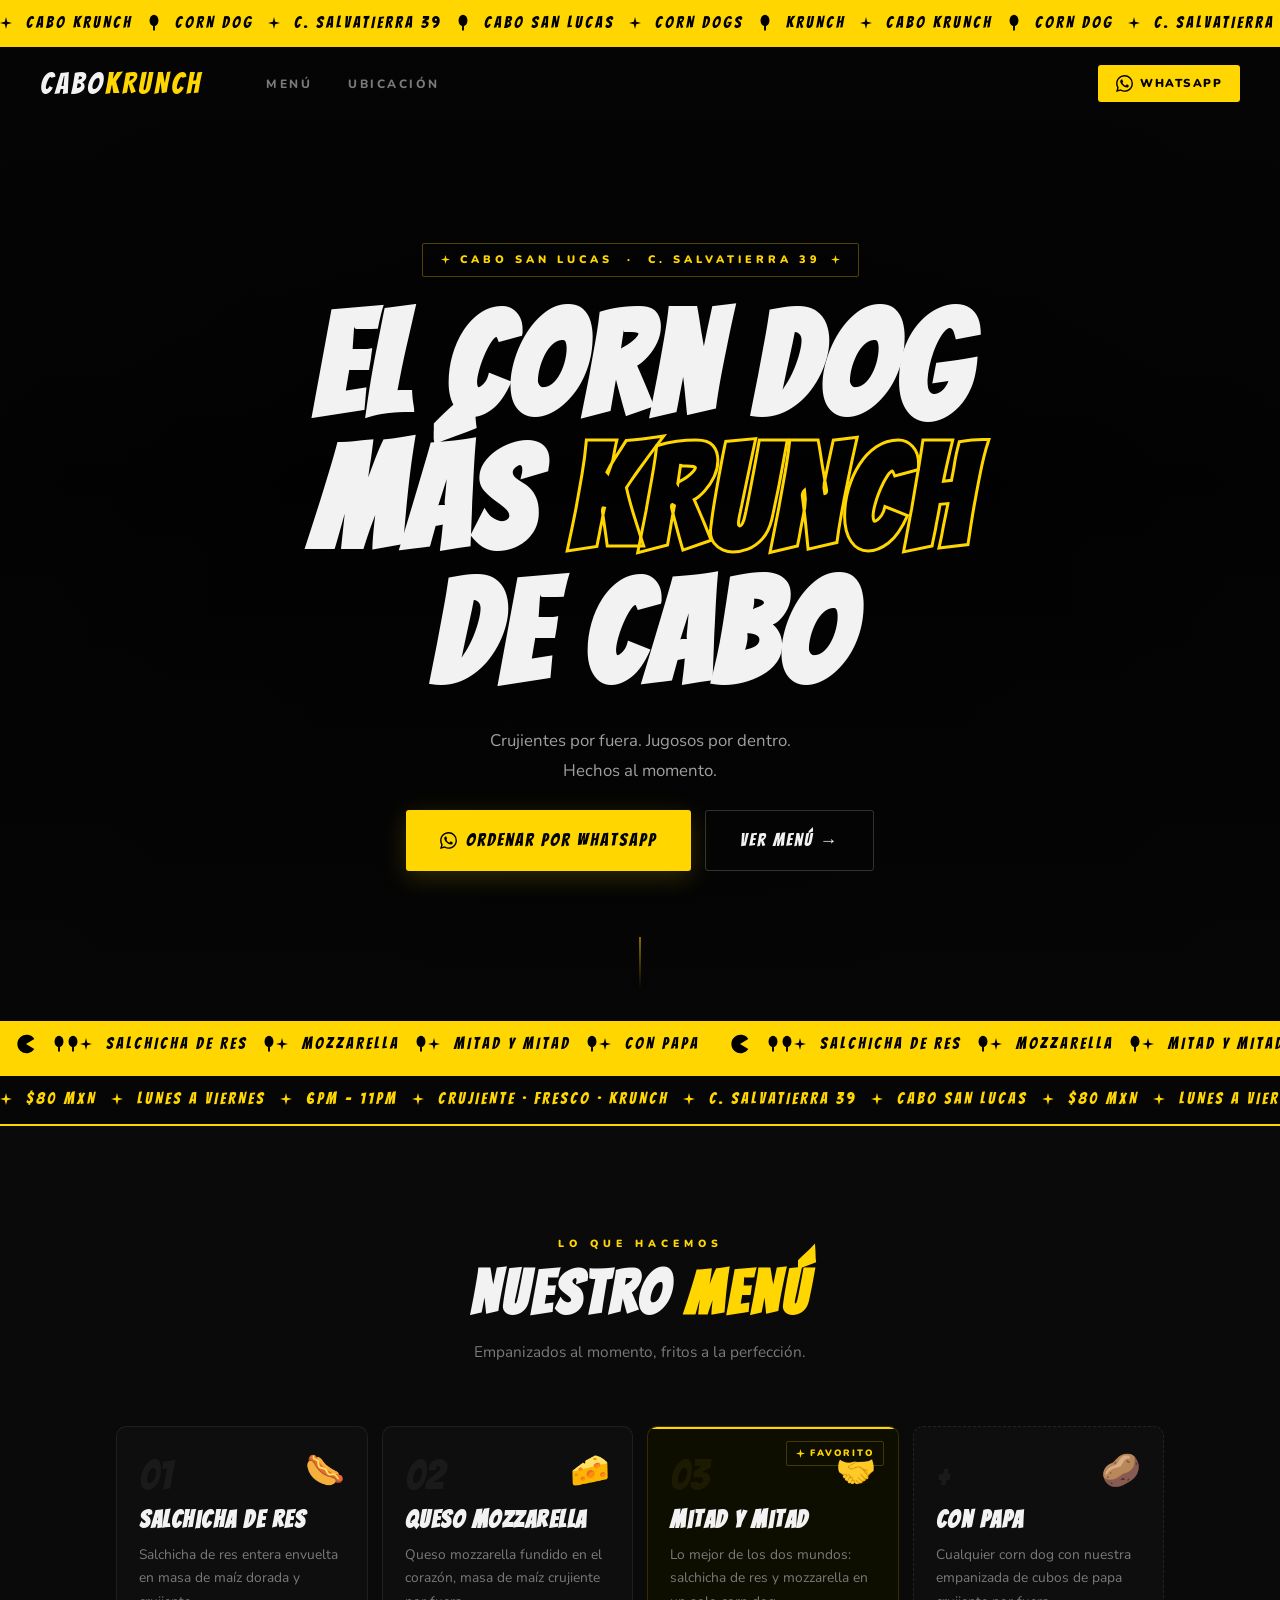
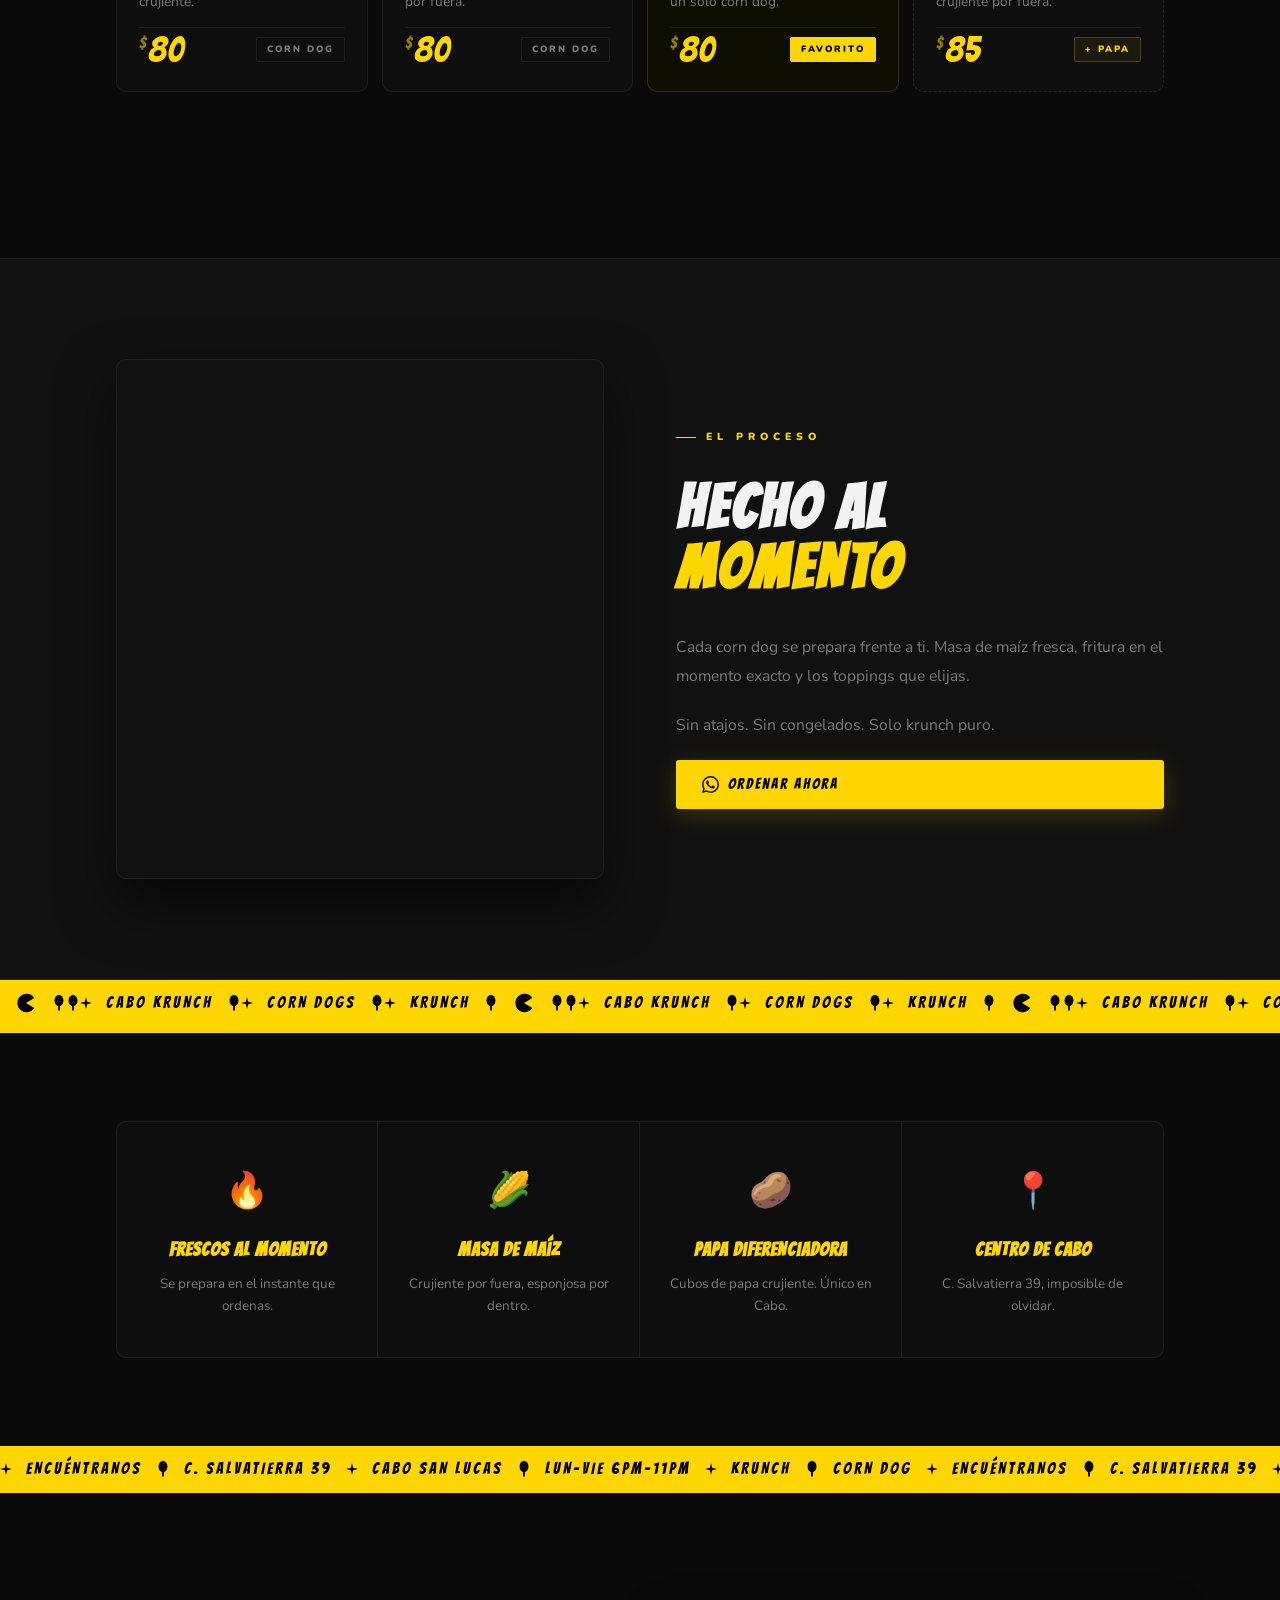
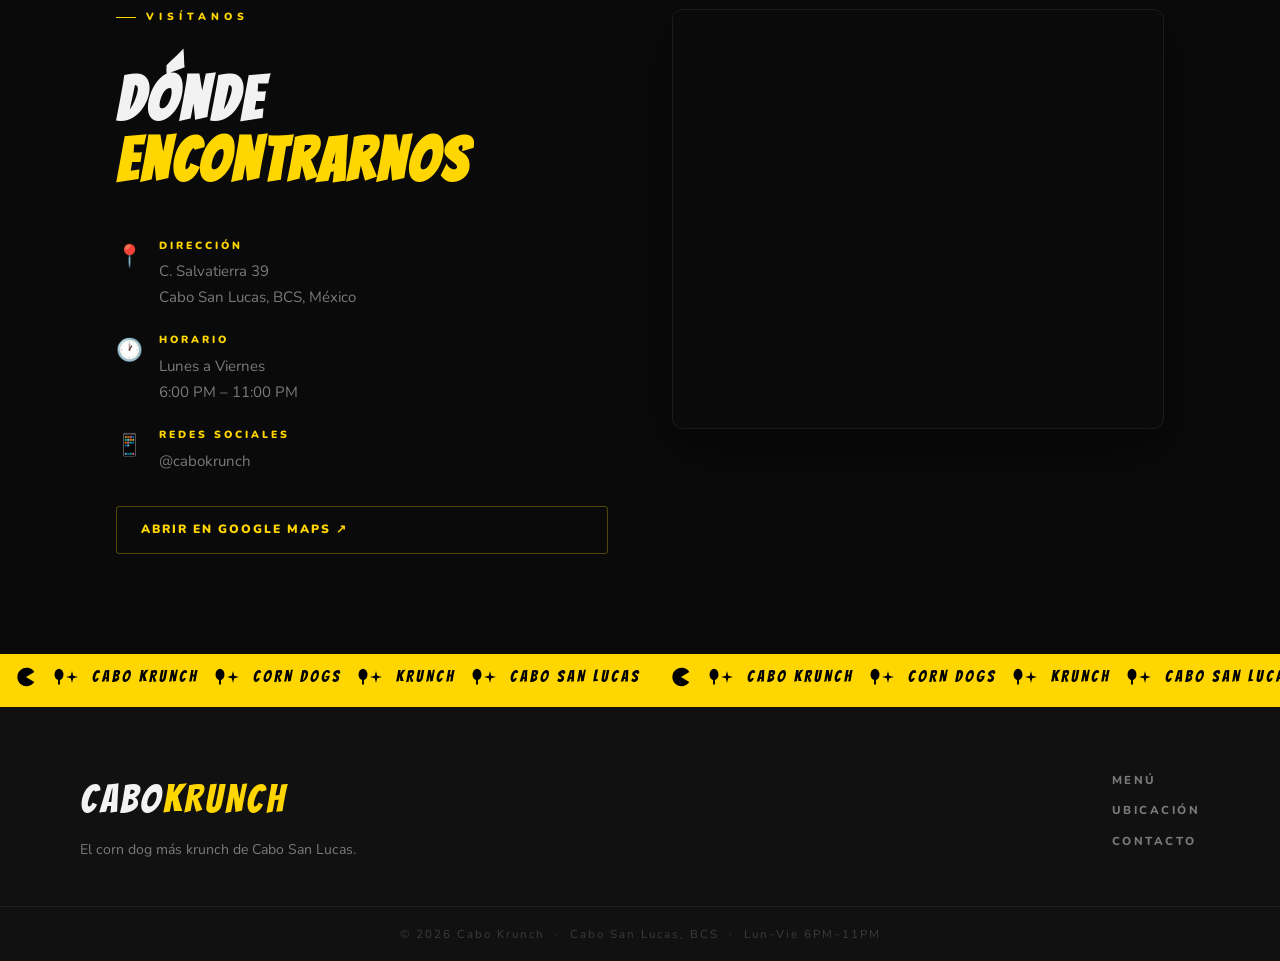
==== index.html @ 37450e1b "Initial commit — Cabo Krunch web presence - index.html: sitio principal con hero video, ribbons anim" ====
<!DOCTYPE html>
<html lang="es">
<head>
  <meta charset="UTF-8" />
  <meta name="viewport" content="width=device-width, initial-scale=1.0" />
  <title>Cabo Krunch — Corn Dogs · Cabo San Lucas</title>
  <meta name="description" content="Los mejores corn dogs de Cabo San Lucas. Salchicha de res, mozzarella, mitad y mitad. C. Salvatierra 39 · Lun–Vie 6–11PM." />
  <link rel="stylesheet" href="styles.css" />
  <link rel="preconnect" href="https://fonts.googleapis.com" />
  <link rel="preconnect" href="https://fonts.gstatic.com" crossorigin />
  <link href="https://fonts.googleapis.com/css2?family=Bangers&family=Nunito:wght@400;700;800;900&display=swap" rel="stylesheet" />
</head>
<body>

  <!-- SVG SYMBOLS -->
  <svg style="display:none" xmlns="http://www.w3.org/2000/svg">
    <defs>
      <symbol id="s-star" viewBox="0 0 16 16">
        <path d="M8 0 9.6 6.4 16 8 9.6 9.6 8 16 6.4 9.6 0 8 6.4 6.4Z"/>
      </symbol>
      <symbol id="s-dog" viewBox="0 0 22 28">
        <ellipse cx="11" cy="10" rx="7" ry="9"/>
        <rect x="9.5" y="18" width="3" height="8" rx="1.5"/>
      </symbol>
      <symbol id="s-wa" viewBox="0 0 24 24">
        <path d="M17.472 14.382c-.297-.149-1.758-.867-2.03-.967-.273-.099-.471-.148-.67.15-.197.297-.767.966-.94 1.164-.173.199-.347.223-.644.075-.297-.15-1.255-.463-2.39-1.475-.883-.788-1.48-1.761-1.653-2.059-.173-.297-.018-.458.13-.606.134-.133.298-.347.446-.52.149-.174.198-.298.298-.497.099-.198.05-.371-.025-.52-.075-.149-.669-1.612-.916-2.207-.242-.579-.487-.5-.669-.51-.173-.008-.371-.01-.57-.01-.198 0-.52.074-.792.372-.272.297-1.04 1.016-1.04 2.479 0 1.462 1.065 2.875 1.213 3.074.149.198 2.096 3.2 5.077 4.487.709.306 1.262.489 1.694.625.712.227 1.36.195 1.871.118.571-.085 1.758-.719 2.006-1.413.248-.694.248-1.289.173-1.413-.074-.124-.272-.198-.57-.347m-5.421 7.403h-.004a9.87 9.87 0 01-5.031-1.378l-.361-.214-3.741.982.998-3.648-.235-.374a9.86 9.86 0 01-1.51-5.26c.001-5.45 4.436-9.884 9.888-9.884 2.64 0 5.122 1.03 6.988 2.898a9.825 9.825 0 012.893 6.994c-.003 5.45-4.437 9.884-9.885 9.884m8.413-18.297A11.815 11.815 0 0012.05 0C5.495 0 .16 5.335.157 11.892c0 2.096.547 4.142 1.588 5.945L.057 24l6.305-1.654a11.882 11.882 0 005.683 1.448h.005c6.554 0 11.89-5.335 11.893-11.893a11.821 11.821 0 00-3.48-8.413Z"/>
      </symbol>
    </defs>
  </svg>

  <!-- RIBBON TOP -->
  <div class="ribbon-wrap yw" aria-hidden="true">
    <div class="ribbon" data-speed="26">
      <svg class="ri star"><use href="#s-star"/></svg><span>CABO KRUNCH</span>
      <svg class="ri dog"><use href="#s-dog"/></svg><span>CORN DOG</span>
      <svg class="ri star"><use href="#s-star"/></svg><span>C. SALVATIERRA 39</span>
      <svg class="ri dog"><use href="#s-dog"/></svg><span>CABO SAN LUCAS</span>
      <svg class="ri star"><use href="#s-star"/></svg><span>CORN DOGS</span>
      <svg class="ri dog"><use href="#s-dog"/></svg><span>KRUNCH</span>
    </div>
  </div>

  <!-- NAVBAR -->
  <nav class="navbar" id="navbar">
    <a href="#" class="logo-link">
      <span class="logo-text">CABO<em>KRUNCH</em></span>
    </a>
    <ul class="nav-links">
      <li><a href="#menu">Menú</a></li>
      <li><a href="#ubicacion">Ubicación</a></li>
    </ul>
    <!-- ⚠️ Reemplaza # con tu número: https://wa.me/52XXXXXXXXXX -->
    <a href="#" class="nav-wa" target="_blank" rel="noopener">
      <svg class="wa-ico"><use href="#s-wa"/></svg>
      WhatsApp
    </a>
  </nav>

  <!-- HERO -->
  <header class="hero">
    <video class="hero-video" autoplay muted loop playsinline>
      <source src="piramideDeBanderillas.mp4" type="video/mp4">
    </video>
    <div class="hero-overlay"></div>

    <div class="hero-content">
      <p class="hero-badge">
        <svg class="ri star sm y"><use href="#s-star"/></svg>
        Cabo San Lucas &nbsp;·&nbsp; C. Salvatierra 39
        <svg class="ri star sm y"><use href="#s-star"/></svg>
      </p>

      <h1 class="hero-title">
        <span>EL CORN DOG</span>
        <span>MÁS <em class="stroke">KRUNCH</em></span>
        <span>DE CABO</span>
      </h1>

      <p class="hero-sub">Crujientes por fuera. Jugosos por dentro.<br/>Hechos al momento.</p>

      <div class="hero-ctas">
        <!-- ⚠️ Actualiza el enlace de WhatsApp -->
        <a href="#" class="btn-primary" target="_blank" rel="noopener">
          <svg class="wa-ico"><use href="#s-wa"/></svg>
          Ordenar por WhatsApp
        </a>
        <a href="#menu" class="btn-secondary">Ver Menú →</a>
      </div>
    </div>

    <div class="hero-indicator" aria-hidden="true"></div>
  </header>

  <!-- RIBBON DOBLE -->
  <div class="ribbon-double" aria-hidden="true">
    <div class="ribbon-wrap yw">
      <div class="ribbon" data-speed="13">
        <span class="pac-wrap">
          <svg class="r-pac" viewBox="0 0 26 26" fill="currentColor">
            <path class="pac-body" d="M13,13 L22,7.5 A10,10,0,1,0,22,18.5 Z"/>
            <circle cx="10" cy="7" r="1.8" fill="#000"/>
          </svg>
        </span>
        <svg class="ri dog chase"><use href="#s-dog"/></svg>
        <svg class="ri dog chase"><use href="#s-dog"/></svg>
        <svg class="ri star"><use href="#s-star"/></svg><span>SALCHICHA DE RES</span>
        <svg class="ri dog chase"><use href="#s-dog"/></svg>
        <svg class="ri star"><use href="#s-star"/></svg><span>MOZZARELLA</span>
        <svg class="ri dog chase"><use href="#s-dog"/></svg>
        <svg class="ri star"><use href="#s-star"/></svg><span>MITAD Y MITAD</span>
        <svg class="ri dog chase"><use href="#s-dog"/></svg>
        <svg class="ri star"><use href="#s-star"/></svg><span>CON PAPA</span>
      </div>
    </div>
    <div class="ribbon-wrap dk">
      <div class="ribbon" data-speed="19">
        <svg class="ri star y"><use href="#s-star"/></svg><span>$80 MXN</span>
        <svg class="ri star y"><use href="#s-star"/></svg><span>LUNES A VIERNES</span>
        <svg class="ri star y"><use href="#s-star"/></svg><span>6PM – 11PM</span>
        <svg class="ri star y"><use href="#s-star"/></svg><span>CRUJIENTE · FRESCO · KRUNCH</span>
        <svg class="ri star y"><use href="#s-star"/></svg><span>C. SALVATIERRA 39</span>
        <svg class="ri star y"><use href="#s-star"/></svg><span>CABO SAN LUCAS</span>
      </div>
    </div>
  </div>

  <!-- MENÚ -->
  <section id="menu" class="section-menu">
    <div class="container">

      <header class="sec-head" data-reveal>
        <p class="sec-label">Lo que hacemos</p>
        <h2 class="sec-title">NUESTRO <span class="acc">MENÚ</span></h2>
        <p class="sec-sub">Empanizados al momento, fritos a la perfección.</p>
      </header>

      <div class="menu-grid">

        <article class="card" data-reveal data-delay="0">
          <div class="card-top">
            <span class="card-num">01</span>
            <span class="card-ico">🌭</span>
          </div>
          <h3 class="card-title">Salchicha de Res</h3>
          <p class="card-desc">Salchicha de res entera envuelta en masa de maíz dorada y crujiente.</p>
          <footer class="card-foot">
            <span class="price"><sup>$</sup>80</span>
            <span class="chip">CORN DOG</span>
          </footer>
        </article>

        <article class="card" data-reveal data-delay="1">
          <div class="card-top">
            <span class="card-num">02</span>
            <span class="card-ico">🧀</span>
          </div>
          <h3 class="card-title">Queso Mozzarella</h3>
          <p class="card-desc">Queso mozzarella fundido en el corazón, masa de maíz crujiente por fuera.</p>
          <footer class="card-foot">
            <span class="price"><sup>$</sup>80</span>
            <span class="chip">CORN DOG</span>
          </footer>
        </article>

        <article class="card card--featured" data-reveal data-delay="2">
          <div class="feat-badge">
            <svg class="ri star sm y"><use href="#s-star"/></svg> FAVORITO
          </div>
          <div class="card-top">
            <span class="card-num">03</span>
            <span class="card-ico">🤝</span>
          </div>
          <h3 class="card-title">Mitad y Mitad</h3>
          <p class="card-desc">Lo mejor de los dos mundos: salchicha de res y mozzarella en un solo corn dog.</p>
          <footer class="card-foot">
            <span class="price"><sup>$</sup>80</span>
            <span class="chip chip--y">FAVORITO</span>
          </footer>
        </article>

        <article class="card card--potato" data-reveal data-delay="3">
          <div class="card-top">
            <span class="card-num">+</span>
            <span class="card-ico">🥔</span>
          </div>
          <h3 class="card-title">Con Papa</h3>
          <p class="card-desc">Cualquier corn dog con nuestra empanizada de cubos de papa crujiente por fuera.</p>
          <footer class="card-foot">
            <span class="price"><sup>$</sup>85</span>
            <span class="chip chip--g">+ PAPA</span>
          </footer>
        </article>

      </div>

      <p class="menu-note" data-reveal>
        <svg class="ri star sm y"><use href="#s-star"/></svg>
        Pregunta por nuestros toppings y salsas disponibles
        <svg class="ri star sm y"><use href="#s-star"/></svg>
      </p>

    </div>
  </section>

  <!-- VIDEO SECCIÓN -->
  <section class="section-video">
    <div class="container">
      <div class="vid-grid">

        <div class="vid-media" data-reveal>
          <video autoplay muted loop playsinline class="prep-vid">
            <source src="preparandoCornDogMustard.mp4" type="video/mp4">
          </video>
        </div>

        <div class="vid-copy" data-reveal data-delay="1">
          <p class="sec-label">El proceso</p>
          <h2 class="sec-title" style="text-align:left">
            HECHO AL<br/><span class="acc">MOMENTO</span>
          </h2>
          <p class="vid-text">Cada corn dog se prepara frente a ti. Masa de maíz fresca, fritura en el momento exacto y los toppings que elijas.</p>
          <p class="vid-text">Sin atajos. Sin congelados. Solo krunch puro.</p>
          <!-- ⚠️ Actualiza el enlace de WhatsApp -->
          <a href="#" class="btn-primary sm" target="_blank" rel="noopener">
            <svg class="wa-ico"><use href="#s-wa"/></svg>
            Ordenar ahora
          </a>
        </div>

      </div>
    </div>
  </section>

  <!-- RIBBON SEPARADOR -->
  <div class="ribbon-wrap yw" aria-hidden="true">
    <div class="ribbon" data-speed="21">
      <span class="pac-wrap">
        <svg class="r-pac" viewBox="0 0 26 26" fill="currentColor">
          <path class="pac-body" d="M13,13 L22,7.5 A10,10,0,1,0,22,18.5 Z"/>
          <circle cx="10" cy="7" r="1.8" fill="#000"/>
        </svg>
      </span>
      <svg class="ri dog chase"><use href="#s-dog"/></svg>
      <svg class="ri dog chase"><use href="#s-dog"/></svg>
      <svg class="ri star"><use href="#s-star"/></svg><span>CABO KRUNCH</span>
      <svg class="ri dog chase"><use href="#s-dog"/></svg>
      <svg class="ri star"><use href="#s-star"/></svg><span>CORN DOGS</span>
      <svg class="ri dog chase"><use href="#s-dog"/></svg>
      <svg class="ri star"><use href="#s-star"/></svg><span>KRUNCH</span>
      <svg class="ri dog chase"><use href="#s-dog"/></svg>
    </div>
  </div>

  <!-- FEATURES -->
  <section class="section-feats">
    <div class="container">
      <div class="feats-grid">
        <div class="feat" data-reveal data-delay="0">
          <div class="feat-ico">🔥</div>
          <h4>Frescos al Momento</h4>
          <p>Se prepara en el instante que ordenas.</p>
        </div>
        <div class="feat" data-reveal data-delay="1">
          <div class="feat-ico">🌽</div>
          <h4>Masa de Maíz</h4>
          <p>Crujiente por fuera, esponjosa por dentro.</p>
        </div>
        <div class="feat" data-reveal data-delay="2">
          <div class="feat-ico">🥔</div>
          <h4>Papa Diferenciadora</h4>
          <p>Cubos de papa crujiente. Único en Cabo.</p>
        </div>
        <div class="feat" data-reveal data-delay="3">
          <div class="feat-ico">📍</div>
          <h4>Centro de Cabo</h4>
          <p>C. Salvatierra 39, imposible de olvidar.</p>
        </div>
      </div>
    </div>
  </section>

  <!-- UBICACIÓN -->
  <section id="ubicacion" class="section-loc">

    <div class="ribbon-wrap yw" aria-hidden="true">
      <div class="ribbon" data-speed="17">
        <svg class="ri star"><use href="#s-star"/></svg><span>ENCUÉNTRANOS</span>
        <svg class="ri dog"><use href="#s-dog"/></svg><span>C. SALVATIERRA 39</span>
        <svg class="ri star"><use href="#s-star"/></svg><span>CABO SAN LUCAS</span>
        <svg class="ri dog"><use href="#s-dog"/></svg><span>LUN–VIE 6PM–11PM</span>
        <svg class="ri star"><use href="#s-star"/></svg><span>KRUNCH</span>
        <svg class="ri dog"><use href="#s-dog"/></svg><span>CORN DOG</span>
      </div>
    </div>

    <div class="container loc-container">
      <div class="loc-grid">

        <div class="loc-info" data-reveal>
          <p class="sec-label">Visítanos</p>
          <h2 class="sec-title" style="text-align:left">
            DÓNDE <span class="acc">ENCONTRARNOS</span>
          </h2>
          <ul class="loc-list">
            <li>
              <span class="loc-ico">📍</span>
              <div>
                <strong>Dirección</strong>
                <p>C. Salvatierra 39<br/>Cabo San Lucas, BCS, México</p>
              </div>
            </li>
            <li>
              <span class="loc-ico">🕐</span>
              <div>
                <strong>Horario</strong>
                <p>Lunes a Viernes<br/>6:00 PM – 11:00 PM</p>
              </div>
            </li>
            <li>
              <span class="loc-ico">📱</span>
              <div>
                <strong>Redes Sociales</strong>
                <p>@cabokrunch</p>
              </div>
            </li>
          </ul>
          <a href="https://maps.google.com/?q=Calle+Salvatierra+39,+Cabo+San+Lucas,+BCS" target="_blank" rel="noopener" class="btn-outline">
            Abrir en Google Maps ↗
          </a>
        </div>

        <div class="map-frame" data-reveal data-delay="1">
          <iframe
            title="Ubicación Cabo Krunch"
            src="https://maps.google.com/maps?q=Calle+Salvatierra+39,+Cabo+San+Lucas,+Baja+California+Sur,+Mexico&output=embed&hl=es&z=16"
            width="100%" height="100%"
            style="border:0;" allowfullscreen loading="lazy"
            referrerpolicy="no-referrer-when-downgrade">
          </iframe>
        </div>

      </div>
    </div>
  </section>

  <!-- FOOTER -->
  <footer id="contacto" class="footer">
    <div class="ribbon-wrap yw" aria-hidden="true">
      <div class="ribbon" data-speed="24">
        <span class="pac-wrap">
          <svg class="r-pac" viewBox="0 0 26 26" fill="currentColor">
            <path class="pac-body" d="M13,13 L22,7.5 A10,10,0,1,0,22,18.5 Z"/>
            <circle cx="10" cy="7" r="1.8" fill="#000"/>
          </svg>
        </span>
        <svg class="ri dog chase"><use href="#s-dog"/></svg>
        <svg class="ri star"><use href="#s-star"/></svg><span>CABO KRUNCH</span>
        <svg class="ri dog chase"><use href="#s-dog"/></svg>
        <svg class="ri star"><use href="#s-star"/></svg><span>CORN DOGS</span>
        <svg class="ri dog chase"><use href="#s-dog"/></svg>
        <svg class="ri star"><use href="#s-star"/></svg><span>KRUNCH</span>
        <svg class="ri dog chase"><use href="#s-dog"/></svg>
        <svg class="ri star"><use href="#s-star"/></svg><span>CABO SAN LUCAS</span>
      </div>
    </div>
    <div class="container foot-inner">
      <div class="foot-brand">
        <span class="logo-text lg">CABO<em>KRUNCH</em></span>
        <p>El corn dog más krunch de Cabo San Lucas.</p>
      </div>
      <nav class="foot-nav">
        <a href="#menu">Menú</a>
        <a href="#ubicacion">Ubicación</a>
        <a href="#contacto">Contacto</a>
      </nav>
    </div>
    <div class="foot-bottom">
      © 2026 Cabo Krunch &nbsp;·&nbsp; Cabo San Lucas, BCS &nbsp;·&nbsp; Lun–Vie 6PM–11PM
    </div>
  </footer>

  <script>
  (function () {

    /* Navbar: fondo sólido al hacer scroll */
    var nav = document.getElementById('navbar');
    window.addEventListener('scroll', function () {
      nav.classList.toggle('scrolled', window.scrollY > 60);
    }, { passive: true });

    /* Scroll reveal */
    var delays = [0, 120, 240, 360];
    var obs = new IntersectionObserver(function (entries) {
      entries.forEach(function (e) {
        if (!e.isIntersecting) return;
        var d = e.target.dataset.delay;
        if (d !== undefined) e.target.style.transitionDelay = delays[+d] + 'ms';
        e.target.classList.add('revealed');
        obs.unobserve(e.target);
      });
    }, { threshold: 0.1, rootMargin: '0px 0px -50px 0px' });

    document.querySelectorAll('[data-reveal]').forEach(function (el) {
      obs.observe(el);
    });

    /* Ribbon auto-fill */
    document.fonts.ready.then(function () {
      document.querySelectorAll('.ribbon').forEach(function (r) {
        var setW = r.scrollWidth;
        var need = Math.max(window.screen.width, window.innerWidth) * 5;
        var html = r.innerHTML;
        while (r.scrollWidth < need) r.insertAdjacentHTML('beforeend', html);
        r.style.setProperty('--sw', setW + 'px');
        r.style.setProperty('--dur', (parseFloat(r.dataset.speed) || 20) + 's');
        r.classList.add('go');
      });
    });

  }());
  </script>

</body>
</html>
---- styles.css ----
/* ============================================================
   CABO KRUNCH — Polish v1
   Street Food Premium · Editorial · Urbano
   ============================================================ */

/* ─── TOKENS ─────────────────────────────────────────────── */
:root {
  --yellow:   #FFD600;
  --black:    #060606;
  --white:    #F2F2F2;
  --card-bg:  #0e0e0e;
  --section:  #0a0a0a;
  --raised:   #111111;
  --border:   rgba(255,255,255,0.07);
  --border-y: rgba(255,214,0,0.28);
  --muted:    #7a7a7a;
  --ease:     cubic-bezier(0.23, 1, 0.32, 1);
}

/* ─── RESET ──────────────────────────────────────────────── */
*, *::before, *::after { box-sizing: border-box; margin: 0; padding: 0; }

html {
  scroll-behavior: smooth;
  -webkit-font-smoothing: antialiased;
}

body {
  background: var(--black);
  color: var(--white);
  font-family: 'Nunito', sans-serif;
  font-size: 16px;
  line-height: 1.6;
  overflow-x: hidden;
}

img, video { display: block; max-width: 100%; }
a { text-decoration: none; color: inherit; }
ul { list-style: none; }

.container {
  max-width: 1120px;
  margin: 0 auto;
  padding: 0 36px;
}

.acc { color: var(--yellow); }

/* ─── ICONS ──────────────────────────────────────────────── */
.ri       { display: inline-block; vertical-align: middle; flex-shrink: 0; fill: currentColor; }
.ri.star  { width: 12px; height: 12px; }
.ri.dog   { width: 14px; height: 18px; }
.ri.sm    { width: 9px;  height: 9px; }
.ri.y     { fill: var(--yellow); }
.wa-ico   { width: 17px; height: 17px; fill: currentColor; flex-shrink: 0; }

/* ─── RIBBONS ────────────────────────────────────────────── */
.ribbon-wrap { overflow: hidden; padding: 10px 0; }
.ribbon-wrap.yw { background: var(--yellow); }
.ribbon-wrap.dk {
  background: var(--black);
  border-top: 2px solid var(--yellow);
  border-bottom: 2px solid var(--yellow);
}
.ribbon-double { display: flex; flex-direction: column; }

.ribbon {
  display: inline-flex;
  align-items: center;
  white-space: nowrap;
  will-change: transform;
}
.ribbon.go { animation: ticker var(--dur, 20s) linear infinite; }

@keyframes ticker {
  to { transform: translateX(calc(-1 * var(--sw, 0px))); }
}

.ribbon-wrap.yw .ribbon span { color: #000; }
.ribbon-wrap.yw .ribbon .ri  { fill: #000; }
.ribbon-wrap.yw .r-pac       { color: #000; }

.ribbon-wrap.dk .ribbon span { color: var(--yellow); }
.ribbon-wrap.dk .ribbon .ri  { fill: var(--yellow); }

.ribbon span {
  font-family: 'Bangers', cursive;
  font-size: 1rem;
  letter-spacing: 3px;
  padding: 0 14px;
  text-transform: uppercase;
}

/* Pacman */
.pac-wrap { display: inline-flex; align-items: center; padding: 0 8px; }
.r-pac    { width: 24px; height: 24px; }

.pac-body { animation: chomp 0.38s ease-in-out infinite alternate; }
@keyframes chomp {
  from { d: path('M13,13 L22,7.5 A10,10,0,1,0,22,18.5 Z'); }
  to   { d: path('M13,13 L23,12.1 A10,10,0,1,0,23,13.9 Z'); }
}

.ri.chase { animation: wobble 0.7s ease-in-out infinite alternate; }
@keyframes wobble {
  to { transform: translateY(-3px); }
}

/* ─── NAVBAR ─────────────────────────────────────────────── */
.navbar {
  position: sticky;
  top: 0;
  z-index: 200;
  display: flex;
  align-items: center;
  justify-content: space-between;
  gap: 24px;
  padding: 18px 40px;
  background: rgba(6,6,6,0.72);
  backdrop-filter: blur(16px);
  -webkit-backdrop-filter: blur(16px);
  border-bottom: 1px solid transparent;
  transition: padding .35s var(--ease),
              background .35s var(--ease),
              border-color .35s var(--ease);
}
.navbar.scrolled {
  padding: 13px 40px;
  background: rgba(6,6,6,0.96);
  border-bottom-color: var(--border);
}

.logo-link { display: inline-block; line-height: 1; }
.logo-text {
  font-family: 'Bangers', cursive;
  font-size: 1.85rem;
  letter-spacing: 3px;
  color: var(--white);
  font-style: normal;
}
.logo-text em  { color: var(--yellow); font-style: normal; }
.logo-text.lg  { font-size: 2.5rem; }

.nav-links {
  display: flex;
  gap: 36px;
  margin-right: auto;
  margin-left: 40px;
}
.nav-links a {
  position: relative;
  font-weight: 800;
  font-size: 0.75rem;
  letter-spacing: 2.5px;
  text-transform: uppercase;
  color: var(--muted);
  transition: color .2s;
  padding-bottom: 3px;
}
.nav-links a::after {
  content: '';
  position: absolute;
  bottom: -1px; left: 0;
  width: 0; height: 1px;
  background: var(--yellow);
  transition: width .3s var(--ease);
}
.nav-links a:hover       { color: var(--white); }
.nav-links a:hover::after { width: 100%; }

.nav-wa {
  display: inline-flex;
  align-items: center;
  gap: 7px;
  background: var(--yellow);
  color: #000;
  font-weight: 900;
  font-size: 0.72rem;
  letter-spacing: 1.5px;
  text-transform: uppercase;
  padding: 9px 18px;
  border-radius: 3px;
  white-space: nowrap;
  transition: opacity .2s, transform .2s var(--ease);
}
.nav-wa:hover {
  opacity: .9;
  transform: translateY(-1px);
}

/* ─── HERO ───────────────────────────────────────────────── */
.hero {
  position: relative;
  min-height: 100svh;
  display: flex;
  align-items: center;
  justify-content: center;
  overflow: hidden;
  background: #000;
}

.hero-video {
  position: absolute;
  inset: 0;
  width: 100%; height: 100%;
  object-fit: cover;
  object-position: center;
  z-index: 0;
}

/* Two-layer overlay: cinematic gradient + subtle vignette */
.hero-overlay {
  position: absolute;
  inset: 0;
  z-index: 1;
  background:
    linear-gradient(to top,
      rgba(6,6,6,.96) 0%,
      rgba(6,6,6,.5)  35%,
      rgba(6,6,6,.25) 60%,
      rgba(6,6,6,.6)  100%
    ),
    radial-gradient(ellipse at center,
      transparent 40%,
      rgba(6,6,6,.55) 100%
    );
}

.hero-content {
  position: relative;
  z-index: 2;
  display: flex;
  flex-direction: column;
  align-items: center;
  text-align: center;
  gap: 24px;
  padding: 72px 24px 100px;
  max-width: 860px;
  width: 100%;
}

/* Staggered entrance — simple fade + rise, no blur */
.hero-badge  { animation: rise .9s var(--ease) both .1s;  }
.hero-title  { animation: rise .9s var(--ease) both .28s; }
.hero-sub    { animation: rise .9s var(--ease) both .48s; }
.hero-ctas   { animation: rise .9s var(--ease) both .64s; }

@keyframes rise {
  from { opacity: 0; transform: translateY(28px); }
  to   { opacity: 1; transform: translateY(0); }
}

.hero-badge {
  display: inline-flex;
  align-items: center;
  gap: 10px;
  font-family: 'Nunito', sans-serif;
  font-weight: 900;
  font-size: 0.68rem;
  letter-spacing: 4px;
  text-transform: uppercase;
  color: var(--yellow);
  border: 1px solid rgba(255,214,0,.3);
  padding: 7px 18px;
  border-radius: 2px;
}

.hero-title {
  font-family: 'Bangers', cursive;
  font-size: clamp(4.5rem, 11.5vw, 9rem);
  line-height: .92;
  letter-spacing: 4px;
  text-transform: uppercase;
  display: flex;
  flex-direction: column;
  gap: 2px;
}

.stroke {
  -webkit-text-stroke: 3px var(--yellow);
  color: transparent;
  font-style: normal;
}

.hero-sub {
  font-size: 1.05rem;
  color: rgba(242,242,242,.65);
  max-width: 380px;
  line-height: 1.8;
}

.hero-ctas {
  display: flex;
  gap: 14px;
  flex-wrap: wrap;
  justify-content: center;
}

/* Scroll pulse line */
.hero-indicator {
  position: absolute;
  bottom: 32px;
  left: 50%;
  transform: translateX(-50%);
  z-index: 2;
  width: 1px;
  height: 52px;
  background: linear-gradient(to bottom, var(--yellow), transparent);
  animation: pulse-line 2s ease-in-out infinite;
  transform-origin: top center;
}
@keyframes pulse-line {
  0%,100% { opacity: .25; transform: translateX(-50%) scaleY(1); }
  50%      { opacity: .9;  transform: translateX(-50%) scaleY(.55); }
}

/* ─── BUTTONS ────────────────────────────────────────────── */
.btn-primary {
  display: inline-flex;
  align-items: center;
  gap: 9px;
  background: var(--yellow);
  color: #000;
  font-family: 'Bangers', cursive;
  font-size: 1.1rem;
  letter-spacing: 2px;
  padding: 15px 34px;
  border-radius: 3px;
  transition: opacity .2s, transform .25s var(--ease), box-shadow .25s var(--ease);
  box-shadow: 0 6px 24px rgba(255,214,0,.18);
}
.btn-primary:hover {
  opacity: .93;
  transform: translateY(-3px);
  box-shadow: 0 14px 36px rgba(255,214,0,.28);
}
.btn-primary:active { transform: translateY(-1px); }

/* Small variant */
.btn-primary.sm {
  font-size: .95rem;
  padding: 12px 26px;
}

.btn-secondary {
  display: inline-flex;
  align-items: center;
  gap: 6px;
  font-family: 'Bangers', cursive;
  font-size: 1.1rem;
  letter-spacing: 2px;
  color: var(--white);
  padding: 15px 34px;
  border-radius: 3px;
  border: 1px solid rgba(255,255,255,.18);
  transition: border-color .25s, color .25s, transform .25s var(--ease);
}
.btn-secondary:hover {
  border-color: var(--yellow);
  color: var(--yellow);
  transform: translateY(-3px);
}

.btn-outline {
  display: inline-flex;
  align-items: center;
  gap: 8px;
  font-weight: 900;
  font-size: 0.75rem;
  letter-spacing: 2px;
  text-transform: uppercase;
  color: var(--yellow);
  padding: 13px 24px;
  border-radius: 3px;
  border: 1px solid rgba(255,214,0,.3);
  transition: background .25s, border-color .25s, transform .25s var(--ease);
}
.btn-outline:hover {
  background: rgba(255,214,0,.06);
  border-color: rgba(255,214,0,.55);
  transform: translateY(-2px);
}

/* ─── SCROLL REVEAL ──────────────────────────────────────── */
[data-reveal] {
  opacity: 0;
  transform: translateY(32px);
  transition: opacity .75s var(--ease), transform .75s var(--ease);
}
[data-reveal].revealed {
  opacity: 1;
  transform: none;
}

/* ─── SECTION HEADERS ────────────────────────────────────── */
.sec-label {
  display: inline-flex;
  align-items: center;
  gap: 10px;
  font-weight: 900;
  font-size: 0.65rem;
  letter-spacing: 5px;
  text-transform: uppercase;
  color: var(--yellow);
  margin-bottom: 12px;
}
/* Editorial line before label */
.sec-label::before {
  content: '';
  display: inline-block;
  width: 20px;
  height: 1px;
  background: var(--yellow);
  flex-shrink: 0;
}

.sec-title {
  font-family: 'Bangers', cursive;
  font-size: clamp(2.6rem, 5vw, 3.8rem);
  letter-spacing: 3px;
  line-height: 1;
  margin-bottom: 14px;
}

.sec-sub {
  color: var(--muted);
  font-size: .96rem;
  line-height: 1.75;
}

.sec-head { text-align: center; margin-bottom: 60px; }
.sec-head .sec-label { justify-content: center; }
.sec-head .sec-label::before { display: none; }

/* ─── MENU SECTION ───────────────────────────────────────── */
.section-menu {
  padding: 104px 0 96px;
  background: var(--section);
}

.menu-grid {
  display: grid;
  grid-template-columns: repeat(4, 1fr);
  gap: 14px;
  margin-bottom: 48px;
}

/* Cards — solid, editorial, zero glassmorphism */
.card {
  position: relative;
  background: var(--card-bg);
  border: 1px solid var(--border);
  border-radius: 10px;
  padding: 28px 22px 24px;
  display: flex;
  flex-direction: column;
  gap: 10px;
  overflow: hidden;
  transition:
    transform     .28s var(--ease),
    border-color  .28s var(--ease),
    box-shadow    .28s var(--ease);
}

/* Yellow top bar — expands from left on hover */
.card::before {
  content: '';
  position: absolute;
  top: 0; left: 0; right: 0;
  height: 2px;
  background: var(--yellow);
  transform: scaleX(0);
  transform-origin: left;
  transition: transform .35s var(--ease);
}

.card:hover {
  transform: translateY(-6px);
  border-color: rgba(255,214,0,.18);
  box-shadow: 0 20px 48px rgba(0,0,0,.5);
}
.card:hover::before   { transform: scaleX(1); }

/* Featured — always has the top bar */
.card--featured {
  border-color: rgba(255,214,0,.16);
  background: #0e0e00;
}
.card--featured::before { transform: scaleX(1); }
.card--featured:hover {
  border-color: rgba(255,214,0,.28);
  box-shadow: 0 24px 56px rgba(0,0,0,.55), 0 0 40px rgba(255,214,0,.06);
}

/* Papa — dashed border */
.card--potato {
  border-style: dashed;
  border-color: rgba(255,255,255,.09);
}
.card--potato:hover {
  border-style: solid;
  border-color: rgba(255,214,0,.22);
}

/* Favorito badge */
.feat-badge {
  position: absolute;
  top: 14px; right: 14px;
  display: inline-flex;
  align-items: center;
  gap: 5px;
  font-weight: 900;
  font-size: 0.58rem;
  letter-spacing: 2px;
  text-transform: uppercase;
  color: var(--yellow);
  border: 1px solid rgba(255,214,0,.22);
  padding: 4px 9px;
  border-radius: 2px;
}

.card-top {
  display: flex;
  justify-content: space-between;
  align-items: flex-start;
}

.card-num {
  font-family: 'Bangers', cursive;
  font-size: 2.6rem;
  line-height: 1;
  color: rgba(255,255,255,.05);
  transition: color .25s;
}
.card--featured .card-num { color: rgba(255,214,0,.06); }

.card-ico {
  font-size: 2rem;
  line-height: 1;
  transition: transform .3s var(--ease);
}
.card:hover .card-ico { transform: scale(1.12); }

.card-title {
  font-family: 'Bangers', cursive;
  font-size: 1.5rem;
  letter-spacing: 1.5px;
  color: var(--white);
  line-height: 1.1;
}

.card-desc {
  font-size: .86rem;
  color: var(--muted);
  line-height: 1.7;
  flex: 1;
}

.card-foot {
  display: flex;
  align-items: center;
  justify-content: space-between;
  padding-top: 4px;
  margin-top: 4px;
  border-top: 1px solid var(--border);
}

.price {
  font-family: 'Bangers', cursive;
  font-size: 2.2rem;
  color: var(--yellow);
  letter-spacing: 1px;
  line-height: 1;
}
.price sup {
  font-size: 1rem;
  vertical-align: super;
  opacity: .55;
  margin-right: 1px;
}

.chip {
  font-weight: 900;
  font-size: .58rem;
  letter-spacing: 2px;
  text-transform: uppercase;
  color: var(--muted);
  border: 1px solid var(--border);
  padding: 4px 10px;
  border-radius: 2px;
}
.chip--y {
  color: #000;
  background: var(--yellow);
  border-color: var(--yellow);
}
.chip--g {
  color: var(--yellow);
  border-color: rgba(255,214,0,.22);
  background: rgba(255,214,0,.06);
}

.menu-note {
  display: flex;
  align-items: center;
  justify-content: center;
  gap: 12px;
  color: var(--muted);
  font-size: .84rem;
  font-weight: 800;
  letter-spacing: 2px;
  text-transform: uppercase;
}

/* ─── VIDEO SECTION ──────────────────────────────────────── */
.section-video {
  padding: 100px 0;
  background: var(--raised);
  border-top: 1px solid var(--border);
  border-bottom: 1px solid var(--border);
}

.vid-grid {
  display: grid;
  grid-template-columns: 1fr 1fr;
  gap: 72px;
  align-items: center;
}

.vid-media { position: relative; }

.prep-vid {
  width: 100%;
  aspect-ratio: 9/16;
  max-height: 520px;
  object-fit: cover;
  border-radius: 10px;
  border: 1px solid var(--border);
  box-shadow: 0 24px 56px rgba(0,0,0,.55);
  display: block;
}

.vid-copy {
  display: flex;
  flex-direction: column;
  gap: 20px;
}

.vid-text {
  color: var(--muted);
  font-size: .98rem;
  line-height: 1.85;
}

/* ─── FEATURES ───────────────────────────────────────────── */
.section-feats {
  padding: 88px 0;
  background: var(--section);
}

.feats-grid {
  display: grid;
  grid-template-columns: repeat(4, 1fr);
}

.feat {
  padding: 40px 28px;
  border: 1px solid var(--border);
  background: var(--card-bg);
  text-align: center;
  transition: background .25s, border-color .25s;
}
/* Connected bar — no gaps */
.feat + .feat { border-left: none; }
.feat:first-child { border-radius: 10px 0 0 10px; }
.feat:last-child  { border-radius: 0 10px 10px 0; }

.feat:hover {
  background: #111;
  border-color: rgba(255,214,0,.14);
}

.feat-ico {
  font-size: 2.2rem;
  display: block;
  margin-bottom: 16px;
  transition: transform .3s var(--ease);
}
.feat:hover .feat-ico { transform: translateY(-4px); }

.feat h4 {
  font-family: 'Bangers', cursive;
  font-size: 1.18rem;
  letter-spacing: 1px;
  color: var(--yellow);
  margin-bottom: 8px;
}
.feat p {
  color: var(--muted);
  font-size: .84rem;
  line-height: 1.65;
}

/* ─── LOCATION ───────────────────────────────────────────── */
.section-loc { background: var(--section); }

.loc-container {
  padding-top: 72px;
  padding-bottom: 100px;
}

.loc-grid {
  display: grid;
  grid-template-columns: 1fr 1fr;
  gap: 64px;
  align-items: start;
  margin-top: 44px;
}

.loc-info { display: flex; flex-direction: column; gap: 32px; }

.loc-list { display: flex; flex-direction: column; gap: 22px; }

.loc-list li {
  display: flex;
  gap: 16px;
  align-items: flex-start;
}

.loc-ico { font-size: 1.35rem; flex-shrink: 0; margin-top: 1px; }

.loc-list strong {
  display: block;
  font-size: .65rem;
  font-weight: 900;
  letter-spacing: 3px;
  text-transform: uppercase;
  color: var(--yellow);
  margin-bottom: 5px;
}
.loc-list p {
  color: var(--muted);
  font-size: .94rem;
  line-height: 1.7;
}

.map-frame {
  height: 420px;
  border-radius: 10px;
  overflow: hidden;
  border: 1px solid var(--border);
  box-shadow: 0 20px 48px rgba(0,0,0,.5);
}
.map-frame iframe {
  width: 100%;
  height: 100%;
  display: block;
  filter: invert(90%) hue-rotate(180deg) saturate(.8);
}

/* ─── FOOTER ─────────────────────────────────────────────── */
.footer { background: var(--raised); }

.foot-inner {
  display: flex;
  justify-content: space-between;
  align-items: flex-start;
  padding: 60px 0 44px;
  gap: 40px;
  flex-wrap: wrap;
}

.foot-brand { display: flex; flex-direction: column; gap: 8px; }
.foot-brand p { color: var(--muted); font-size: .88rem; }

.foot-nav { display: flex; flex-direction: column; gap: 12px; padding-top: 4px; }
.foot-nav a {
  font-weight: 800;
  font-size: .72rem;
  letter-spacing: 2.5px;
  text-transform: uppercase;
  color: var(--muted);
  transition: color .2s;
}
.foot-nav a:hover { color: var(--yellow); }

.foot-bottom {
  border-top: 1px solid var(--border);
  text-align: center;
  padding: 18px 24px;
  font-size: .72rem;
  color: rgba(255,255,255,.18);
  letter-spacing: 2px;
}

/* ─── REDUCED MOTION ─────────────────────────────────────── */
@media (prefers-reduced-motion: reduce) {
  *, *::before, *::after {
    animation-duration: 0.01ms !important;
    transition-duration: 0.01ms !important;
  }
  [data-reveal]                             { opacity: 1; transform: none; }
  .hero-badge, .hero-title, .hero-sub,
  .hero-ctas                                { animation: none; opacity: 1; transform: none; }
}

/* ─── RESPONSIVE ─────────────────────────────────────────── */
@media (max-width: 1024px) {
  .menu-grid   { grid-template-columns: repeat(2,1fr); }
  .feats-grid  { grid-template-columns: repeat(2,1fr); }
  .feat        { border: 1px solid var(--border); }
  .feat:first-child { border-radius: 10px 10px 0 0; }
  .feat:last-child  { border-radius: 0 0 10px 10px; }
  .feats-grid .feat:nth-child(2) { border-radius: 0 10px 0 0; }
  .feats-grid .feat:nth-child(3) { border-radius: 0 0 0 10px; }
}

@media (max-width: 768px) {
  .container { padding: 0 20px; }

  /* Navbar */
  .navbar      { padding: 14px 20px; }
  .navbar.scrolled { padding: 11px 20px; }
  .nav-links   { display: none; }

  /* Hero */
  .hero-title  { font-size: clamp(3.8rem, 14vw, 5.5rem); }
  .stroke      { -webkit-text-stroke: 2px var(--yellow); }
  .hero-ctas   { flex-direction: column; align-items: stretch; width: 100%; max-width: 320px; }
  .btn-primary,
  .btn-secondary { justify-content: center; }
  .hero-content { padding: 60px 20px 90px; gap: 20px; }

  /* Menu */
  .section-menu  { padding: 72px 0 64px; }
  .menu-grid     { grid-template-columns: 1fr; gap: 10px; }
  .sec-head      { margin-bottom: 40px; }

  /* Video */
  .section-video { padding: 72px 0; }
  .vid-grid      { grid-template-columns: 1fr; gap: 40px; }
  .prep-vid      { max-height: 380px; }

  /* Features */
  .section-feats { padding: 64px 0; }
  .feats-grid    { grid-template-columns: 1fr 1fr; }

  /* Location */
  .loc-container { padding-top: 52px; padding-bottom: 72px; }
  .loc-grid      { grid-template-columns: 1fr; gap: 36px; }
  .map-frame     { height: 280px; }

  /* Footer */
  .foot-inner { padding: 48px 0 36px; }
}

@media (max-width: 480px) {
  .hero-title      { font-size: clamp(3.2rem, 16vw, 4rem); }
  .feats-grid      { grid-template-columns: 1fr; }
  .feat            { border-radius: 0 !important; }
  .feat:first-child { border-radius: 10px 10px 0 0 !important; }
  .feat:last-child  { border-radius: 0 0 10px 10px !important; }
  .menu-grid       { gap: 8px; }
  .card            { padding: 22px 18px 20px; }
}
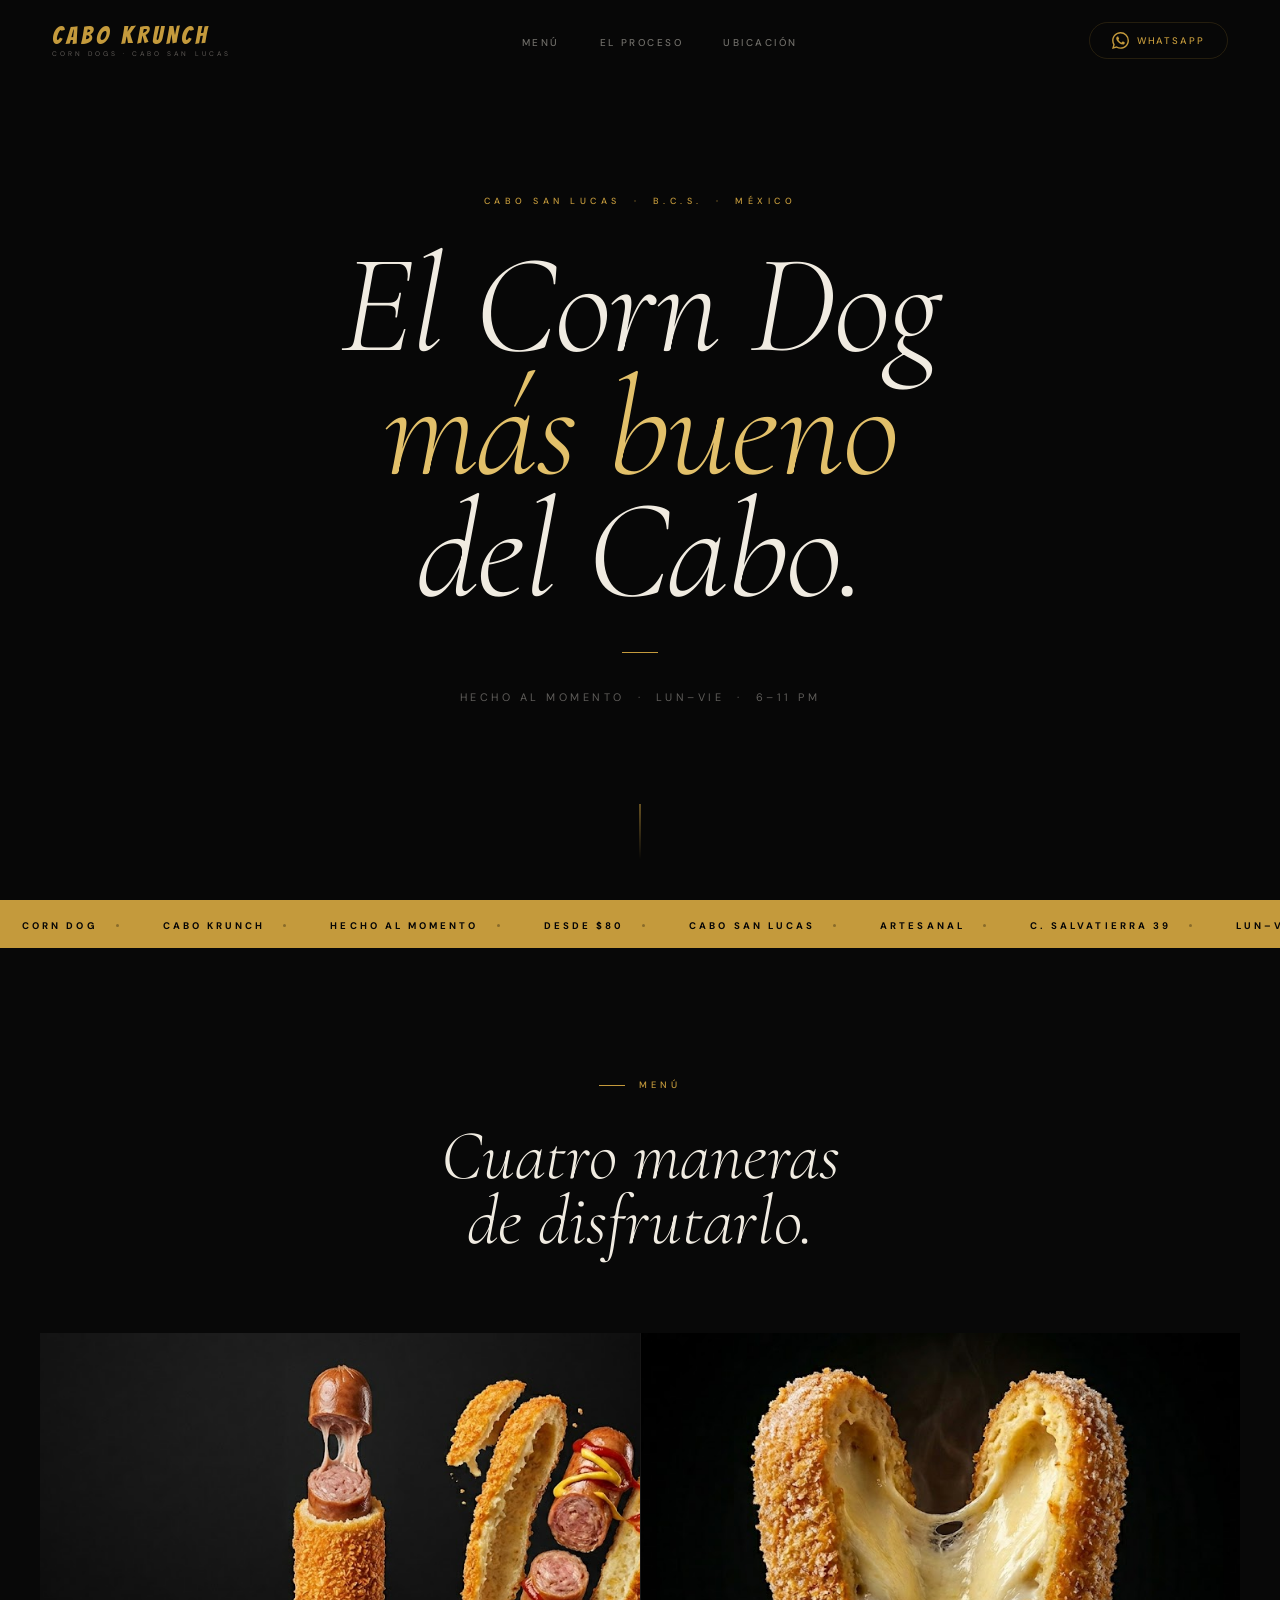
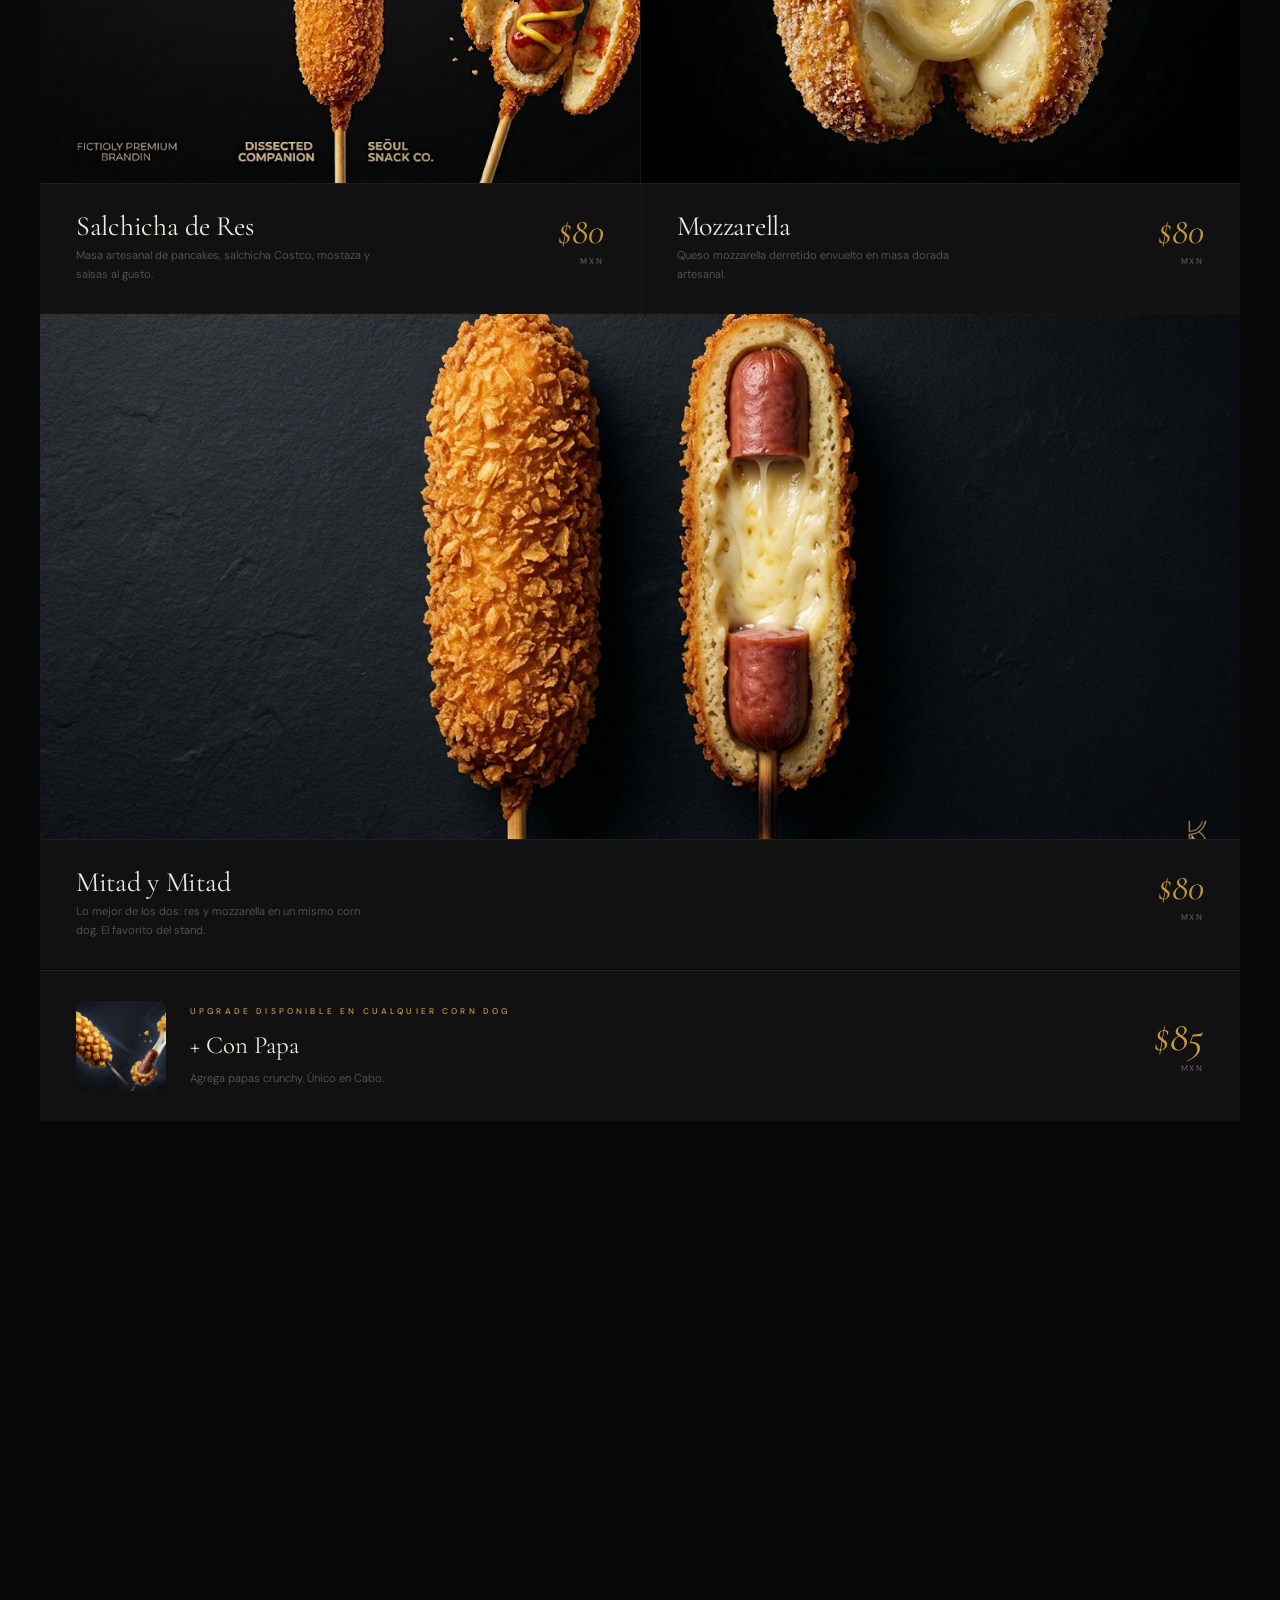
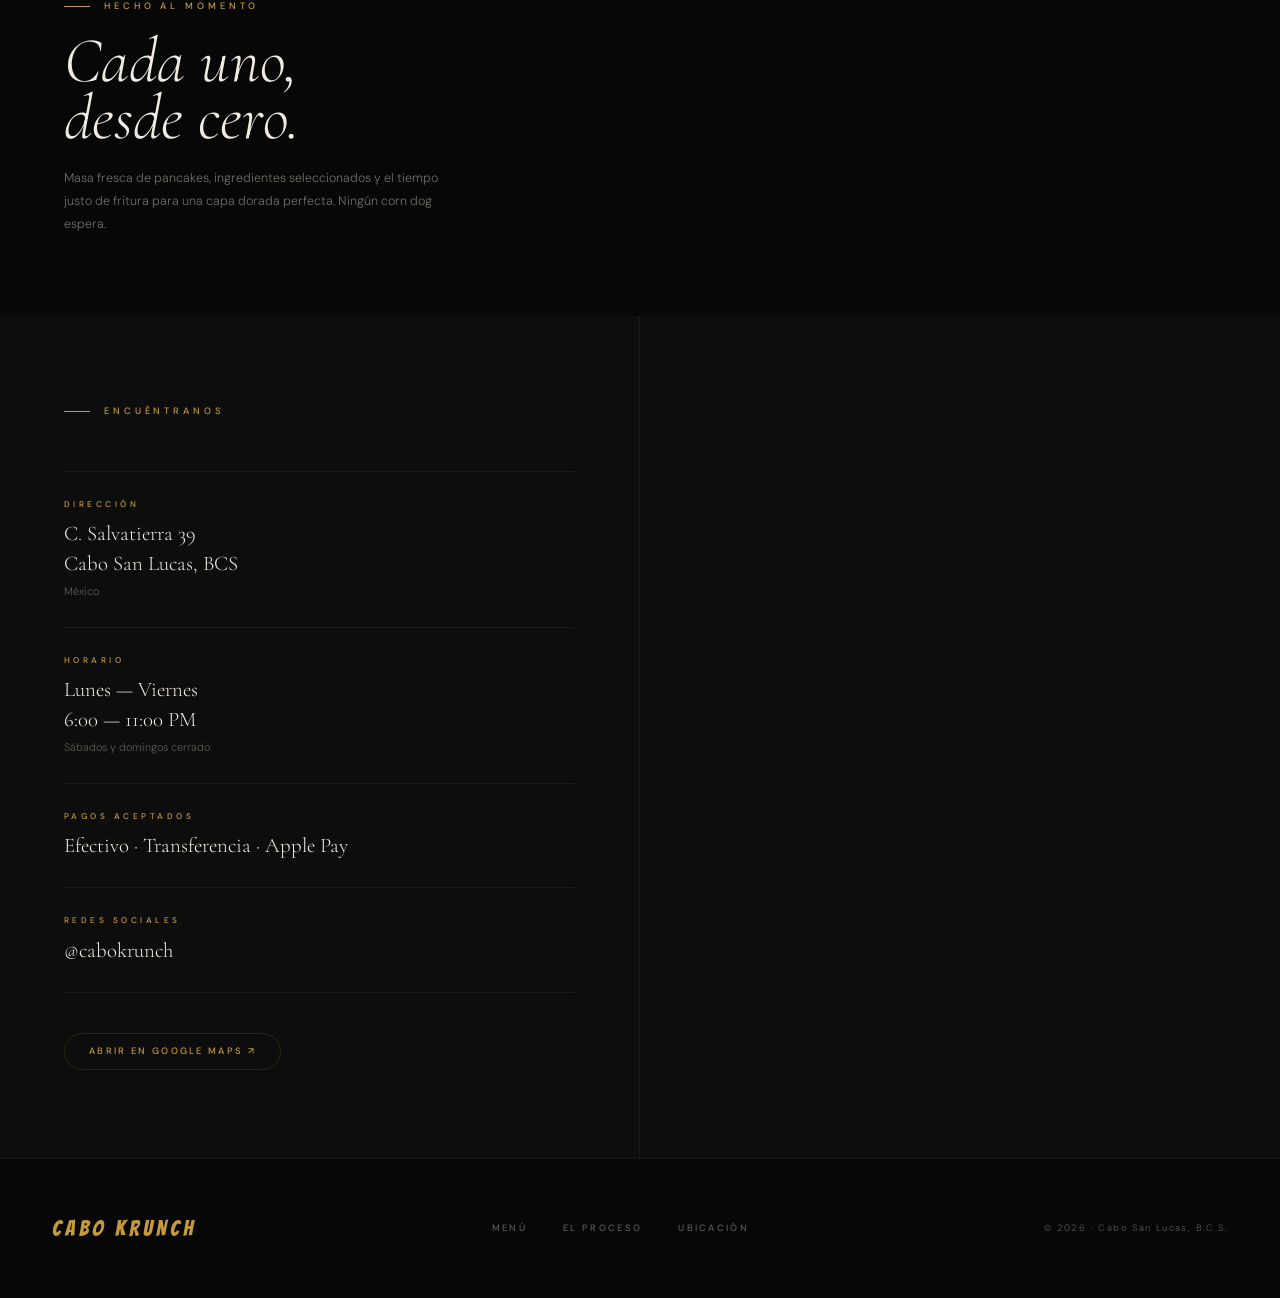
==== commit a6717bab: "Luxury redesign + POS cleanup + mobile polish - Full visual redesign: Cormorant Garamond + DM Sans +" ====
--- a/index.html
+++ b/index.html
@@ -1,424 +1,280 @@
 <!DOCTYPE html>
 <html lang="es">
 <head>
-  <meta charset="UTF-8" />
-  <meta name="viewport" content="width=device-width, initial-scale=1.0" />
+  <meta charset="UTF-8">
+  <meta name="viewport" content="width=device-width, initial-scale=1.0">
+  <meta name="theme-color" content="#070707">
+  <meta name="description" content="Corn dogs artesanales en Cabo San Lucas. Hechos al momento desde $80 MXN. C. Salvatierra 39, Lun–Vie 6–11PM.">
   <title>Cabo Krunch — Corn Dogs · Cabo San Lucas</title>
-  <meta name="description" content="Los mejores corn dogs de Cabo San Lucas. Salchicha de res, mozzarella, mitad y mitad. C. Salvatierra 39 · Lun–Vie 6–11PM." />
-  <link rel="stylesheet" href="styles.css" />
-  <link rel="preconnect" href="https://fonts.googleapis.com" />
-  <link rel="preconnect" href="https://fonts.gstatic.com" crossorigin />
-  <link href="https://fonts.googleapis.com/css2?family=Bangers&family=Nunito:wght@400;700;800;900&display=swap" rel="stylesheet" />
+  <link rel="preconnect" href="https://fonts.googleapis.com">
+  <link rel="preconnect" href="https://fonts.gstatic.com" crossorigin>
+  <link href="https://fonts.googleapis.com/css2?family=Cormorant+Garamond:ital,wght@0,300;0,400;1,300;1,400&family=DM+Sans:wght@300;400;500;700&family=Bangers&display=swap" rel="stylesheet">
+  <link rel="stylesheet" href="styles.css">
 </head>
 <body>
 
-  <!-- SVG SYMBOLS -->
-  <svg style="display:none" xmlns="http://www.w3.org/2000/svg">
-    <defs>
-      <symbol id="s-star" viewBox="0 0 16 16">
-        <path d="M8 0 9.6 6.4 16 8 9.6 9.6 8 16 6.4 9.6 0 8 6.4 6.4Z"/>
-      </symbol>
-      <symbol id="s-dog" viewBox="0 0 22 28">
-        <ellipse cx="11" cy="10" rx="7" ry="9"/>
-        <rect x="9.5" y="18" width="3" height="8" rx="1.5"/>
-      </symbol>
-      <symbol id="s-wa" viewBox="0 0 24 24">
-        <path d="M17.472 14.382c-.297-.149-1.758-.867-2.03-.967-.273-.099-.471-.148-.67.15-.197.297-.767.966-.94 1.164-.173.199-.347.223-.644.075-.297-.15-1.255-.463-2.39-1.475-.883-.788-1.48-1.761-1.653-2.059-.173-.297-.018-.458.13-.606.134-.133.298-.347.446-.52.149-.174.198-.298.298-.497.099-.198.05-.371-.025-.52-.075-.149-.669-1.612-.916-2.207-.242-.579-.487-.5-.669-.51-.173-.008-.371-.01-.57-.01-.198 0-.52.074-.792.372-.272.297-1.04 1.016-1.04 2.479 0 1.462 1.065 2.875 1.213 3.074.149.198 2.096 3.2 5.077 4.487.709.306 1.262.489 1.694.625.712.227 1.36.195 1.871.118.571-.085 1.758-.719 2.006-1.413.248-.694.248-1.289.173-1.413-.074-.124-.272-.198-.57-.347m-5.421 7.403h-.004a9.87 9.87 0 01-5.031-1.378l-.361-.214-3.741.982.998-3.648-.235-.374a9.86 9.86 0 01-1.51-5.26c.001-5.45 4.436-9.884 9.888-9.884 2.64 0 5.122 1.03 6.988 2.898a9.825 9.825 0 012.893 6.994c-.003 5.45-4.437 9.884-9.885 9.884m8.413-18.297A11.815 11.815 0 0012.05 0C5.495 0 .16 5.335.157 11.892c0 2.096.547 4.142 1.588 5.945L.057 24l6.305-1.654a11.882 11.882 0 005.683 1.448h.005c6.554 0 11.89-5.335 11.893-11.893a11.821 11.821 0 00-3.48-8.413Z"/>
-      </symbol>
-    </defs>
-  </svg>
-
-  <!-- RIBBON TOP -->
-  <div class="ribbon-wrap yw" aria-hidden="true">
-    <div class="ribbon" data-speed="26">
-      <svg class="ri star"><use href="#s-star"/></svg><span>CABO KRUNCH</span>
-      <svg class="ri dog"><use href="#s-dog"/></svg><span>CORN DOG</span>
-      <svg class="ri star"><use href="#s-star"/></svg><span>C. SALVATIERRA 39</span>
-      <svg class="ri dog"><use href="#s-dog"/></svg><span>CABO SAN LUCAS</span>
-      <svg class="ri star"><use href="#s-star"/></svg><span>CORN DOGS</span>
-      <svg class="ri dog"><use href="#s-dog"/></svg><span>KRUNCH</span>
-    </div>
-  </div>
-
-  <!-- NAVBAR -->
-  <nav class="navbar" id="navbar">
-    <a href="#" class="logo-link">
-      <span class="logo-text">CABO<em>KRUNCH</em></span>
-    </a>
-    <ul class="nav-links">
-      <li><a href="#menu">Menú</a></li>
-      <li><a href="#ubicacion">Ubicación</a></li>
-    </ul>
-    <!-- ⚠️ Reemplaza # con tu número: https://wa.me/52XXXXXXXXXX -->
-    <a href="#" class="nav-wa" target="_blank" rel="noopener">
-      <svg class="wa-ico"><use href="#s-wa"/></svg>
-      WhatsApp
-    </a>
+<!-- SVG DEFS -->
+<svg style="display:none" xmlns="http://www.w3.org/2000/svg">
+  <defs>
+    <symbol id="s-wa" viewBox="0 0 24 24">
+      <path d="M17.472 14.382c-.297-.149-1.758-.867-2.03-.967-.273-.099-.471-.148-.67.15-.197.297-.767.966-.94 1.164-.173.199-.347.223-.644.075-.297-.15-1.255-.463-2.39-1.475-.883-.788-1.48-1.761-1.653-2.059-.173-.297-.018-.458.13-.606.134-.133.298-.347.446-.52.149-.174.198-.298.298-.497.099-.198.05-.371-.025-.52-.075-.149-.669-1.612-.916-2.207-.242-.579-.487-.5-.669-.51-.173-.008-.371-.01-.57-.01-.198 0-.52.074-.792.372-.272.297-1.04 1.016-1.04 2.479 0 1.462 1.065 2.875 1.213 3.074.149.198 2.096 3.2 5.077 4.487.709.306 1.262.489 1.694.625.712.227 1.36.195 1.871.118.571-.085 1.758-.719 2.006-1.413.248-.694.248-1.289.173-1.413-.074-.124-.272-.198-.57-.347m-5.421 7.403h-.004a9.87 9.87 0 01-5.031-1.378l-.361-.214-3.741.982.998-3.648-.235-.374a9.86 9.86 0 01-1.51-5.26c.001-5.45 4.436-9.884 9.888-9.884 2.64 0 5.122 1.03 6.988 2.898a9.825 9.825 0 012.893 6.994c-.003 5.45-4.437 9.884-9.885 9.884m8.413-18.297A11.815 11.815 0 0012.05 0C5.495 0 .16 5.335.157 11.892c0 2.096.547 4.142 1.588 5.945L.057 24l6.305-1.654a11.882 11.882 0 005.683 1.448h.005c6.554 0 11.89-5.335 11.893-11.893a11.821 11.821 0 00-3.48-8.413Z"/>
+    </symbol>
+  </defs>
+</svg>
+
+<!-- NAVBAR -->
+<nav id="navbar">
+  <a href="#" class="nav-logo">
+    CABO KRUNCH
+    <span>Corn Dogs · Cabo San Lucas</span>
+  </a>
+  <ul class="nav-center">
+    <li><a href="#menu">Menú</a></li>
+    <li><a href="#craft">El Proceso</a></li>
+    <li><a href="#ubicacion">Ubicación</a></li>
+  </ul>
+  <a href="https://wa.me/5216242409228" class="nav-wa" target="_blank" rel="noopener">
+    <svg class="ico-wa"><use href="#s-wa"/></svg>
+    WhatsApp
+  </a>
+</nav>
+
+
+<!-- HERO -->
+<section class="hero">
+  <video class="hero-video" autoplay muted loop playsinline>
+    <source src="piramideDeBanderillas.mp4" type="video/mp4">
+  </video>
+  <div class="hero-overlay"></div>
+  <div class="hero-content">
+    <span class="hero-over">Cabo San Lucas &nbsp;·&nbsp; B.C.S. &nbsp;·&nbsp; México</span>
+    <h1 class="hero-title">
+      El Corn Dog
+      <em>más bueno</em>
+      del Cabo.
+    </h1>
+    <div class="hero-rule"></div>
+    <p class="hero-sub">Hecho al momento &nbsp;·&nbsp; Lun–Vie &nbsp;·&nbsp; 6–11 PM</p>
+  </div>
+  <div class="hero-scroll">
+    <div class="hero-scroll-line"></div>
+  </div>
+</section>
+
+
+<!-- RIBBON -->
+<div class="ribbon-wrap" aria-hidden="true">
+  <div class="ribbon" data-speed="32">
+    <span class="r-item">Corn Dog<span class="r-dot"></span></span>
+    <span class="r-item">Cabo Krunch<span class="r-dot"></span></span>
+    <span class="r-item">Hecho al Momento<span class="r-dot"></span></span>
+    <span class="r-item">Desde $80<span class="r-dot"></span></span>
+    <span class="r-item">Cabo San Lucas<span class="r-dot"></span></span>
+    <span class="r-item">Artesanal<span class="r-dot"></span></span>
+    <span class="r-item">C. Salvatierra 39<span class="r-dot"></span></span>
+    <span class="r-item">Lun–Vie &nbsp;6–11 PM<span class="r-dot"></span></span>
+  </div>
+</div>
+
+
+<!-- MENÚ -->
+<section class="section section-menu" id="menu">
+
+  <div class="container">
+    <div class="section-header" data-reveal>
+      <span class="eyebrow">Menú</span>
+      <h2 class="section-title">Cuatro maneras<br>de disfrutarlo.</h2>
+    </div>
+  </div>
+
+  <div class="menu-grid">
+
+    <div class="menu-card" data-reveal>
+      <div class="menu-card-photo">
+        <div class="photo-fallback"></div>
+        <img src="img/banderillaSalchicha.jpg" alt="Salchicha de Res" loading="lazy" onerror="this.style.display='none'">
+      </div>
+      <div class="menu-card-body">
+        <div>
+          <div class="menu-card-name">Salchicha de Res</div>
+          <div class="menu-card-desc">Masa artesanal de pancakes, salchicha Costco, mostaza y salsas al gusto.</div>
+        </div>
+        <div class="menu-card-price">
+          <div class="price-val">$80</div>
+          <span class="price-cur">MXN</span>
+        </div>
+      </div>
+    </div>
+
+    <div class="menu-card" data-reveal data-delay="1">
+      <div class="menu-card-photo">
+        <div class="photo-fallback"></div>
+        <img src="img/banderillaQueso.jpg" alt="Mozzarella" loading="lazy" onerror="this.style.display='none'">
+      </div>
+      <div class="menu-card-body">
+        <div>
+          <div class="menu-card-name">Mozzarella</div>
+          <div class="menu-card-desc">Queso mozzarella derretido envuelto en masa dorada artesanal.</div>
+        </div>
+        <div class="menu-card-price">
+          <div class="price-val">$80</div>
+          <span class="price-cur">MXN</span>
+        </div>
+      </div>
+    </div>
+
+    <div class="menu-card span-2" data-reveal data-delay="2">
+      <div class="menu-card-photo">
+        <div class="photo-fallback"></div>
+        <img src="img/banderillaMitad.png" alt="Mitad y Mitad" loading="lazy" onerror="this.style.display='none'">
+      </div>
+      <div class="menu-card-body">
+        <div>
+          <div class="menu-card-name">Mitad y Mitad</div>
+          <div class="menu-card-desc">Lo mejor de los dos: res y mozzarella en un mismo corn dog. El favorito del stand.</div>
+        </div>
+        <div class="menu-card-price">
+          <div class="price-val">$80</div>
+          <span class="price-cur">MXN</span>
+        </div>
+      </div>
+    </div>
+
+  </div>
+
+  <div class="papa-strip" data-reveal data-delay="3">
+    <div style="display:flex;align-items:center;gap:24px;flex:1;min-width:0;">
+      <img src="img/conPapa.png" alt="Con Papa" style="width:90px;height:90px;object-fit:cover;border-radius:8px;flex-shrink:0;">
+      <div>
+        <div class="papa-tag">Upgrade disponible en cualquier corn dog</div>
+        <div class="papa-name">+ Con Papa</div>
+        <div class="papa-desc">Agrega papas crunchy. Único en Cabo.</div>
+      </div>
+    </div>
+    <div>
+      <div class="papa-price-val">$85</div>
+      <span class="papa-price-cur">MXN</span>
+    </div>
+  </div>
+
+</section>
+
+
+<!-- CRAFT -->
+<section class="section-craft" id="craft">
+  <div class="craft-media">
+    <video class="craft-video" autoplay muted loop playsinline>
+      <source src="preparandoCornDogMustard.mp4" type="video/mp4">
+    </video>
+    <div class="craft-veil"></div>
+  </div>
+  <div class="craft-content">
+    <div data-reveal>
+      <span class="eyebrow craft-eyebrow">Hecho al Momento</span>
+      <h2 class="craft-title">Cada uno,<br>desde cero.</h2>
+      <p class="craft-body">Masa fresca de pancakes, ingredientes seleccionados y el tiempo justo de fritura para una capa dorada perfecta. Ningún corn dog espera.</p>
+    </div>
+  </div>
+</section>
+
+
+<!-- UBICACIÓN -->
+<section class="section-loc" id="ubicacion">
+  <div class="loc-grid">
+
+    <div class="loc-info">
+      <span class="eyebrow">Encuéntranos</span>
+
+      <div class="loc-detail" data-reveal>
+        <div class="loc-detail-label">Dirección</div>
+        <div class="loc-detail-value">C. Salvatierra 39<br>Cabo San Lucas, BCS</div>
+        <div class="loc-detail-sub">México</div>
+      </div>
+
+      <div class="loc-detail" data-reveal data-delay="1">
+        <div class="loc-detail-label">Horario</div>
+        <div class="loc-detail-value">Lunes — Viernes<br>6:00 — 11:00 PM</div>
+        <div class="loc-detail-sub">Sábados y domingos cerrado</div>
+      </div>
+
+      <div class="loc-detail" data-reveal data-delay="2">
+        <div class="loc-detail-label">Pagos Aceptados</div>
+        <div class="loc-detail-value">Efectivo · Transferencia · Apple Pay</div>
+      </div>
+
+      <div class="loc-detail" data-reveal data-delay="3">
+        <div class="loc-detail-label">Redes Sociales</div>
+        <div class="loc-detail-value">@cabokrunch</div>
+      </div>
+
+      <a href="https://maps.google.com/?q=Calle+Salvatierra+39,+Cabo+San+Lucas,+BCS"
+         target="_blank" rel="noopener" class="loc-map-link" data-reveal data-delay="3">
+        Abrir en Google Maps ↗
+      </a>
+    </div>
+
+    <div class="loc-map">
+      <iframe
+        title="Ubicación Cabo Krunch"
+        src="https://maps.google.com/maps?q=Calle+Salvatierra+39,+Cabo+San+Lucas,+Baja+California+Sur,+Mexico&output=embed&hl=es&z=16"
+        allowfullscreen loading="lazy"
+        referrerpolicy="no-referrer-when-downgrade">
+      </iframe>
+    </div>
+
+  </div>
+</section>
+
+
+<!-- FOOTER -->
+<footer class="footer">
+  <div class="footer-logo">CABO KRUNCH</div>
+  <nav class="footer-nav">
+    <a href="#menu">Menú</a>
+    <a href="#craft">El Proceso</a>
+    <a href="#ubicacion">Ubicación</a>
   </nav>
-
-  <!-- HERO -->
-  <header class="hero">
-    <video class="hero-video" autoplay muted loop playsinline>
-      <source src="piramideDeBanderillas.mp4" type="video/mp4">
-    </video>
-    <div class="hero-overlay"></div>
-
-    <div class="hero-content">
-      <p class="hero-badge">
-        <svg class="ri star sm y"><use href="#s-star"/></svg>
-        Cabo San Lucas &nbsp;·&nbsp; C. Salvatierra 39
-        <svg class="ri star sm y"><use href="#s-star"/></svg>
-      </p>
-
-      <h1 class="hero-title">
-        <span>EL CORN DOG</span>
-        <span>MÁS <em class="stroke">KRUNCH</em></span>
-        <span>DE CABO</span>
-      </h1>
-
-      <p class="hero-sub">Crujientes por fuera. Jugosos por dentro.<br/>Hechos al momento.</p>
-
-      <div class="hero-ctas">
-        <!-- ⚠️ Actualiza el enlace de WhatsApp -->
-        <a href="#" class="btn-primary" target="_blank" rel="noopener">
-          <svg class="wa-ico"><use href="#s-wa"/></svg>
-          Ordenar por WhatsApp
-        </a>
-        <a href="#menu" class="btn-secondary">Ver Menú →</a>
-      </div>
-    </div>
-
-    <div class="hero-indicator" aria-hidden="true"></div>
-  </header>
-
-  <!-- RIBBON DOBLE -->
-  <div class="ribbon-double" aria-hidden="true">
-    <div class="ribbon-wrap yw">
-      <div class="ribbon" data-speed="13">
-        <span class="pac-wrap">
-          <svg class="r-pac" viewBox="0 0 26 26" fill="currentColor">
-            <path class="pac-body" d="M13,13 L22,7.5 A10,10,0,1,0,22,18.5 Z"/>
-            <circle cx="10" cy="7" r="1.8" fill="#000"/>
-          </svg>
-        </span>
-        <svg class="ri dog chase"><use href="#s-dog"/></svg>
-        <svg class="ri dog chase"><use href="#s-dog"/></svg>
-        <svg class="ri star"><use href="#s-star"/></svg><span>SALCHICHA DE RES</span>
-        <svg class="ri dog chase"><use href="#s-dog"/></svg>
-        <svg class="ri star"><use href="#s-star"/></svg><span>MOZZARELLA</span>
-        <svg class="ri dog chase"><use href="#s-dog"/></svg>
-        <svg class="ri star"><use href="#s-star"/></svg><span>MITAD Y MITAD</span>
-        <svg class="ri dog chase"><use href="#s-dog"/></svg>
-        <svg class="ri star"><use href="#s-star"/></svg><span>CON PAPA</span>
-      </div>
-    </div>
-    <div class="ribbon-wrap dk">
-      <div class="ribbon" data-speed="19">
-        <svg class="ri star y"><use href="#s-star"/></svg><span>$80 MXN</span>
-        <svg class="ri star y"><use href="#s-star"/></svg><span>LUNES A VIERNES</span>
-        <svg class="ri star y"><use href="#s-star"/></svg><span>6PM – 11PM</span>
-        <svg class="ri star y"><use href="#s-star"/></svg><span>CRUJIENTE · FRESCO · KRUNCH</span>
-        <svg class="ri star y"><use href="#s-star"/></svg><span>C. SALVATIERRA 39</span>
-        <svg class="ri star y"><use href="#s-star"/></svg><span>CABO SAN LUCAS</span>
-      </div>
-    </div>
-  </div>
-
-  <!-- MENÚ -->
-  <section id="menu" class="section-menu">
-    <div class="container">
-
-      <header class="sec-head" data-reveal>
-        <p class="sec-label">Lo que hacemos</p>
-        <h2 class="sec-title">NUESTRO <span class="acc">MENÚ</span></h2>
-        <p class="sec-sub">Empanizados al momento, fritos a la perfección.</p>
-      </header>
-
-      <div class="menu-grid">
-
-        <article class="card" data-reveal data-delay="0">
-          <div class="card-top">
-            <span class="card-num">01</span>
-            <span class="card-ico">🌭</span>
-          </div>
-          <h3 class="card-title">Salchicha de Res</h3>
-          <p class="card-desc">Salchicha de res entera envuelta en masa de maíz dorada y crujiente.</p>
-          <footer class="card-foot">
-            <span class="price"><sup>$</sup>80</span>
-            <span class="chip">CORN DOG</span>
-          </footer>
-        </article>
-
-        <article class="card" data-reveal data-delay="1">
-          <div class="card-top">
-            <span class="card-num">02</span>
-            <span class="card-ico">🧀</span>
-          </div>
-          <h3 class="card-title">Queso Mozzarella</h3>
-          <p class="card-desc">Queso mozzarella fundido en el corazón, masa de maíz crujiente por fuera.</p>
-          <footer class="card-foot">
-            <span class="price"><sup>$</sup>80</span>
-            <span class="chip">CORN DOG</span>
-          </footer>
-        </article>
-
-        <article class="card card--featured" data-reveal data-delay="2">
-          <div class="feat-badge">
-            <svg class="ri star sm y"><use href="#s-star"/></svg> FAVORITO
-          </div>
-          <div class="card-top">
-            <span class="card-num">03</span>
-            <span class="card-ico">🤝</span>
-          </div>
-          <h3 class="card-title">Mitad y Mitad</h3>
-          <p class="card-desc">Lo mejor de los dos mundos: salchicha de res y mozzarella en un solo corn dog.</p>
-          <footer class="card-foot">
-            <span class="price"><sup>$</sup>80</span>
-            <span class="chip chip--y">FAVORITO</span>
-          </footer>
-        </article>
-
-        <article class="card card--potato" data-reveal data-delay="3">
-          <div class="card-top">
-            <span class="card-num">+</span>
-            <span class="card-ico">🥔</span>
-          </div>
-          <h3 class="card-title">Con Papa</h3>
-          <p class="card-desc">Cualquier corn dog con nuestra empanizada de cubos de papa crujiente por fuera.</p>
-          <footer class="card-foot">
-            <span class="price"><sup>$</sup>85</span>
-            <span class="chip chip--g">+ PAPA</span>
-          </footer>
-        </article>
-
-      </div>
-
-      <p class="menu-note" data-reveal>
-        <svg class="ri star sm y"><use href="#s-star"/></svg>
-        Pregunta por nuestros toppings y salsas disponibles
-        <svg class="ri star sm y"><use href="#s-star"/></svg>
-      </p>
-
-    </div>
-  </section>
-
-  <!-- VIDEO SECCIÓN -->
-  <section class="section-video">
-    <div class="container">
-      <div class="vid-grid">
-
-        <div class="vid-media" data-reveal>
-          <video autoplay muted loop playsinline class="prep-vid">
-            <source src="preparandoCornDogMustard.mp4" type="video/mp4">
-          </video>
-        </div>
-
-        <div class="vid-copy" data-reveal data-delay="1">
-          <p class="sec-label">El proceso</p>
-          <h2 class="sec-title" style="text-align:left">
-            HECHO AL<br/><span class="acc">MOMENTO</span>
-          </h2>
-          <p class="vid-text">Cada corn dog se prepara frente a ti. Masa de maíz fresca, fritura en el momento exacto y los toppings que elijas.</p>
-          <p class="vid-text">Sin atajos. Sin congelados. Solo krunch puro.</p>
-          <!-- ⚠️ Actualiza el enlace de WhatsApp -->
-          <a href="#" class="btn-primary sm" target="_blank" rel="noopener">
-            <svg class="wa-ico"><use href="#s-wa"/></svg>
-            Ordenar ahora
-          </a>
-        </div>
-
-      </div>
-    </div>
-  </section>
-
-  <!-- RIBBON SEPARADOR -->
-  <div class="ribbon-wrap yw" aria-hidden="true">
-    <div class="ribbon" data-speed="21">
-      <span class="pac-wrap">
-        <svg class="r-pac" viewBox="0 0 26 26" fill="currentColor">
-          <path class="pac-body" d="M13,13 L22,7.5 A10,10,0,1,0,22,18.5 Z"/>
-          <circle cx="10" cy="7" r="1.8" fill="#000"/>
-        </svg>
-      </span>
-      <svg class="ri dog chase"><use href="#s-dog"/></svg>
-      <svg class="ri dog chase"><use href="#s-dog"/></svg>
-      <svg class="ri star"><use href="#s-star"/></svg><span>CABO KRUNCH</span>
-      <svg class="ri dog chase"><use href="#s-dog"/></svg>
-      <svg class="ri star"><use href="#s-star"/></svg><span>CORN DOGS</span>
-      <svg class="ri dog chase"><use href="#s-dog"/></svg>
-      <svg class="ri star"><use href="#s-star"/></svg><span>KRUNCH</span>
-      <svg class="ri dog chase"><use href="#s-dog"/></svg>
-    </div>
-  </div>
-
-  <!-- FEATURES -->
-  <section class="section-feats">
-    <div class="container">
-      <div class="feats-grid">
-        <div class="feat" data-reveal data-delay="0">
-          <div class="feat-ico">🔥</div>
-          <h4>Frescos al Momento</h4>
-          <p>Se prepara en el instante que ordenas.</p>
-        </div>
-        <div class="feat" data-reveal data-delay="1">
-          <div class="feat-ico">🌽</div>
-          <h4>Masa de Maíz</h4>
-          <p>Crujiente por fuera, esponjosa por dentro.</p>
-        </div>
-        <div class="feat" data-reveal data-delay="2">
-          <div class="feat-ico">🥔</div>
-          <h4>Papa Diferenciadora</h4>
-          <p>Cubos de papa crujiente. Único en Cabo.</p>
-        </div>
-        <div class="feat" data-reveal data-delay="3">
-          <div class="feat-ico">📍</div>
-          <h4>Centro de Cabo</h4>
-          <p>C. Salvatierra 39, imposible de olvidar.</p>
-        </div>
-      </div>
-    </div>
-  </section>
-
-  <!-- UBICACIÓN -->
-  <section id="ubicacion" class="section-loc">
-
-    <div class="ribbon-wrap yw" aria-hidden="true">
-      <div class="ribbon" data-speed="17">
-        <svg class="ri star"><use href="#s-star"/></svg><span>ENCUÉNTRANOS</span>
-        <svg class="ri dog"><use href="#s-dog"/></svg><span>C. SALVATIERRA 39</span>
-        <svg class="ri star"><use href="#s-star"/></svg><span>CABO SAN LUCAS</span>
-        <svg class="ri dog"><use href="#s-dog"/></svg><span>LUN–VIE 6PM–11PM</span>
-        <svg class="ri star"><use href="#s-star"/></svg><span>KRUNCH</span>
-        <svg class="ri dog"><use href="#s-dog"/></svg><span>CORN DOG</span>
-      </div>
-    </div>
-
-    <div class="container loc-container">
-      <div class="loc-grid">
-
-        <div class="loc-info" data-reveal>
-          <p class="sec-label">Visítanos</p>
-          <h2 class="sec-title" style="text-align:left">
-            DÓNDE <span class="acc">ENCONTRARNOS</span>
-          </h2>
-          <ul class="loc-list">
-            <li>
-              <span class="loc-ico">📍</span>
-              <div>
-                <strong>Dirección</strong>
-                <p>C. Salvatierra 39<br/>Cabo San Lucas, BCS, México</p>
-              </div>
-            </li>
-            <li>
-              <span class="loc-ico">🕐</span>
-              <div>
-                <strong>Horario</strong>
-                <p>Lunes a Viernes<br/>6:00 PM – 11:00 PM</p>
-              </div>
-            </li>
-            <li>
-              <span class="loc-ico">📱</span>
-              <div>
-                <strong>Redes Sociales</strong>
-                <p>@cabokrunch</p>
-              </div>
-            </li>
-          </ul>
-          <a href="https://maps.google.com/?q=Calle+Salvatierra+39,+Cabo+San+Lucas,+BCS" target="_blank" rel="noopener" class="btn-outline">
-            Abrir en Google Maps ↗
-          </a>
-        </div>
-
-        <div class="map-frame" data-reveal data-delay="1">
-          <iframe
-            title="Ubicación Cabo Krunch"
-            src="https://maps.google.com/maps?q=Calle+Salvatierra+39,+Cabo+San+Lucas,+Baja+California+Sur,+Mexico&output=embed&hl=es&z=16"
-            width="100%" height="100%"
-            style="border:0;" allowfullscreen loading="lazy"
-            referrerpolicy="no-referrer-when-downgrade">
-          </iframe>
-        </div>
-
-      </div>
-    </div>
-  </section>
-
-  <!-- FOOTER -->
-  <footer id="contacto" class="footer">
-    <div class="ribbon-wrap yw" aria-hidden="true">
-      <div class="ribbon" data-speed="24">
-        <span class="pac-wrap">
-          <svg class="r-pac" viewBox="0 0 26 26" fill="currentColor">
-            <path class="pac-body" d="M13,13 L22,7.5 A10,10,0,1,0,22,18.5 Z"/>
-            <circle cx="10" cy="7" r="1.8" fill="#000"/>
-          </svg>
-        </span>
-        <svg class="ri dog chase"><use href="#s-dog"/></svg>
-        <svg class="ri star"><use href="#s-star"/></svg><span>CABO KRUNCH</span>
-        <svg class="ri dog chase"><use href="#s-dog"/></svg>
-        <svg class="ri star"><use href="#s-star"/></svg><span>CORN DOGS</span>
-        <svg class="ri dog chase"><use href="#s-dog"/></svg>
-        <svg class="ri star"><use href="#s-star"/></svg><span>KRUNCH</span>
-        <svg class="ri dog chase"><use href="#s-dog"/></svg>
-        <svg class="ri star"><use href="#s-star"/></svg><span>CABO SAN LUCAS</span>
-      </div>
-    </div>
-    <div class="container foot-inner">
-      <div class="foot-brand">
-        <span class="logo-text lg">CABO<em>KRUNCH</em></span>
-        <p>El corn dog más krunch de Cabo San Lucas.</p>
-      </div>
-      <nav class="foot-nav">
-        <a href="#menu">Menú</a>
-        <a href="#ubicacion">Ubicación</a>
-        <a href="#contacto">Contacto</a>
-      </nav>
-    </div>
-    <div class="foot-bottom">
-      © 2026 Cabo Krunch &nbsp;·&nbsp; Cabo San Lucas, BCS &nbsp;·&nbsp; Lun–Vie 6PM–11PM
-    </div>
-  </footer>
-
-  <script>
-  (function () {
-
-    /* Navbar: fondo sólido al hacer scroll */
-    var nav = document.getElementById('navbar');
-    window.addEventListener('scroll', function () {
-      nav.classList.toggle('scrolled', window.scrollY > 60);
-    }, { passive: true });
-
-    /* Scroll reveal */
-    var delays = [0, 120, 240, 360];
-    var obs = new IntersectionObserver(function (entries) {
-      entries.forEach(function (e) {
-        if (!e.isIntersecting) return;
-        var d = e.target.dataset.delay;
-        if (d !== undefined) e.target.style.transitionDelay = delays[+d] + 'ms';
-        e.target.classList.add('revealed');
-        obs.unobserve(e.target);
-      });
-    }, { threshold: 0.1, rootMargin: '0px 0px -50px 0px' });
-
-    document.querySelectorAll('[data-reveal]').forEach(function (el) {
-      obs.observe(el);
+  <div class="footer-copy">© 2026 · Cabo San Lucas, B.C.S.</div>
+</footer>
+
+
+<script>
+(function () {
+
+  /* 1. Navbar */
+  var nav = document.getElementById('navbar');
+  window.addEventListener('scroll', function () {
+    nav.classList.toggle('scrolled', window.scrollY > 80);
+  }, { passive: true });
+
+  /* 2. Scroll reveal */
+  var delays = [0, 160, 320, 480];
+  var obs = new IntersectionObserver(function (entries) {
+    entries.forEach(function (e) {
+      if (!e.isIntersecting) return;
+      var d = e.target.dataset.delay;
+      if (d !== undefined) e.target.style.transitionDelay = (delays[+d] || 0) + 'ms';
+      e.target.classList.add('revealed');
+      obs.unobserve(e.target);
     });
-
-    /* Ribbon auto-fill */
-    document.fonts.ready.then(function () {
-      document.querySelectorAll('.ribbon').forEach(function (r) {
-        var setW = r.scrollWidth;
-        var need = Math.max(window.screen.width, window.innerWidth) * 5;
-        var html = r.innerHTML;
-        while (r.scrollWidth < need) r.insertAdjacentHTML('beforeend', html);
-        r.style.setProperty('--sw', setW + 'px');
-        r.style.setProperty('--dur', (parseFloat(r.dataset.speed) || 20) + 's');
-        r.classList.add('go');
-      });
+  }, { threshold: 0.08, rootMargin: '0px 0px -40px 0px' });
+  document.querySelectorAll('[data-reveal]').forEach(function (el) { obs.observe(el); });
+
+  /* 3. Ribbon */
+  document.fonts.ready.then(function () {
+    document.querySelectorAll('.ribbon').forEach(function (r) {
+      var setW = r.scrollWidth;
+      var need = Math.max(window.screen.width, window.innerWidth) * 5;
+      var html  = r.innerHTML;
+      while (r.scrollWidth < need) r.insertAdjacentHTML('beforeend', html);
+      r.style.setProperty('--sw',  setW + 'px');
+      r.style.setProperty('--dur', (parseFloat(r.dataset.speed) || 30) + 's');
+      r.classList.add('go');
     });
-
-  }());
-  </script>
+  });
+
+}());
+</script>
 
 </body>
 </html>
--- a/styles.css
+++ b/styles.css
@@ -1,37 +1,37 @@
-/* ============================================================
-   CABO KRUNCH — Polish v1
-   Street Food Premium · Editorial · Urbano
-   ============================================================ */
-
-/* ─── TOKENS ─────────────────────────────────────────────── */
+/* ════════════════════════════════════════════════════
+   CABO KRUNCH — Design System v2 "LUJO"
+   Cormorant Garamond (display) · DM Sans (body) · Bangers (logo)
+════════════════════════════════════════════════════ */
+
+*, *::before, *::after { box-sizing: border-box; margin: 0; padding: 0; }
+
 :root {
-  --yellow:   #FFD600;
-  --black:    #060606;
-  --white:    #F2F2F2;
-  --card-bg:  #0e0e0e;
-  --section:  #0a0a0a;
-  --raised:   #111111;
-  --border:   rgba(255,255,255,0.07);
-  --border-y: rgba(255,214,0,0.28);
-  --muted:    #7a7a7a;
+  --gold:     #C49A3C;
+  --gold-lt:  #E2C06A;
+  --gold-dim: rgba(196,154,60,0.13);
+  --black:    #070707;
+  --bg:       #080808;
+  --surface:  #0D0D0D;
+  --card:     #111111;
+  --raised:   #141414;
+  --cream:    #F0EBE1;
+  --muted:    #5E5A56;
+  --border-g: rgba(196,154,60,0.16);
+  --border-w: rgba(240,235,225,0.06);
   --ease:     cubic-bezier(0.23, 1, 0.32, 1);
 }
 
-/* ─── RESET ──────────────────────────────────────────────── */
-*, *::before, *::after { box-sizing: border-box; margin: 0; padding: 0; }
-
-html {
-  scroll-behavior: smooth;
-  -webkit-font-smoothing: antialiased;
-}
+html { scroll-behavior: smooth; font-size: 16px; }
 
 body {
   background: var(--black);
-  color: var(--white);
-  font-family: 'Nunito', sans-serif;
-  font-size: 16px;
+  color: var(--cream);
+  font-family: 'DM Sans', sans-serif;
+  font-weight: 300;
   line-height: 1.6;
   overflow-x: hidden;
+  -webkit-font-smoothing: antialiased;
+  -moz-osx-font-smoothing: grayscale;
 }
 
 img, video { display: block; max-width: 100%; }
@@ -39,164 +39,128 @@
 ul { list-style: none; }
 
 .container {
-  max-width: 1120px;
+  max-width: 1200px;
   margin: 0 auto;
-  padding: 0 36px;
-}
-
-.acc { color: var(--yellow); }
-
-/* ─── ICONS ──────────────────────────────────────────────── */
-.ri       { display: inline-block; vertical-align: middle; flex-shrink: 0; fill: currentColor; }
-.ri.star  { width: 12px; height: 12px; }
-.ri.dog   { width: 14px; height: 18px; }
-.ri.sm    { width: 9px;  height: 9px; }
-.ri.y     { fill: var(--yellow); }
-.wa-ico   { width: 17px; height: 17px; fill: currentColor; flex-shrink: 0; }
-
-/* ─── RIBBONS ────────────────────────────────────────────── */
-.ribbon-wrap { overflow: hidden; padding: 10px 0; }
-.ribbon-wrap.yw { background: var(--yellow); }
-.ribbon-wrap.dk {
-  background: var(--black);
-  border-top: 2px solid var(--yellow);
-  border-bottom: 2px solid var(--yellow);
-}
-.ribbon-double { display: flex; flex-direction: column; }
-
-.ribbon {
+  padding: 0 52px;
+}
+
+/* ── EYEBROW ───────────────────────────────────── */
+.eyebrow {
   display: inline-flex;
   align-items: center;
-  white-space: nowrap;
-  will-change: transform;
-}
-.ribbon.go { animation: ticker var(--dur, 20s) linear infinite; }
-
-@keyframes ticker {
-  to { transform: translateX(calc(-1 * var(--sw, 0px))); }
-}
-
-.ribbon-wrap.yw .ribbon span { color: #000; }
-.ribbon-wrap.yw .ribbon .ri  { fill: #000; }
-.ribbon-wrap.yw .r-pac       { color: #000; }
-
-.ribbon-wrap.dk .ribbon span { color: var(--yellow); }
-.ribbon-wrap.dk .ribbon .ri  { fill: var(--yellow); }
-
-.ribbon span {
-  font-family: 'Bangers', cursive;
-  font-size: 1rem;
-  letter-spacing: 3px;
-  padding: 0 14px;
-  text-transform: uppercase;
-}
-
-/* Pacman */
-.pac-wrap { display: inline-flex; align-items: center; padding: 0 8px; }
-.r-pac    { width: 24px; height: 24px; }
-
-.pac-body { animation: chomp 0.38s ease-in-out infinite alternate; }
-@keyframes chomp {
-  from { d: path('M13,13 L22,7.5 A10,10,0,1,0,22,18.5 Z'); }
-  to   { d: path('M13,13 L23,12.1 A10,10,0,1,0,23,13.9 Z'); }
-}
-
-.ri.chase { animation: wobble 0.7s ease-in-out infinite alternate; }
-@keyframes wobble {
-  to { transform: translateY(-3px); }
-}
-
-/* ─── NAVBAR ─────────────────────────────────────────────── */
-.navbar {
-  position: sticky;
-  top: 0;
+  gap: 14px;
+  font-family: 'DM Sans', sans-serif;
+  font-size: 0.58rem;
+  font-weight: 500;
+  letter-spacing: 0.42em;
+  text-transform: uppercase;
+  color: var(--gold);
+}
+.eyebrow::before {
+  content: '';
+  width: 26px;
+  height: 1px;
+  background: var(--gold);
+  flex-shrink: 0;
+}
+
+/* ── SVG ───────────────────────────────────────── */
+.ico-wa { width: 17px; height: 17px; fill: currentColor; flex-shrink: 0; }
+
+/* ── SCROLL REVEAL ─────────────────────────────── */
+[data-reveal] {
+  opacity: 0;
+  transform: translateY(24px);
+  transition: opacity .9s var(--ease), transform .9s var(--ease);
+}
+[data-reveal].revealed { opacity: 1; transform: none; }
+
+
+/* ══════════════════════════════════════════════════
+   NAVBAR
+══════════════════════════════════════════════════ */
+#navbar {
+  position: fixed;
+  inset: 0 0 auto 0;
   z-index: 200;
+  padding: 22px 52px;
   display: flex;
   align-items: center;
   justify-content: space-between;
   gap: 24px;
-  padding: 18px 40px;
-  background: rgba(6,6,6,0.72);
-  backdrop-filter: blur(16px);
-  -webkit-backdrop-filter: blur(16px);
+  transition: background .4s var(--ease), border-color .4s var(--ease), padding .4s var(--ease);
   border-bottom: 1px solid transparent;
-  transition: padding .35s var(--ease),
-              background .35s var(--ease),
-              border-color .35s var(--ease);
-}
-.navbar.scrolled {
-  padding: 13px 40px;
-  background: rgba(6,6,6,0.96);
-  border-bottom-color: var(--border);
-}
-
-.logo-link { display: inline-block; line-height: 1; }
-.logo-text {
+}
+#navbar.scrolled {
+  background: rgba(7,7,7,0.88);
+  backdrop-filter: blur(24px);
+  -webkit-backdrop-filter: blur(24px);
+  border-bottom-color: var(--border-g);
+  padding-top: 16px;
+  padding-bottom: 16px;
+}
+
+.nav-logo {
   font-family: 'Bangers', cursive;
-  font-size: 1.85rem;
-  letter-spacing: 3px;
-  color: var(--white);
-  font-style: normal;
-}
-.logo-text em  { color: var(--yellow); font-style: normal; }
-.logo-text.lg  { font-size: 2.5rem; }
-
-.nav-links {
-  display: flex;
-  gap: 36px;
-  margin-right: auto;
-  margin-left: 40px;
-}
-.nav-links a {
-  position: relative;
-  font-weight: 800;
-  font-size: 0.75rem;
-  letter-spacing: 2.5px;
+  font-size: 1.55rem;
+  letter-spacing: 4px;
+  color: var(--gold);
+  line-height: 1;
+}
+.nav-logo span {
+  display: block;
+  font-family: 'DM Sans', sans-serif;
+  font-weight: 400;
+  font-size: 0.42rem;
+  letter-spacing: 0.45em;
   text-transform: uppercase;
   color: var(--muted);
+  margin-top: 3px;
+}
+
+.nav-center {
+  display: flex;
+  gap: 40px;
+}
+.nav-center a {
+  font-size: 0.62rem;
+  font-weight: 500;
+  letter-spacing: 0.25em;
+  text-transform: uppercase;
+  color: rgba(240,235,225,0.45);
   transition: color .2s;
-  padding-bottom: 3px;
-}
-.nav-links a::after {
-  content: '';
-  position: absolute;
-  bottom: -1px; left: 0;
-  width: 0; height: 1px;
-  background: var(--yellow);
-  transition: width .3s var(--ease);
-}
-.nav-links a:hover       { color: var(--white); }
-.nav-links a:hover::after { width: 100%; }
+}
+.nav-center a:hover { color: var(--cream); }
 
 .nav-wa {
   display: inline-flex;
   align-items: center;
-  gap: 7px;
-  background: var(--yellow);
-  color: #000;
-  font-weight: 900;
-  font-size: 0.72rem;
-  letter-spacing: 1.5px;
-  text-transform: uppercase;
-  padding: 9px 18px;
-  border-radius: 3px;
+  gap: 8px;
+  font-size: 0.6rem;
+  font-weight: 500;
+  letter-spacing: 0.2em;
+  text-transform: uppercase;
+  color: var(--gold);
+  border: 1px solid var(--border-g);
+  padding: 9px 22px;
+  border-radius: 100px;
   white-space: nowrap;
-  transition: opacity .2s, transform .2s var(--ease);
-}
-.nav-wa:hover {
-  opacity: .9;
-  transform: translateY(-1px);
-}
-
-/* ─── HERO ───────────────────────────────────────────────── */
+  transition: background .2s, border-color .2s;
+}
+.nav-wa:hover { background: var(--gold-dim); border-color: var(--gold); }
+
+
+/* ══════════════════════════════════════════════════
+   HERO
+══════════════════════════════════════════════════ */
 .hero {
   position: relative;
-  min-height: 100svh;
+  height: 100svh;
+  min-height: 640px;
+  overflow: hidden;
   display: flex;
   align-items: center;
   justify-content: center;
-  overflow: hidden;
-  background: #000;
 }
 
 .hero-video {
@@ -204,662 +168,539 @@
   inset: 0;
   width: 100%; height: 100%;
   object-fit: cover;
-  object-position: center;
-  z-index: 0;
-}
-
-/* Two-layer overlay: cinematic gradient + subtle vignette */
+  opacity: 0.48;
+}
+
 .hero-overlay {
   position: absolute;
   inset: 0;
-  z-index: 1;
   background:
     linear-gradient(to top,
-      rgba(6,6,6,.96) 0%,
-      rgba(6,6,6,.5)  35%,
-      rgba(6,6,6,.25) 60%,
-      rgba(6,6,6,.6)  100%
+      rgba(7,7,7,.98) 0%,
+      rgba(7,7,7,.42) 38%,
+      rgba(7,7,7,.18) 62%,
+      rgba(7,7,7,.55) 100%
     ),
-    radial-gradient(ellipse at center,
-      transparent 40%,
-      rgba(6,6,6,.55) 100%
-    );
+    radial-gradient(ellipse at center, transparent 35%, rgba(7,7,7,.5) 100%);
 }
 
 .hero-content {
   position: relative;
   z-index: 2;
-  display: flex;
-  flex-direction: column;
-  align-items: center;
   text-align: center;
-  gap: 24px;
-  padding: 72px 24px 100px;
-  max-width: 860px;
-  width: 100%;
-}
-
-/* Staggered entrance — simple fade + rise, no blur */
-.hero-badge  { animation: rise .9s var(--ease) both .1s;  }
-.hero-title  { animation: rise .9s var(--ease) both .28s; }
-.hero-sub    { animation: rise .9s var(--ease) both .48s; }
-.hero-ctas   { animation: rise .9s var(--ease) both .64s; }
-
-@keyframes rise {
-  from { opacity: 0; transform: translateY(28px); }
+  padding: 0 24px;
+  max-width: 920px;
+}
+
+.hero-over {
+  display: block;
+  font-size: 0.56rem;
+  font-weight: 500;
+  letter-spacing: 0.5em;
+  text-transform: uppercase;
+  color: var(--gold);
+  margin-bottom: 36px;
+  animation: fadeUp .85s var(--ease) both .1s;
+}
+
+.hero-title {
+  font-family: 'Cormorant Garamond', serif;
+  font-weight: 300;
+  font-style: italic;
+  font-size: clamp(4.5rem, 11vw, 10rem);
+  line-height: 0.87;
+  letter-spacing: -0.01em;
+  color: var(--cream);
+  animation: fadeUp .95s var(--ease) both .25s;
+  margin-bottom: 40px;
+}
+.hero-title em {
+  color: var(--gold-lt);
+  display: block;
+  font-style: italic;
+}
+
+.hero-rule {
+  width: 36px;
+  height: 1px;
+  background: var(--gold);
+  margin: 0 auto 36px;
+  animation: scaleIn .65s var(--ease) both .52s;
+  transform-origin: center;
+}
+@keyframes scaleIn {
+  from { transform: scaleX(0); opacity: 0; }
+  to   { transform: scaleX(1); opacity: 1; }
+}
+
+.hero-sub {
+  font-size: 0.68rem;
+  font-weight: 400;
+  letter-spacing: 0.32em;
+  text-transform: uppercase;
+  color: rgba(240,235,225,0.38);
+  animation: fadeUp .85s var(--ease) both .58s;
+}
+
+@keyframes fadeUp {
+  from { opacity: 0; transform: translateY(22px); }
   to   { opacity: 1; transform: translateY(0); }
 }
 
-.hero-badge {
-  display: inline-flex;
-  align-items: center;
-  gap: 10px;
-  font-family: 'Nunito', sans-serif;
-  font-weight: 900;
-  font-size: 0.68rem;
-  letter-spacing: 4px;
-  text-transform: uppercase;
-  color: var(--yellow);
-  border: 1px solid rgba(255,214,0,.3);
-  padding: 7px 18px;
-  border-radius: 2px;
-}
-
-.hero-title {
-  font-family: 'Bangers', cursive;
-  font-size: clamp(4.5rem, 11.5vw, 9rem);
-  line-height: .92;
-  letter-spacing: 4px;
-  text-transform: uppercase;
-  display: flex;
-  flex-direction: column;
-  gap: 2px;
-}
-
-.stroke {
-  -webkit-text-stroke: 3px var(--yellow);
-  color: transparent;
-  font-style: normal;
-}
-
-.hero-sub {
-  font-size: 1.05rem;
-  color: rgba(242,242,242,.65);
-  max-width: 380px;
-  line-height: 1.8;
-}
-
-.hero-ctas {
-  display: flex;
-  gap: 14px;
-  flex-wrap: wrap;
-  justify-content: center;
-}
-
-/* Scroll pulse line */
-.hero-indicator {
+.hero-scroll {
   position: absolute;
-  bottom: 32px;
+  bottom: 40px;
   left: 50%;
   transform: translateX(-50%);
   z-index: 2;
+}
+.hero-scroll-line {
   width: 1px;
-  height: 52px;
-  background: linear-gradient(to bottom, var(--yellow), transparent);
-  animation: pulse-line 2s ease-in-out infinite;
-  transform-origin: top center;
-}
-@keyframes pulse-line {
-  0%,100% { opacity: .25; transform: translateX(-50%) scaleY(1); }
-  50%      { opacity: .9;  transform: translateX(-50%) scaleY(.55); }
-}
-
-/* ─── BUTTONS ────────────────────────────────────────────── */
-.btn-primary {
+  height: 56px;
+  background: linear-gradient(to bottom, var(--gold), transparent);
+  animation: scrollPulse 2.4s ease-in-out infinite;
+}
+@keyframes scrollPulse {
+  0%, 100% { opacity: 0.7; transform: scaleY(1); transform-origin: top; }
+  50%       { opacity: 0.2; transform: scaleY(0.45); transform-origin: top; }
+}
+
+
+/* ══════════════════════════════════════════════════
+   RIBBON
+══════════════════════════════════════════════════ */
+.ribbon-wrap {
+  background: var(--gold);
+  overflow: hidden;
+  padding: 11px 0;
+}
+.ribbon {
   display: inline-flex;
   align-items: center;
-  gap: 9px;
-  background: var(--yellow);
-  color: #000;
-  font-family: 'Bangers', cursive;
-  font-size: 1.1rem;
-  letter-spacing: 2px;
-  padding: 15px 34px;
-  border-radius: 3px;
-  transition: opacity .2s, transform .25s var(--ease), box-shadow .25s var(--ease);
-  box-shadow: 0 6px 24px rgba(255,214,0,.18);
-}
-.btn-primary:hover {
-  opacity: .93;
-  transform: translateY(-3px);
-  box-shadow: 0 14px 36px rgba(255,214,0,.28);
-}
-.btn-primary:active { transform: translateY(-1px); }
-
-/* Small variant */
-.btn-primary.sm {
-  font-size: .95rem;
-  padding: 12px 26px;
-}
-
-.btn-secondary {
+  white-space: nowrap;
+  will-change: transform;
+}
+.ribbon.go { animation: ticker var(--dur, 30s) linear infinite; }
+@keyframes ticker { to { transform: translateX(calc(-1 * var(--sw, 0px))); } }
+
+.r-item {
   display: inline-flex;
   align-items: center;
-  gap: 6px;
-  font-family: 'Bangers', cursive;
-  font-size: 1.1rem;
-  letter-spacing: 2px;
-  color: var(--white);
-  padding: 15px 34px;
-  border-radius: 3px;
-  border: 1px solid rgba(255,255,255,.18);
-  transition: border-color .25s, color .25s, transform .25s var(--ease);
-}
-.btn-secondary:hover {
-  border-color: var(--yellow);
-  color: var(--yellow);
-  transform: translateY(-3px);
-}
-
-.btn-outline {
-  display: inline-flex;
-  align-items: center;
-  gap: 8px;
-  font-weight: 900;
-  font-size: 0.75rem;
-  letter-spacing: 2px;
-  text-transform: uppercase;
-  color: var(--yellow);
-  padding: 13px 24px;
-  border-radius: 3px;
-  border: 1px solid rgba(255,214,0,.3);
-  transition: background .25s, border-color .25s, transform .25s var(--ease);
-}
-.btn-outline:hover {
-  background: rgba(255,214,0,.06);
-  border-color: rgba(255,214,0,.55);
-  transform: translateY(-2px);
-}
-
-/* ─── SCROLL REVEAL ──────────────────────────────────────── */
-[data-reveal] {
-  opacity: 0;
-  transform: translateY(32px);
-  transition: opacity .75s var(--ease), transform .75s var(--ease);
-}
-[data-reveal].revealed {
-  opacity: 1;
-  transform: none;
-}
-
-/* ─── SECTION HEADERS ────────────────────────────────────── */
-.sec-label {
-  display: inline-flex;
-  align-items: center;
-  gap: 10px;
-  font-weight: 900;
-  font-size: 0.65rem;
-  letter-spacing: 5px;
-  text-transform: uppercase;
-  color: var(--yellow);
-  margin-bottom: 12px;
-}
-/* Editorial line before label */
-.sec-label::before {
-  content: '';
-  display: inline-block;
-  width: 20px;
-  height: 1px;
-  background: var(--yellow);
+  gap: 18px;
+  padding: 0 22px;
+  font-family: 'DM Sans', sans-serif;
+  font-size: 0.6rem;
+  font-weight: 700;
+  letter-spacing: 0.32em;
+  text-transform: uppercase;
+  color: #060606;
+}
+.r-dot {
+  width: 3px;
+  height: 3px;
+  border-radius: 50%;
+  background: rgba(0,0,0,0.3);
   flex-shrink: 0;
 }
 
-.sec-title {
-  font-family: 'Bangers', cursive;
-  font-size: clamp(2.6rem, 5vw, 3.8rem);
-  letter-spacing: 3px;
+
+/* ══════════════════════════════════════════════════
+   SECTION BASE
+══════════════════════════════════════════════════ */
+.section { padding: 120px 0; }
+
+.section-header {
+  text-align: center;
+  margin-bottom: 80px;
+}
+.section-header .eyebrow { margin-bottom: 16px; }
+
+.section-title {
+  font-family: 'Cormorant Garamond', serif;
+  font-weight: 300;
+  font-style: italic;
+  font-size: clamp(2.8rem, 5.5vw, 5rem);
+  line-height: 0.93;
+  color: var(--cream);
+  margin-top: 14px;
+}
+
+
+/* ══════════════════════════════════════════════════
+   MENU SECTION
+══════════════════════════════════════════════════ */
+.section-menu { background: var(--bg); }
+
+.menu-grid {
+  max-width: 1200px;
+  margin: 0 auto;
+  display: grid;
+  grid-template-columns: repeat(2, 1fr);
+  gap: 1px;
+  background: var(--border-w);
+  margin-bottom: 1px;
+}
+
+.menu-card {
+  background: var(--card);
+  overflow: hidden;
+  position: relative;
+  transition: background .3s;
+}
+.menu-card.span-2 { grid-column: 1 / -1; }
+.menu-card:hover  { background: #131313; }
+
+/* Photo */
+.menu-card-photo {
+  position: relative;
+  aspect-ratio: 4 / 3;
+  background: linear-gradient(145deg, #1a1208 0%, #0e0e0e 100%);
+  overflow: hidden;
+}
+.menu-card.span-2 .menu-card-photo { aspect-ratio: 16 / 7; }
+
+.photo-fallback {
+  position: absolute;
+  inset: 0;
+  background: linear-gradient(135deg, #0e0b07 0%, #111 100%);
+  pointer-events: none;
+}
+.menu-card-photo img {
+  position: relative;
+  z-index: 1;
+  width: 100%; height: 100%;
+  object-fit: cover;
+  transition: transform .75s var(--ease);
+}
+.menu-card:hover .menu-card-photo img { transform: scale(1.04); }
+
+/* Card body */
+.menu-card-body {
+  padding: 28px 36px 30px;
+  display: flex;
+  align-items: flex-start;
+  justify-content: space-between;
+  gap: 20px;
+  border-top: 1px solid var(--border-w);
+}
+.menu-card-name {
+  font-family: 'Cormorant Garamond', serif;
+  font-weight: 400;
+  font-size: 1.75rem;
   line-height: 1;
-  margin-bottom: 14px;
-}
-
-.sec-sub {
+  color: var(--cream);
+  margin-bottom: 6px;
+  letter-spacing: -0.01em;
+}
+.menu-card-desc {
+  font-size: 0.7rem;
+  font-weight: 300;
   color: var(--muted);
-  font-size: .96rem;
-  line-height: 1.75;
-}
-
-.sec-head { text-align: center; margin-bottom: 60px; }
-.sec-head .sec-label { justify-content: center; }
-.sec-head .sec-label::before { display: none; }
-
-/* ─── MENU SECTION ───────────────────────────────────────── */
-.section-menu {
-  padding: 104px 0 96px;
-  background: var(--section);
-}
-
-.menu-grid {
-  display: grid;
-  grid-template-columns: repeat(4, 1fr);
-  gap: 14px;
-  margin-bottom: 48px;
-}
-
-/* Cards — solid, editorial, zero glassmorphism */
-.card {
+  line-height: 1.65;
+  max-width: 300px;
+}
+.menu-card-price { text-align: right; flex-shrink: 0; padding-top: 2px; }
+.price-val {
+  font-family: 'Cormorant Garamond', serif;
+  font-weight: 400;
+  font-style: italic;
+  font-size: 2.3rem;
+  color: var(--gold);
+  line-height: 1;
+}
+.price-cur {
+  font-family: 'DM Sans', sans-serif;
+  font-size: 0.52rem;
+  font-weight: 500;
+  letter-spacing: 0.22em;
+  color: var(--muted);
+  text-transform: uppercase;
+  display: block;
+  margin-top: 4px;
+  text-align: right;
+}
+
+/* Papa strip */
+.papa-strip {
+  max-width: 1200px;
+  margin: 0 auto;
+  background: var(--card);
+  border-top: 1px solid var(--border-g);
+  padding: 30px 36px;
+  display: flex;
+  align-items: center;
+  justify-content: space-between;
+  gap: 24px;
+}
+.papa-tag {
+  font-size: 0.52rem;
+  font-weight: 500;
+  letter-spacing: 0.38em;
+  text-transform: uppercase;
+  color: var(--gold);
+  margin-bottom: 8px;
+}
+.papa-name {
+  font-family: 'Cormorant Garamond', serif;
+  font-weight: 400;
+  font-size: 1.55rem;
+  color: var(--cream);
+  margin-bottom: 4px;
+}
+.papa-desc {
+  font-size: 0.7rem;
+  font-weight: 300;
+  color: var(--muted);
+}
+.papa-price-val {
+  font-family: 'Cormorant Garamond', serif;
+  font-weight: 400;
+  font-style: italic;
+  font-size: 2.6rem;
+  color: var(--gold);
+  line-height: 1;
+  white-space: nowrap;
+  text-align: right;
+}
+.papa-price-cur {
+  font-family: 'DM Sans', sans-serif;
+  font-size: 0.52rem;
+  font-weight: 500;
+  letter-spacing: 0.22em;
+  color: var(--muted);
+  text-transform: uppercase;
+  display: block;
+  margin-top: 4px;
+  text-align: right;
+}
+
+
+/* ══════════════════════════════════════════════════
+   CRAFT / VIDEO SECTION
+══════════════════════════════════════════════════ */
+.section-craft {
   position: relative;
-  background: var(--card-bg);
-  border: 1px solid var(--border);
-  border-radius: 10px;
-  padding: 28px 22px 24px;
-  display: flex;
-  flex-direction: column;
-  gap: 10px;
+  height: 75vh;
+  min-height: 520px;
   overflow: hidden;
-  transition:
-    transform     .28s var(--ease),
-    border-color  .28s var(--ease),
-    box-shadow    .28s var(--ease);
-}
-
-/* Yellow top bar — expands from left on hover */
-.card::before {
-  content: '';
+}
+.craft-media {
   position: absolute;
-  top: 0; left: 0; right: 0;
-  height: 2px;
-  background: var(--yellow);
-  transform: scaleX(0);
-  transform-origin: left;
-  transition: transform .35s var(--ease);
-}
-
-.card:hover {
-  transform: translateY(-6px);
-  border-color: rgba(255,214,0,.18);
-  box-shadow: 0 20px 48px rgba(0,0,0,.5);
-}
-.card:hover::before   { transform: scaleX(1); }
-
-/* Featured — always has the top bar */
-.card--featured {
-  border-color: rgba(255,214,0,.16);
-  background: #0e0e00;
-}
-.card--featured::before { transform: scaleX(1); }
-.card--featured:hover {
-  border-color: rgba(255,214,0,.28);
-  box-shadow: 0 24px 56px rgba(0,0,0,.55), 0 0 40px rgba(255,214,0,.06);
-}
-
-/* Papa — dashed border */
-.card--potato {
-  border-style: dashed;
-  border-color: rgba(255,255,255,.09);
-}
-.card--potato:hover {
-  border-style: solid;
-  border-color: rgba(255,214,0,.22);
-}
-
-/* Favorito badge */
-.feat-badge {
+  inset: 0;
+}
+.craft-video {
+  width: 100%; height: 100%;
+  object-fit: cover;
+}
+.craft-veil {
   position: absolute;
-  top: 14px; right: 14px;
-  display: inline-flex;
-  align-items: center;
-  gap: 5px;
-  font-weight: 900;
-  font-size: 0.58rem;
-  letter-spacing: 2px;
-  text-transform: uppercase;
-  color: var(--yellow);
-  border: 1px solid rgba(255,214,0,.22);
-  padding: 4px 9px;
-  border-radius: 2px;
-}
-
-.card-top {
-  display: flex;
-  justify-content: space-between;
-  align-items: flex-start;
-}
-
-.card-num {
-  font-family: 'Bangers', cursive;
-  font-size: 2.6rem;
-  line-height: 1;
-  color: rgba(255,255,255,.05);
-  transition: color .25s;
-}
-.card--featured .card-num { color: rgba(255,214,0,.06); }
-
-.card-ico {
-  font-size: 2rem;
-  line-height: 1;
-  transition: transform .3s var(--ease);
-}
-.card:hover .card-ico { transform: scale(1.12); }
-
-.card-title {
-  font-family: 'Bangers', cursive;
-  font-size: 1.5rem;
-  letter-spacing: 1.5px;
-  color: var(--white);
-  line-height: 1.1;
-}
-
-.card-desc {
-  font-size: .86rem;
-  color: var(--muted);
-  line-height: 1.7;
-  flex: 1;
-}
-
-.card-foot {
-  display: flex;
-  align-items: center;
-  justify-content: space-between;
-  padding-top: 4px;
-  margin-top: 4px;
-  border-top: 1px solid var(--border);
-}
-
-.price {
-  font-family: 'Bangers', cursive;
-  font-size: 2.2rem;
-  color: var(--yellow);
-  letter-spacing: 1px;
-  line-height: 1;
-}
-.price sup {
-  font-size: 1rem;
-  vertical-align: super;
-  opacity: .55;
-  margin-right: 1px;
-}
-
-.chip {
-  font-weight: 900;
-  font-size: .58rem;
-  letter-spacing: 2px;
-  text-transform: uppercase;
-  color: var(--muted);
-  border: 1px solid var(--border);
-  padding: 4px 10px;
-  border-radius: 2px;
-}
-.chip--y {
-  color: #000;
-  background: var(--yellow);
-  border-color: var(--yellow);
-}
-.chip--g {
-  color: var(--yellow);
-  border-color: rgba(255,214,0,.22);
-  background: rgba(255,214,0,.06);
-}
-
-.menu-note {
-  display: flex;
-  align-items: center;
-  justify-content: center;
-  gap: 12px;
-  color: var(--muted);
-  font-size: .84rem;
-  font-weight: 800;
-  letter-spacing: 2px;
-  text-transform: uppercase;
-}
-
-/* ─── VIDEO SECTION ──────────────────────────────────────── */
-.section-video {
-  padding: 100px 0;
-  background: var(--raised);
-  border-top: 1px solid var(--border);
-  border-bottom: 1px solid var(--border);
-}
-
-.vid-grid {
-  display: grid;
-  grid-template-columns: 1fr 1fr;
-  gap: 72px;
-  align-items: center;
-}
-
-.vid-media { position: relative; }
-
-.prep-vid {
-  width: 100%;
-  aspect-ratio: 9/16;
-  max-height: 520px;
-  object-fit: cover;
-  border-radius: 10px;
-  border: 1px solid var(--border);
-  box-shadow: 0 24px 56px rgba(0,0,0,.55);
-  display: block;
-}
-
-.vid-copy {
-  display: flex;
-  flex-direction: column;
-  gap: 20px;
-}
-
-.vid-text {
-  color: var(--muted);
-  font-size: .98rem;
+  inset: 0;
+  background: linear-gradient(
+    108deg,
+    rgba(7,7,7,0.94) 0%,
+    rgba(7,7,7,0.52) 45%,
+    rgba(7,7,7,0.08) 100%
+  );
+}
+.craft-content {
+  position: relative;
+  z-index: 2;
+  height: 100%;
+  display: flex;
+  align-items: flex-end;
+  padding: 0 64px 80px;
+  max-width: 640px;
+}
+.craft-eyebrow { margin-bottom: 18px; }
+.craft-title {
+  font-family: 'Cormorant Garamond', serif;
+  font-weight: 300;
+  font-style: italic;
+  font-size: clamp(2.8rem, 5vw, 4.8rem);
+  line-height: 0.9;
+  color: var(--cream);
+  margin-bottom: 20px;
+}
+.craft-body {
+  font-size: 0.78rem;
+  font-weight: 300;
+  color: rgba(240,235,225,0.45);
   line-height: 1.85;
-}
-
-/* ─── FEATURES ───────────────────────────────────────────── */
-.section-feats {
-  padding: 88px 0;
-  background: var(--section);
-}
-
-.feats-grid {
-  display: grid;
-  grid-template-columns: repeat(4, 1fr);
-}
-
-.feat {
-  padding: 40px 28px;
-  border: 1px solid var(--border);
-  background: var(--card-bg);
-  text-align: center;
-  transition: background .25s, border-color .25s;
-}
-/* Connected bar — no gaps */
-.feat + .feat { border-left: none; }
-.feat:first-child { border-radius: 10px 0 0 10px; }
-.feat:last-child  { border-radius: 0 10px 10px 0; }
-
-.feat:hover {
-  background: #111;
-  border-color: rgba(255,214,0,.14);
-}
-
-.feat-ico {
-  font-size: 2.2rem;
-  display: block;
-  margin-bottom: 16px;
-  transition: transform .3s var(--ease);
-}
-.feat:hover .feat-ico { transform: translateY(-4px); }
-
-.feat h4 {
-  font-family: 'Bangers', cursive;
-  font-size: 1.18rem;
-  letter-spacing: 1px;
-  color: var(--yellow);
-  margin-bottom: 8px;
-}
-.feat p {
-  color: var(--muted);
-  font-size: .84rem;
-  line-height: 1.65;
-}
-
-/* ─── LOCATION ───────────────────────────────────────────── */
-.section-loc { background: var(--section); }
-
-.loc-container {
-  padding-top: 72px;
-  padding-bottom: 100px;
-}
-
+  max-width: 380px;
+}
+
+
+/* ══════════════════════════════════════════════════
+   LOCATION SECTION
+══════════════════════════════════════════════════ */
+.section-loc {
+  background: var(--surface);
+  padding: 0;
+}
 .loc-grid {
   display: grid;
   grid-template-columns: 1fr 1fr;
-  gap: 64px;
-  align-items: start;
-  margin-top: 44px;
-}
-
-.loc-info { display: flex; flex-direction: column; gap: 32px; }
-
-.loc-list { display: flex; flex-direction: column; gap: 22px; }
-
-.loc-list li {
-  display: flex;
-  gap: 16px;
-  align-items: flex-start;
-}
-
-.loc-ico { font-size: 1.35rem; flex-shrink: 0; margin-top: 1px; }
-
-.loc-list strong {
+  min-height: 580px;
+}
+.loc-info {
+  padding: 88px 64px;
+  border-right: 1px solid var(--border-w);
+  display: flex;
+  flex-direction: column;
+}
+.loc-info .eyebrow { margin-bottom: 52px; }
+
+.loc-detail {
+  padding: 26px 0;
+  border-bottom: 1px solid var(--border-w);
+}
+.loc-detail:first-of-type { border-top: 1px solid var(--border-w); }
+.loc-detail-label {
+  font-size: 0.52rem;
+  font-weight: 500;
+  letter-spacing: 0.42em;
+  text-transform: uppercase;
+  color: var(--gold);
+  margin-bottom: 8px;
+}
+.loc-detail-value {
+  font-family: 'Cormorant Garamond', serif;
+  font-weight: 300;
+  font-size: 1.3rem;
+  line-height: 1.45;
+  color: var(--cream);
+}
+.loc-detail-sub {
+  font-size: 0.68rem;
+  color: var(--muted);
+  margin-top: 4px;
+}
+.loc-map-link {
+  display: inline-flex;
+  align-items: center;
+  gap: 8px;
+  font-size: 0.58rem;
+  font-weight: 500;
+  letter-spacing: 0.25em;
+  text-transform: uppercase;
+  color: var(--gold);
+  border: 1px solid var(--border-g);
+  padding: 10px 24px;
+  border-radius: 100px;
+  margin-top: 40px;
+  align-self: flex-start;
+  transition: background .2s, border-color .2s;
+}
+.loc-map-link:hover { background: var(--gold-dim); border-color: var(--gold); }
+
+.loc-map { overflow: hidden; }
+.loc-map iframe {
+  width: 100%; height: 100%;
+  min-height: 440px;
+  border: none;
   display: block;
-  font-size: .65rem;
-  font-weight: 900;
-  letter-spacing: 3px;
-  text-transform: uppercase;
-  color: var(--yellow);
-  margin-bottom: 5px;
-}
-.loc-list p {
-  color: var(--muted);
-  font-size: .94rem;
-  line-height: 1.7;
-}
-
-.map-frame {
-  height: 420px;
-  border-radius: 10px;
-  overflow: hidden;
-  border: 1px solid var(--border);
-  box-shadow: 0 20px 48px rgba(0,0,0,.5);
-}
-.map-frame iframe {
-  width: 100%;
-  height: 100%;
-  display: block;
-  filter: invert(90%) hue-rotate(180deg) saturate(.8);
-}
-
-/* ─── FOOTER ─────────────────────────────────────────────── */
-.footer { background: var(--raised); }
-
-.foot-inner {
-  display: flex;
+  filter: invert(88%) hue-rotate(180deg) saturate(0.5) brightness(0.88);
+}
+
+
+/* ══════════════════════════════════════════════════
+   FOOTER
+══════════════════════════════════════════════════ */
+.footer {
+  border-top: 1px solid var(--border-w);
+  padding: 52px;
+  display: flex;
+  align-items: center;
   justify-content: space-between;
-  align-items: flex-start;
-  padding: 60px 0 44px;
-  gap: 40px;
-  flex-wrap: wrap;
-}
-
-.foot-brand { display: flex; flex-direction: column; gap: 8px; }
-.foot-brand p { color: var(--muted); font-size: .88rem; }
-
-.foot-nav { display: flex; flex-direction: column; gap: 12px; padding-top: 4px; }
-.foot-nav a {
-  font-weight: 800;
-  font-size: .72rem;
-  letter-spacing: 2.5px;
+  gap: 20px;
+}
+.footer-logo {
+  font-family: 'Bangers', cursive;
+  font-size: 1.4rem;
+  letter-spacing: 4px;
+  color: var(--gold);
+}
+.footer-nav {
+  display: flex;
+  gap: 36px;
+}
+.footer-nav a {
+  font-size: 0.58rem;
+  font-weight: 500;
+  letter-spacing: 0.25em;
   text-transform: uppercase;
   color: var(--muted);
   transition: color .2s;
 }
-.foot-nav a:hover { color: var(--yellow); }
-
-.foot-bottom {
-  border-top: 1px solid var(--border);
-  text-align: center;
-  padding: 18px 24px;
-  font-size: .72rem;
-  color: rgba(255,255,255,.18);
-  letter-spacing: 2px;
-}
-
-/* ─── REDUCED MOTION ─────────────────────────────────────── */
-@media (prefers-reduced-motion: reduce) {
-  *, *::before, *::after {
-    animation-duration: 0.01ms !important;
-    transition-duration: 0.01ms !important;
-  }
-  [data-reveal]                             { opacity: 1; transform: none; }
-  .hero-badge, .hero-title, .hero-sub,
-  .hero-ctas                                { animation: none; opacity: 1; transform: none; }
-}
-
-/* ─── RESPONSIVE ─────────────────────────────────────────── */
+.footer-nav a:hover { color: var(--cream); }
+.footer-copy {
+  font-size: 0.58rem;
+  color: var(--muted);
+  letter-spacing: 0.15em;
+}
+
+
+/* ══════════════════════════════════════════════════
+   RESPONSIVE
+══════════════════════════════════════════════════ */
 @media (max-width: 1024px) {
-  .menu-grid   { grid-template-columns: repeat(2,1fr); }
-  .feats-grid  { grid-template-columns: repeat(2,1fr); }
-  .feat        { border: 1px solid var(--border); }
-  .feat:first-child { border-radius: 10px 10px 0 0; }
-  .feat:last-child  { border-radius: 0 0 10px 10px; }
-  .feats-grid .feat:nth-child(2) { border-radius: 0 10px 0 0; }
-  .feats-grid .feat:nth-child(3) { border-radius: 0 0 0 10px; }
+  .container { padding: 0 32px; }
+  #navbar { padding: 18px 32px; }
+  #navbar.scrolled { padding: 14px 32px; }
+  .craft-content { padding: 0 36px 56px; }
+  .loc-info { padding: 68px 40px; }
+  .footer { padding: 40px 32px; }
 }
 
 @media (max-width: 768px) {
   .container { padding: 0 20px; }
-
-  /* Navbar */
-  .navbar      { padding: 14px 20px; }
-  .navbar.scrolled { padding: 11px 20px; }
-  .nav-links   { display: none; }
-
-  /* Hero */
-  .hero-title  { font-size: clamp(3.8rem, 14vw, 5.5rem); }
-  .stroke      { -webkit-text-stroke: 2px var(--yellow); }
-  .hero-ctas   { flex-direction: column; align-items: stretch; width: 100%; max-width: 320px; }
-  .btn-primary,
-  .btn-secondary { justify-content: center; }
-  .hero-content { padding: 60px 20px 90px; gap: 20px; }
+  .section { padding: 80px 0; }
+
+  #navbar { padding: 16px 20px; }
+  #navbar.scrolled { padding: 12px 20px; }
+  .nav-center { display: none; }
+
+  .hero-title { font-size: clamp(3.5rem, 13vw, 5.5rem); }
+  .hero-over  { letter-spacing: 0.28em; }
+  .hero-sub   { letter-spacing: 0.16em; font-size: 0.62rem; }
 
   /* Menu */
-  .section-menu  { padding: 72px 0 64px; }
-  .menu-grid     { grid-template-columns: 1fr; gap: 10px; }
-  .sec-head      { margin-bottom: 40px; }
-
-  /* Video */
-  .section-video { padding: 72px 0; }
-  .vid-grid      { grid-template-columns: 1fr; gap: 40px; }
-  .prep-vid      { max-height: 380px; }
-
-  /* Features */
-  .section-feats { padding: 64px 0; }
-  .feats-grid    { grid-template-columns: 1fr 1fr; }
+  .menu-grid { grid-template-columns: 1fr; }
+  .menu-card.span-2 .menu-card-photo { aspect-ratio: 4/3; }
+  .menu-card-body { padding: 20px 22px 24px; }
+  .menu-card-name { font-size: 1.45rem; }
+  .papa-strip { flex-direction: column; align-items: flex-start; padding: 24px 22px; }
+
+  /* Craft */
+  .section-craft { height: auto; min-height: 0; overflow: visible; }
+  .craft-media   { position: relative; height: min(72vw, 380px); overflow: hidden; }
+  .craft-video   { position: absolute; inset: 0; width: 100%; height: 100%; object-fit: cover; object-position: center top; }
+  .craft-veil    { background: linear-gradient(to top, rgba(7,7,7,.96) 0%, rgba(7,7,7,.2) 65%, transparent 100%); }
+  .craft-content { position: relative; height: auto; padding: 36px 20px 52px; max-width: 100%; }
 
   /* Location */
-  .loc-container { padding-top: 52px; padding-bottom: 72px; }
-  .loc-grid      { grid-template-columns: 1fr; gap: 36px; }
-  .map-frame     { height: 280px; }
+  .loc-grid { grid-template-columns: 1fr; }
+  .loc-info { padding: 52px 20px; border-right: none; border-bottom: 1px solid var(--border-w); }
+  .loc-map iframe { min-height: 300px; }
 
   /* Footer */
-  .foot-inner { padding: 48px 0 36px; }
+  .footer { flex-direction: column; gap: 24px; align-items: flex-start; padding: 36px 20px; }
+  .footer-nav { flex-wrap: wrap; gap: 20px; }
+
+  .section-header { margin-bottom: 52px; }
+  .section-title { font-size: clamp(2.5rem, 9vw, 3.5rem); }
 }
 
 @media (max-width: 480px) {
-  .hero-title      { font-size: clamp(3.2rem, 16vw, 4rem); }
-  .feats-grid      { grid-template-columns: 1fr; }
-  .feat            { border-radius: 0 !important; }
-  .feat:first-child { border-radius: 10px 10px 0 0 !important; }
-  .feat:last-child  { border-radius: 0 0 10px 10px !important; }
-  .menu-grid       { gap: 8px; }
-  .card            { padding: 22px 18px 20px; }
-}
+  .hero-title { font-size: clamp(3rem, 16vw, 4.5rem); }
+  .hero-over  { letter-spacing: 0.2em; }
+  .hero-sub   { letter-spacing: 0.1em; font-size: 0.6rem; }
+  .menu-card-body { padding: 18px 18px 22px; }
+}
+
+/* ── REDUCED MOTION ────────────────────────────── */
+@media (prefers-reduced-motion: reduce) {
+  *, *::before, *::after { animation-duration: 0.01ms !important; transition-duration: 0.01ms !important; }
+  [data-reveal] { opacity: 1; transform: none; }
+  .hero-over, .hero-title, .hero-rule, .hero-sub { animation: none; opacity: 1; transform: none; }
+}
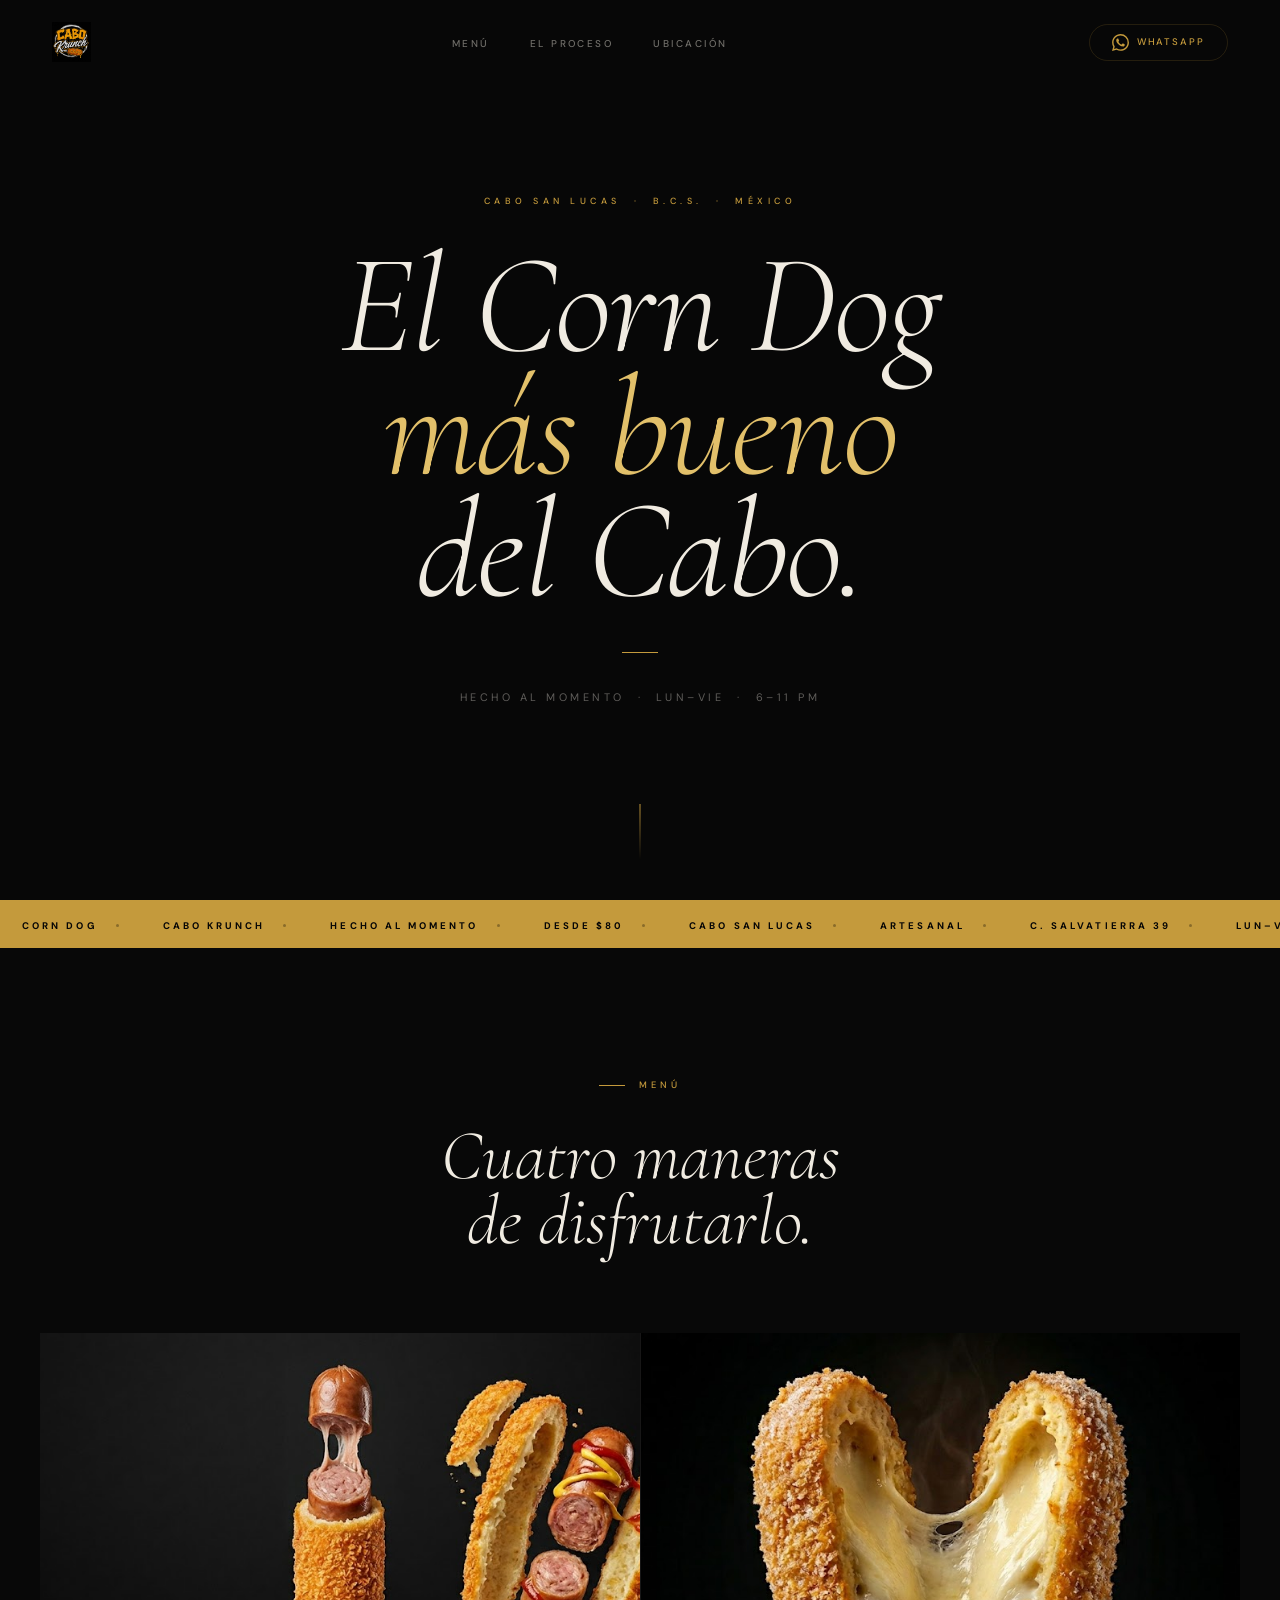
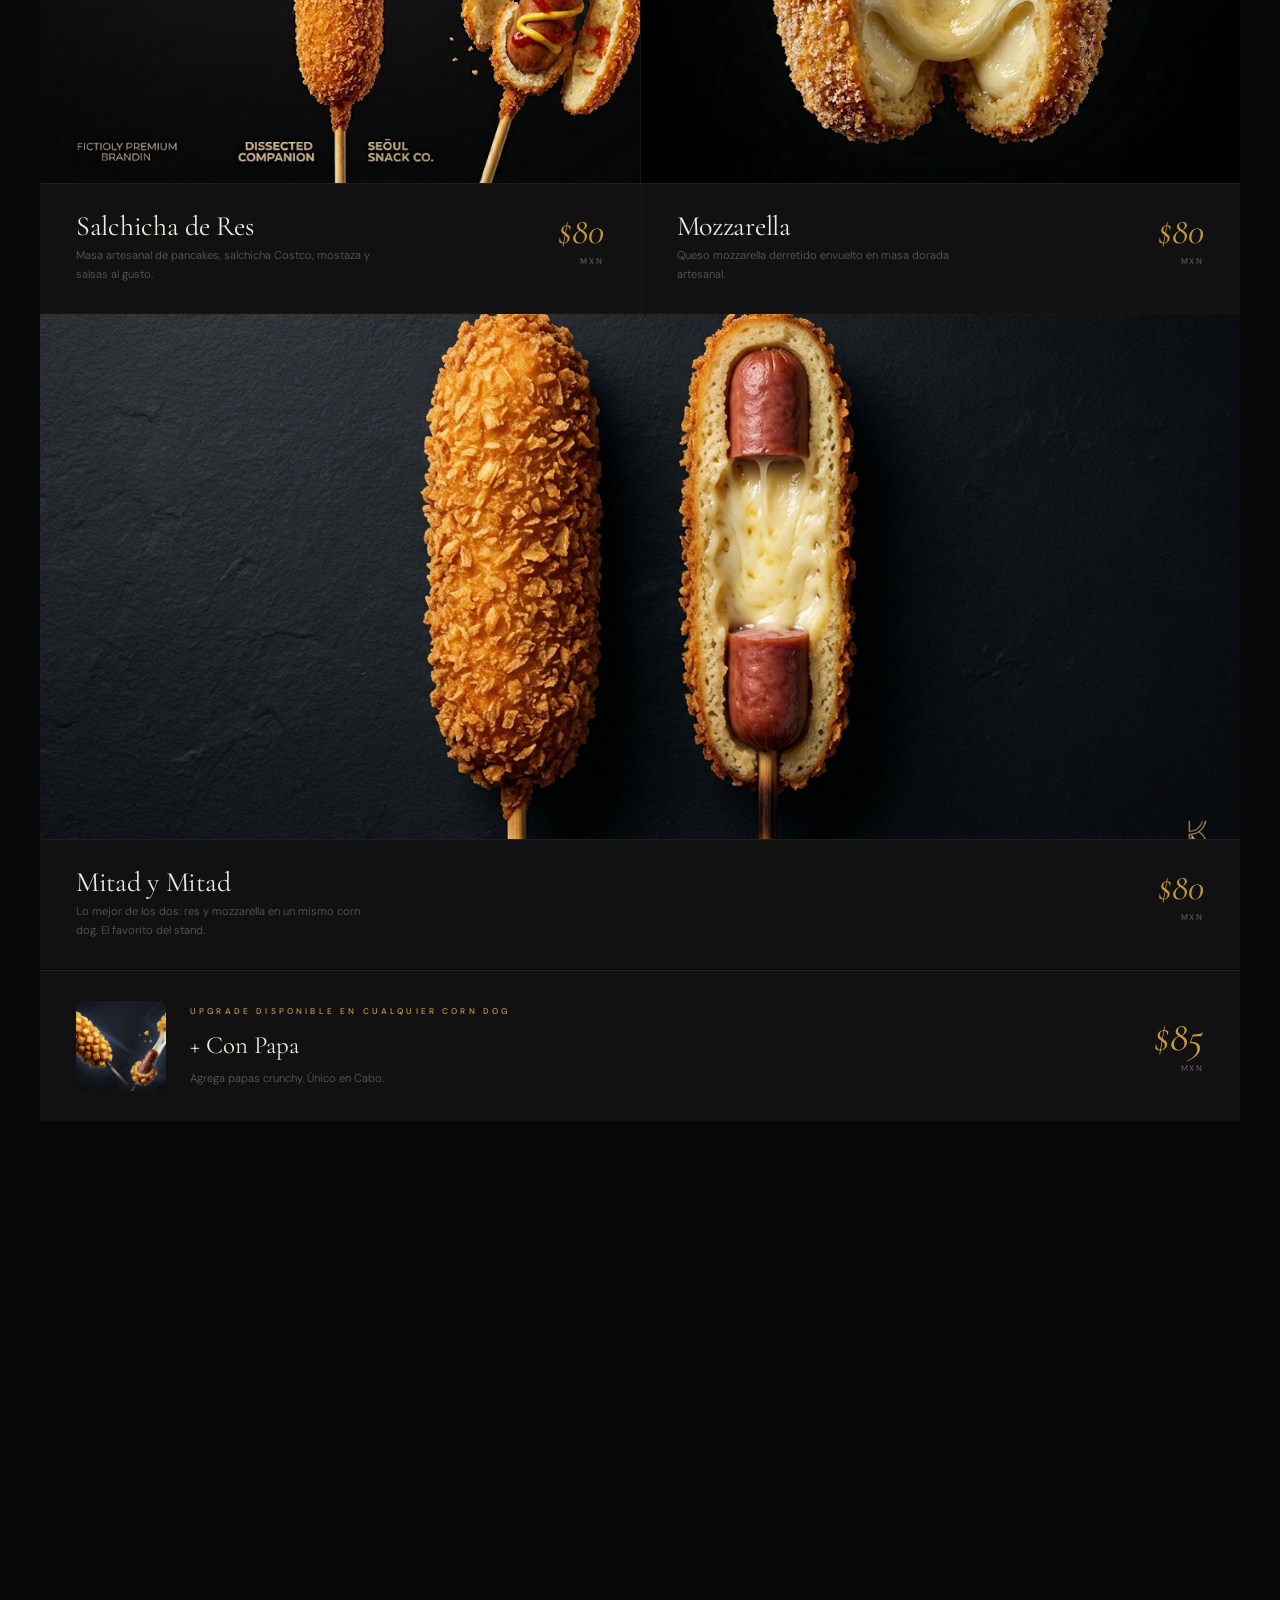
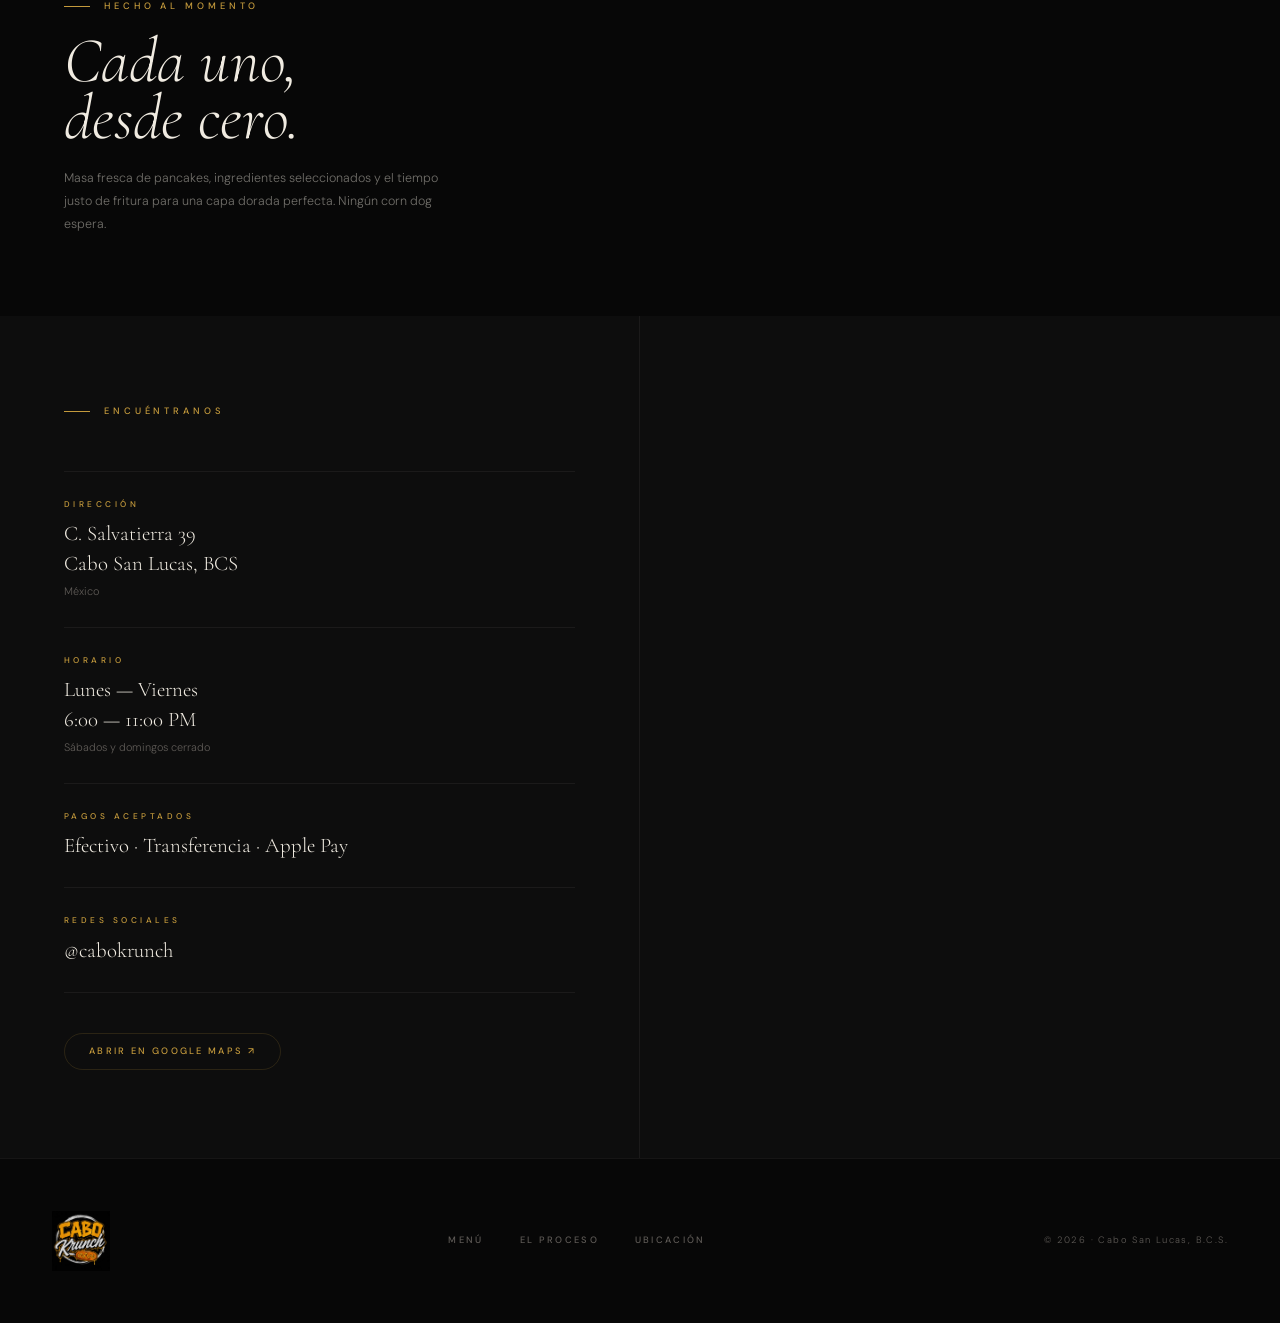
==== commit d958e5be: "Add logo + favicon sitewide, deploy costos.html - img/logo.jpg and img/logo-icon.jpg added - Navbar," ====
--- a/index.html
+++ b/index.html
@@ -5,11 +5,70 @@
   <meta name="viewport" content="width=device-width, initial-scale=1.0">
   <meta name="theme-color" content="#070707">
   <meta name="description" content="Corn dogs artesanales en Cabo San Lucas. Hechos al momento desde $80 MXN. C. Salvatierra 39, Lun–Vie 6–11PM.">
+  <meta name="keywords" content="cabo krunch, corn dog, corn dogs Cabo San Lucas, corn dog México, comida Cabo San Lucas, street food Cabo, antojitos BCS, corn dog artesanal">
+  <meta name="robots" content="index, follow">
   <title>Cabo Krunch — Corn Dogs · Cabo San Lucas</title>
+  <link rel="canonical" href="https://cabokrunch.com/">
+
+  <!-- Open Graph -->
+  <meta property="og:type" content="restaurant">
+  <meta property="og:url" content="https://cabokrunch.com/">
+  <meta property="og:site_name" content="Cabo Krunch">
+  <meta property="og:title" content="Cabo Krunch — Corn Dogs · Cabo San Lucas">
+  <meta property="og:description" content="Corn dogs artesanales en Cabo San Lucas. Hechos al momento desde $80 MXN. C. Salvatierra 39, Lun–Vie 6–11PM.">
+  <meta property="og:image" content="https://cabokrunch.com/img/banderillaQueso.jpg">
+  <meta property="og:locale" content="es_MX">
+
+  <!-- Twitter Card -->
+  <meta name="twitter:card" content="summary_large_image">
+  <meta name="twitter:title" content="Cabo Krunch — Corn Dogs · Cabo San Lucas">
+  <meta name="twitter:description" content="Corn dogs artesanales en Cabo San Lucas. Hechos al momento desde $80 MXN. C. Salvatierra 39, Lun–Vie 6–11PM.">
+  <meta name="twitter:image" content="https://cabokrunch.com/img/banderillaQueso.jpg">
+
   <link rel="preconnect" href="https://fonts.googleapis.com">
   <link rel="preconnect" href="https://fonts.gstatic.com" crossorigin>
   <link href="https://fonts.googleapis.com/css2?family=Cormorant+Garamond:ital,wght@0,300;0,400;1,300;1,400&family=DM+Sans:wght@300;400;500;700&family=Bangers&display=swap" rel="stylesheet">
   <link rel="stylesheet" href="styles.css">
+  <link rel="icon" href="img/logo-icon.jpg" type="image/jpeg">
+  <link rel="apple-touch-icon" href="img/logo-icon.jpg">
+
+  <script type="application/ld+json">
+  {
+    "@context": "https://schema.org",
+    "@type": "FoodEstablishment",
+    "name": "Cabo Krunch",
+    "description": "Corn dogs artesanales en Cabo San Lucas. Hechos al momento desde $80 MXN.",
+    "url": "https://cabokrunch.com",
+    "telephone": "+52-624-240-9228",
+    "priceRange": "$",
+    "servesCuisine": ["American", "Street Food"],
+    "address": {
+      "@type": "PostalAddress",
+      "streetAddress": "Calle Salvatierra 39",
+      "addressLocality": "Cabo San Lucas",
+      "addressRegion": "Baja California Sur",
+      "addressCountry": "MX"
+    },
+    "geo": {
+      "@type": "GeoCoordinates",
+      "latitude": "22.8905",
+      "longitude": "-109.9167"
+    },
+    "openingHoursSpecification": [
+      {
+        "@type": "OpeningHoursSpecification",
+        "dayOfWeek": ["Monday", "Tuesday", "Wednesday", "Thursday", "Friday"],
+        "opens": "18:00",
+        "closes": "23:00"
+      }
+    ],
+    "sameAs": [
+      "https://www.instagram.com/cabokrunch"
+    ],
+    "image": "https://cabokrunch.com/img/banderillaQueso.jpg",
+    "menu": "https://cabokrunch.com/menu.html"
+  }
+  </script>
 </head>
 <body>
 
@@ -25,8 +84,7 @@
 <!-- NAVBAR -->
 <nav id="navbar">
   <a href="#" class="nav-logo">
-    CABO KRUNCH
-    <span>Corn Dogs · Cabo San Lucas</span>
+    <img src="img/logo.jpg" alt="Cabo Krunch">
   </a>
   <ul class="nav-center">
     <li><a href="#menu">Menú</a></li>
@@ -228,7 +286,7 @@
 
 <!-- FOOTER -->
 <footer class="footer">
-  <div class="footer-logo">CABO KRUNCH</div>
+  <div class="footer-logo"><img src="img/logo.jpg" alt="Cabo Krunch"></div>
   <nav class="footer-nav">
     <a href="#menu">Menú</a>
     <a href="#craft">El Proceso</a>
--- a/styles.css
+++ b/styles.css
@@ -101,21 +101,14 @@
 }
 
 .nav-logo {
-  font-family: 'Bangers', cursive;
-  font-size: 1.55rem;
-  letter-spacing: 4px;
-  color: var(--gold);
   line-height: 1;
-}
-.nav-logo span {
+  display: flex;
+  align-items: center;
+}
+.nav-logo img {
+  height: 40px;
+  width: auto;
   display: block;
-  font-family: 'DM Sans', sans-serif;
-  font-weight: 400;
-  font-size: 0.42rem;
-  letter-spacing: 0.45em;
-  text-transform: uppercase;
-  color: var(--muted);
-  margin-top: 3px;
 }
 
 .nav-center {
@@ -614,11 +607,11 @@
   justify-content: space-between;
   gap: 20px;
 }
-.footer-logo {
-  font-family: 'Bangers', cursive;
-  font-size: 1.4rem;
-  letter-spacing: 4px;
-  color: var(--gold);
+.footer-logo img {
+  height: 60px;
+  width: auto;
+  display: block;
+  margin: 0 auto;
 }
 .footer-nav {
   display: flex;
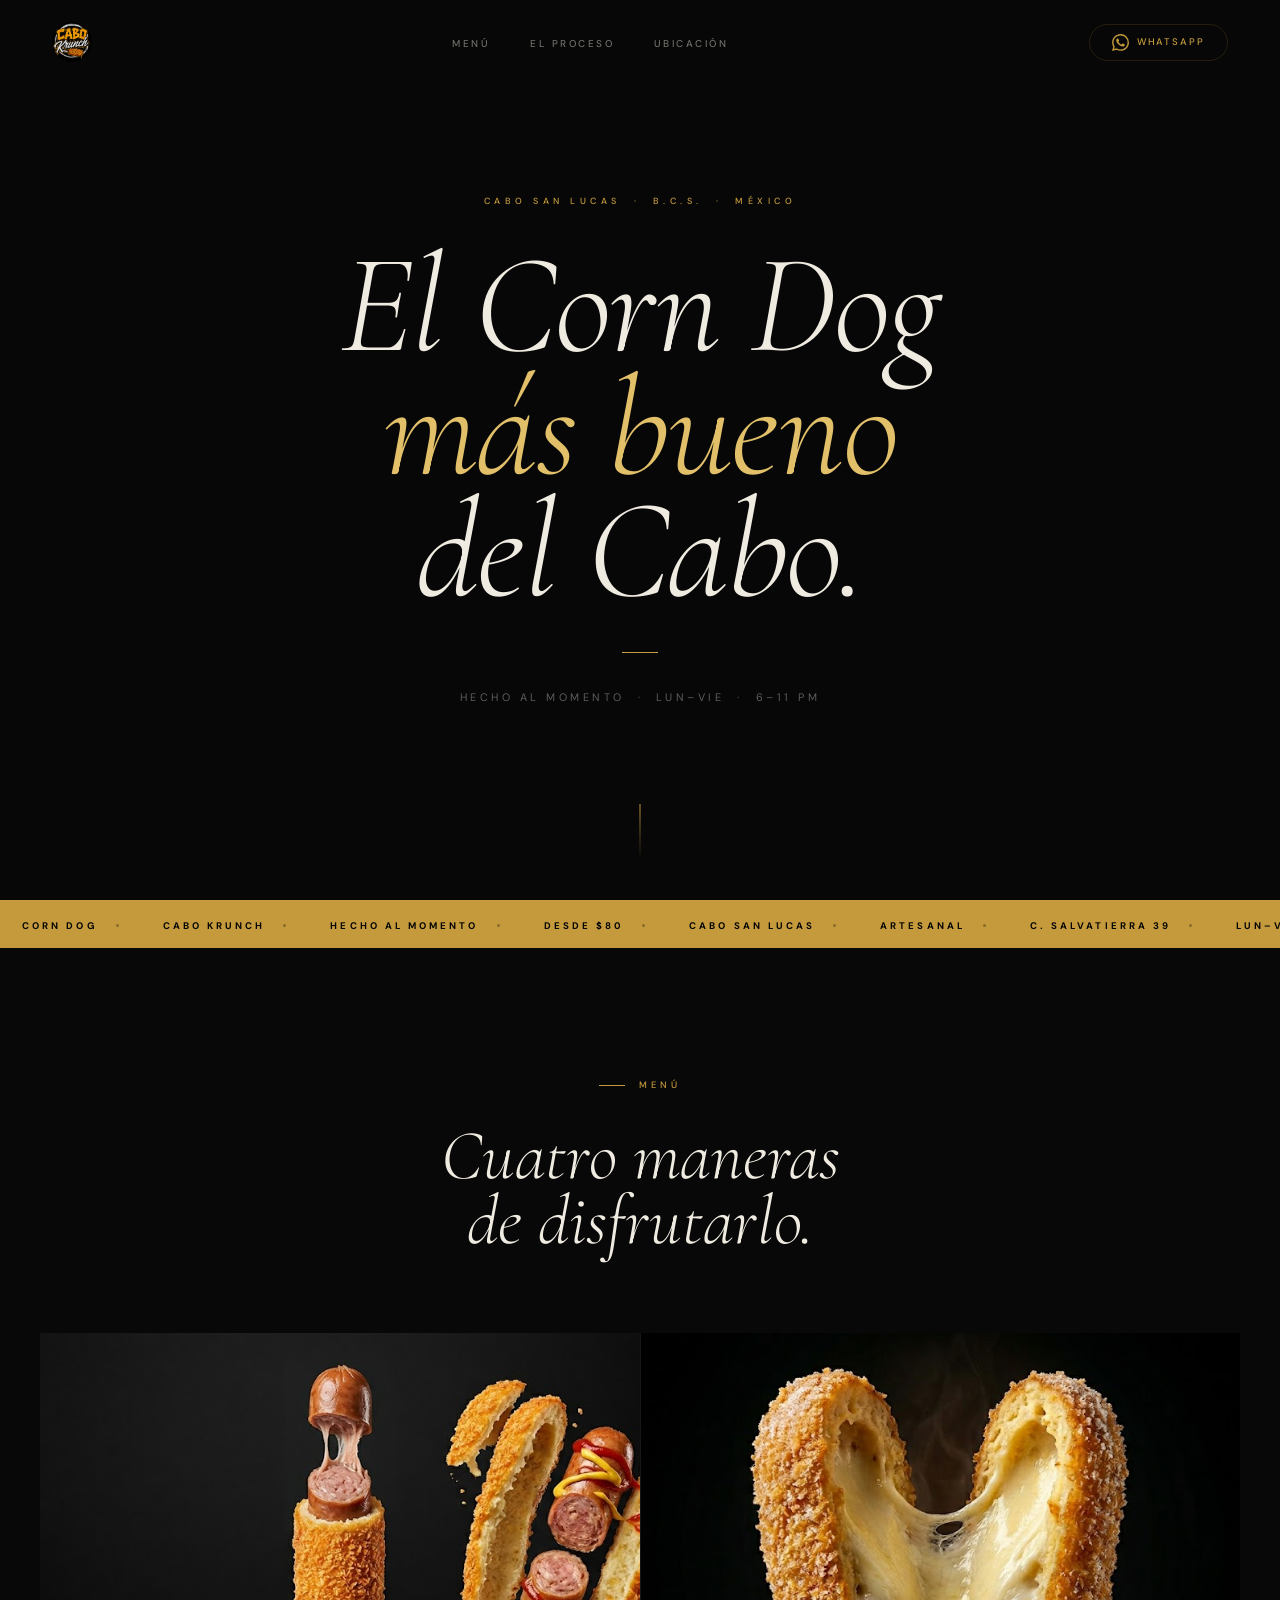
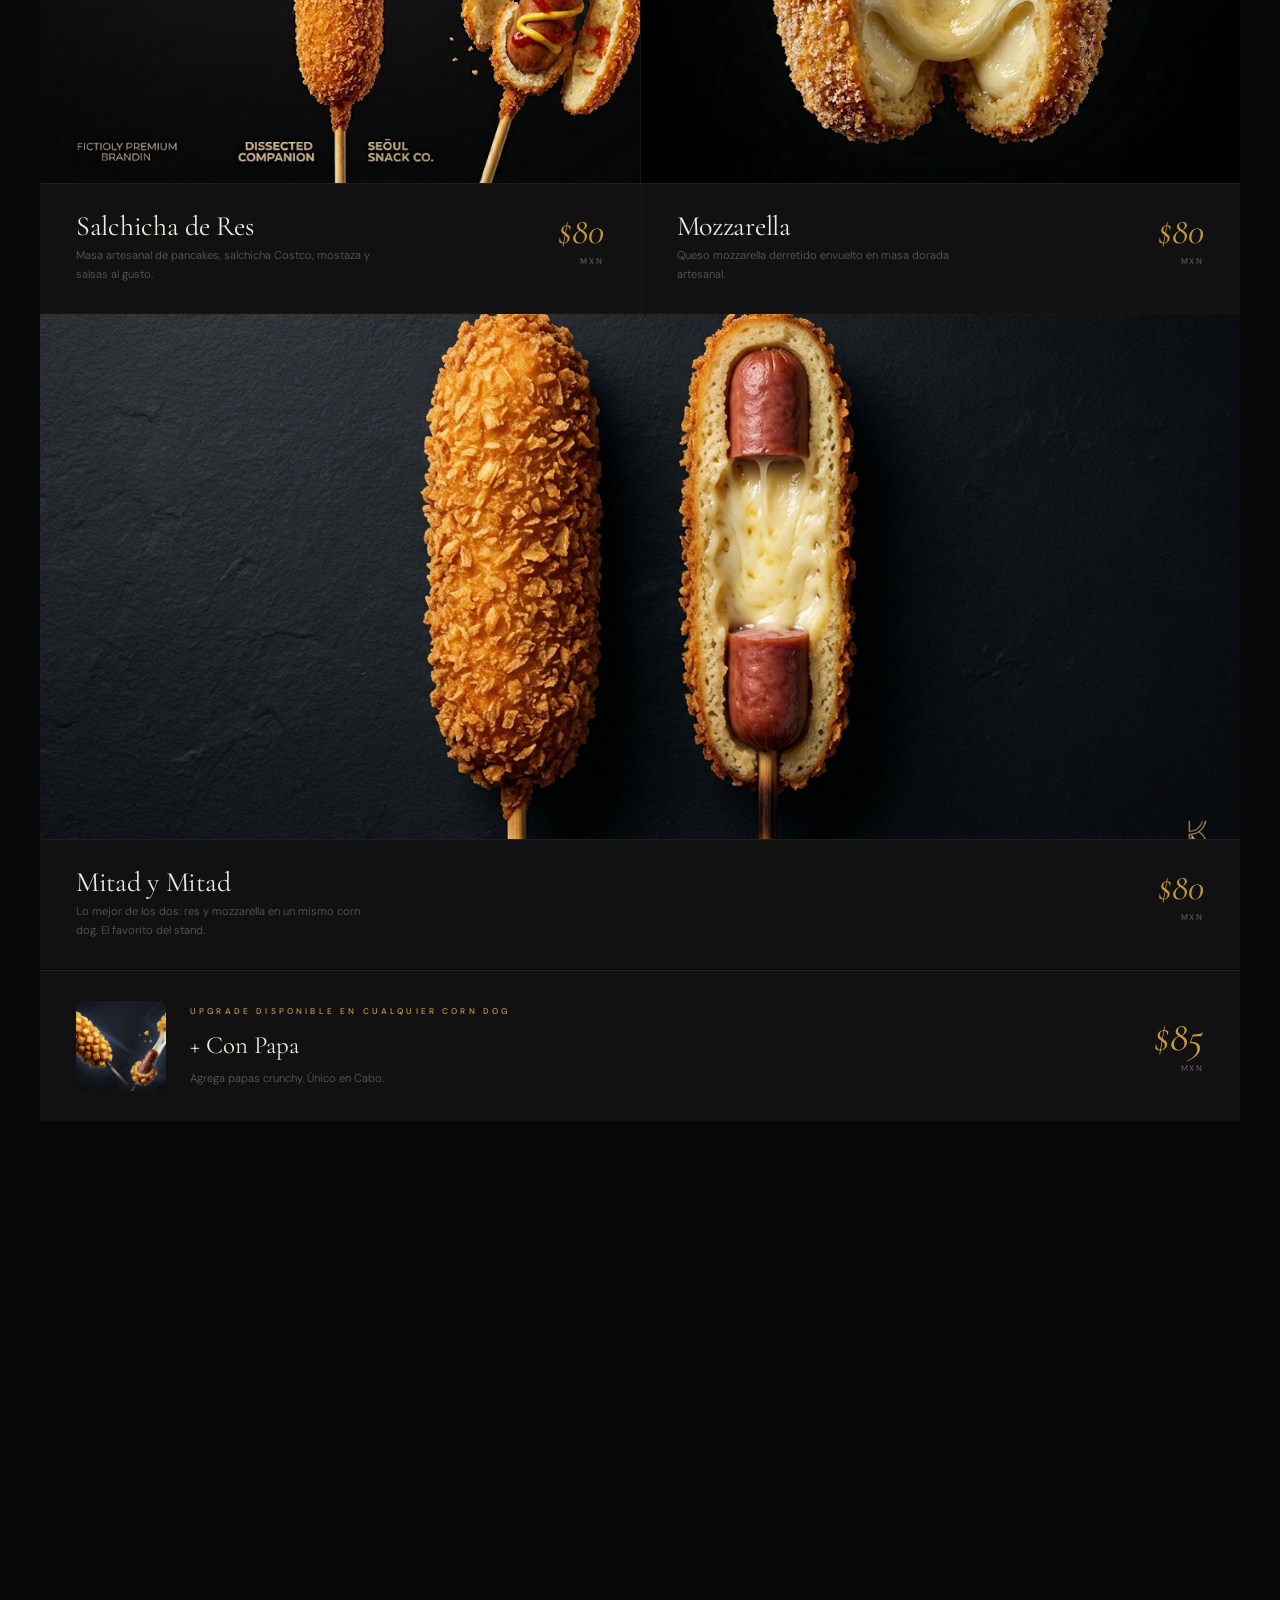
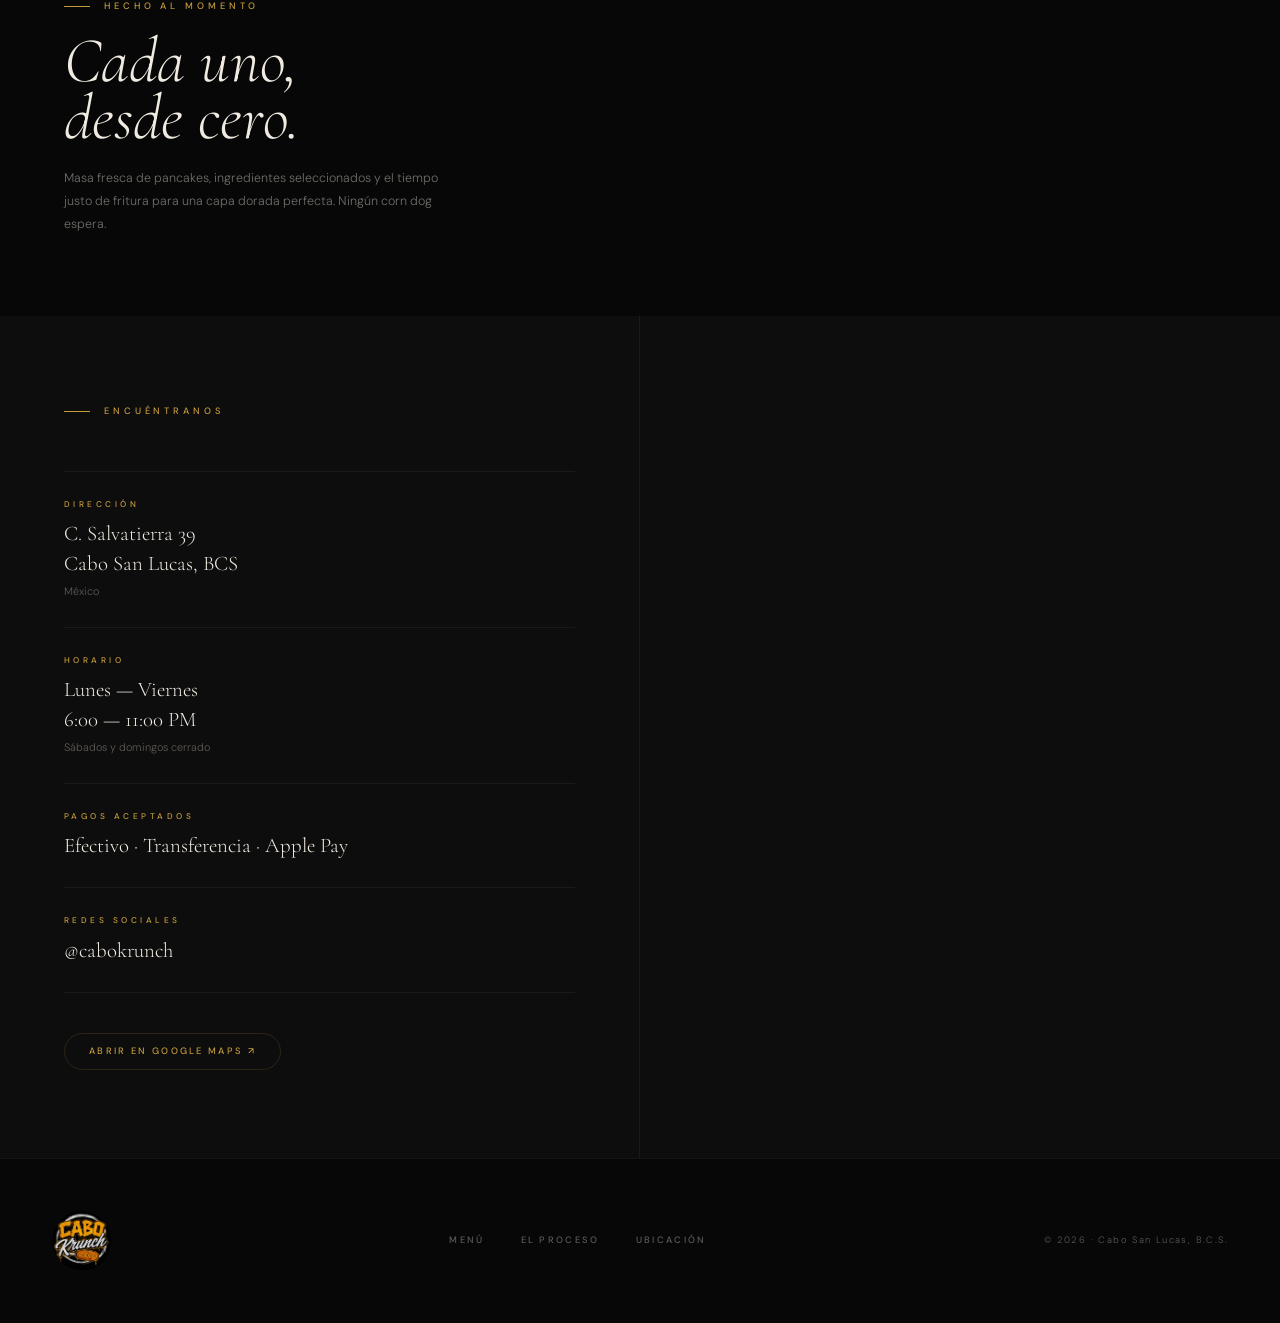
==== commit 47ccfb6e: "Fix circular logos using overflow:hidden wrapper Replace border-radius on img with div wrapper + ove" ====
--- a/index.html
+++ b/index.html
@@ -84,7 +84,7 @@
 <!-- NAVBAR -->
 <nav id="navbar">
   <a href="#" class="nav-logo">
-    <img src="img/logo.jpg" alt="Cabo Krunch">
+    <div style="width:40px;height:40px;border-radius:50%;overflow:hidden;"><img src="img/logo.jpg" alt="Cabo Krunch" style="width:100%;height:100%;object-fit:cover;display:block;"></div>
   </a>
   <ul class="nav-center">
     <li><a href="#menu">Menú</a></li>
@@ -286,7 +286,7 @@
 
 <!-- FOOTER -->
 <footer class="footer">
-  <div class="footer-logo"><img src="img/logo.jpg" alt="Cabo Krunch"></div>
+  <div class="footer-logo"><div style="width:60px;height:60px;border-radius:50%;overflow:hidden;margin:0 auto;"><img src="img/logo.jpg" alt="Cabo Krunch" style="width:100%;height:100%;object-fit:cover;display:block;"></div></div>
   <nav class="footer-nav">
     <a href="#menu">Menú</a>
     <a href="#craft">El Proceso</a>
--- a/styles.css
+++ b/styles.css
@@ -107,8 +107,12 @@
 }
 .nav-logo img {
   height: 40px;
-  width: auto;
+  width: 40px;
   display: block;
+  border-radius: 50% !important;
+  object-fit: cover;
+  overflow: hidden;
+  clip-path: circle(50%);
 }
 
 .nav-center {
@@ -609,9 +613,12 @@
 }
 .footer-logo img {
   height: 60px;
-  width: auto;
+  width: 60px;
   display: block;
   margin: 0 auto;
+  border-radius: 50% !important;
+  object-fit: cover;
+  clip-path: circle(50%);
 }
 .footer-nav {
   display: flex;
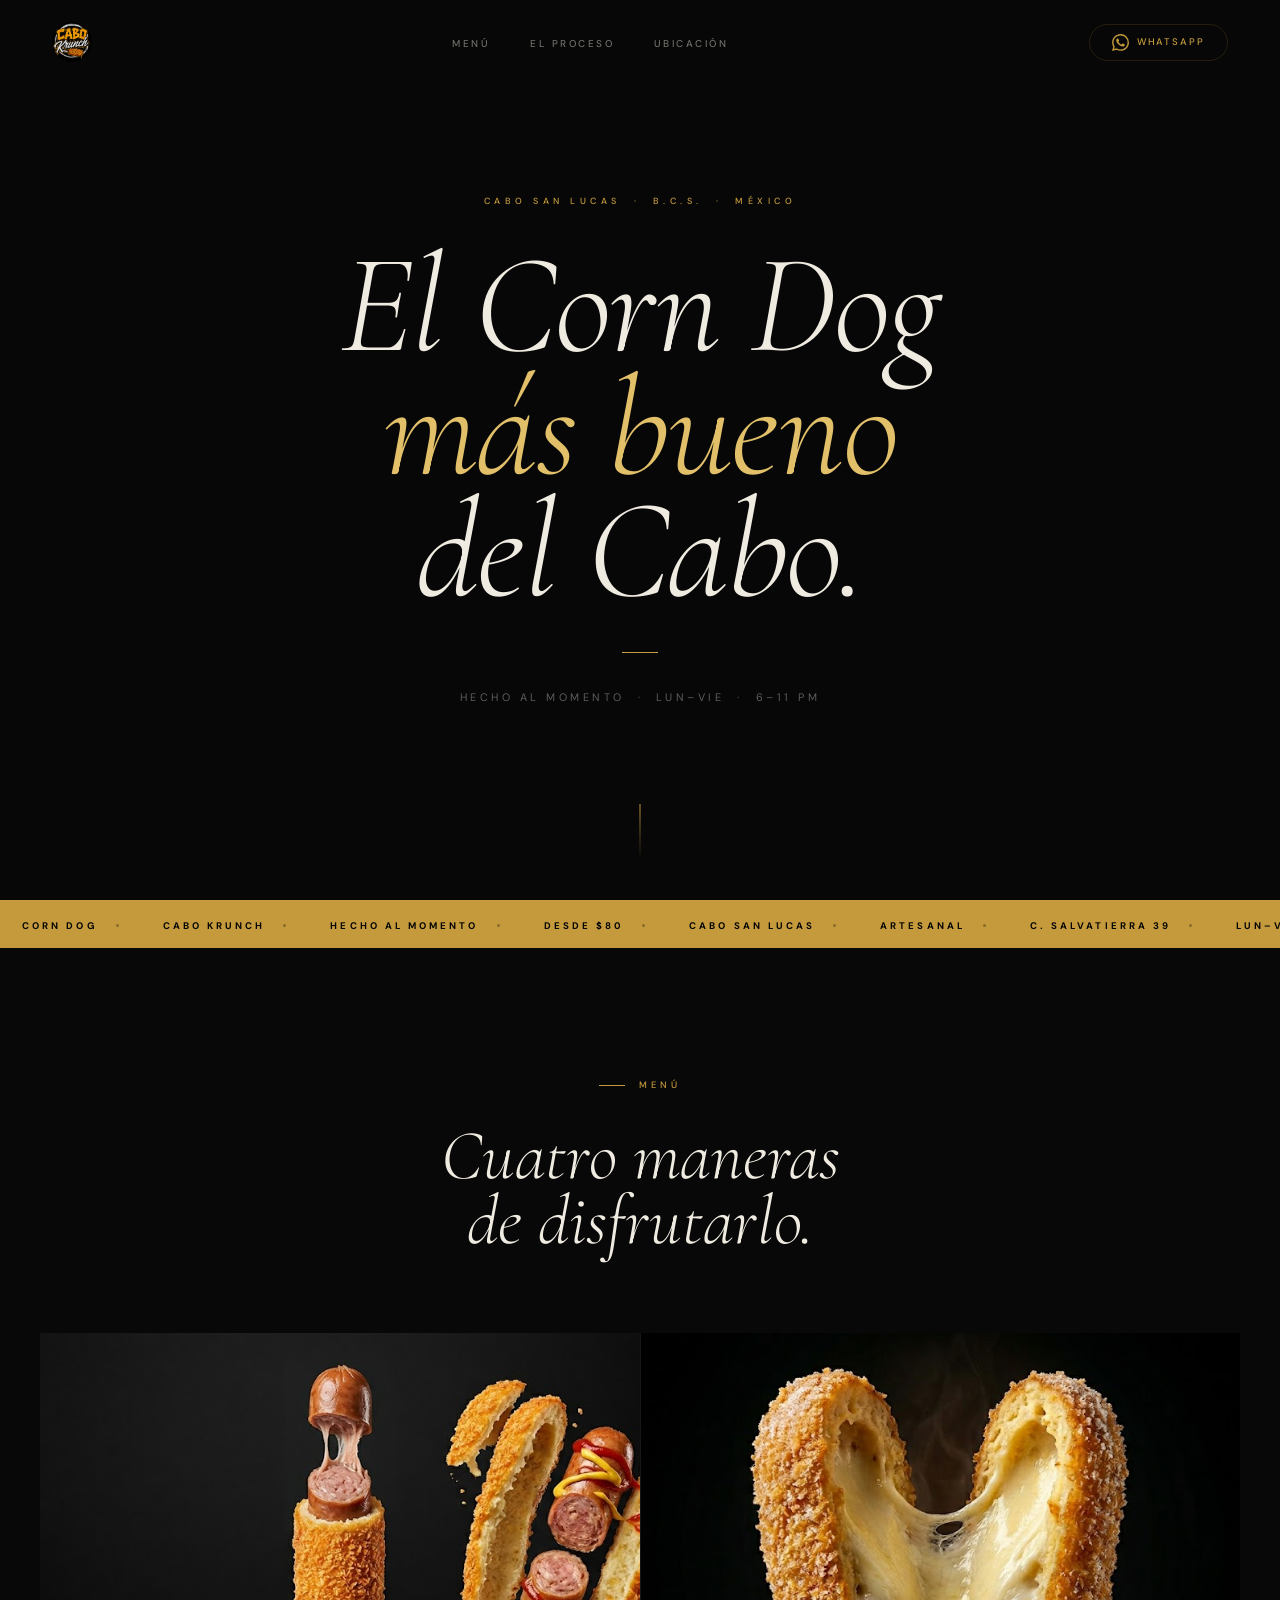
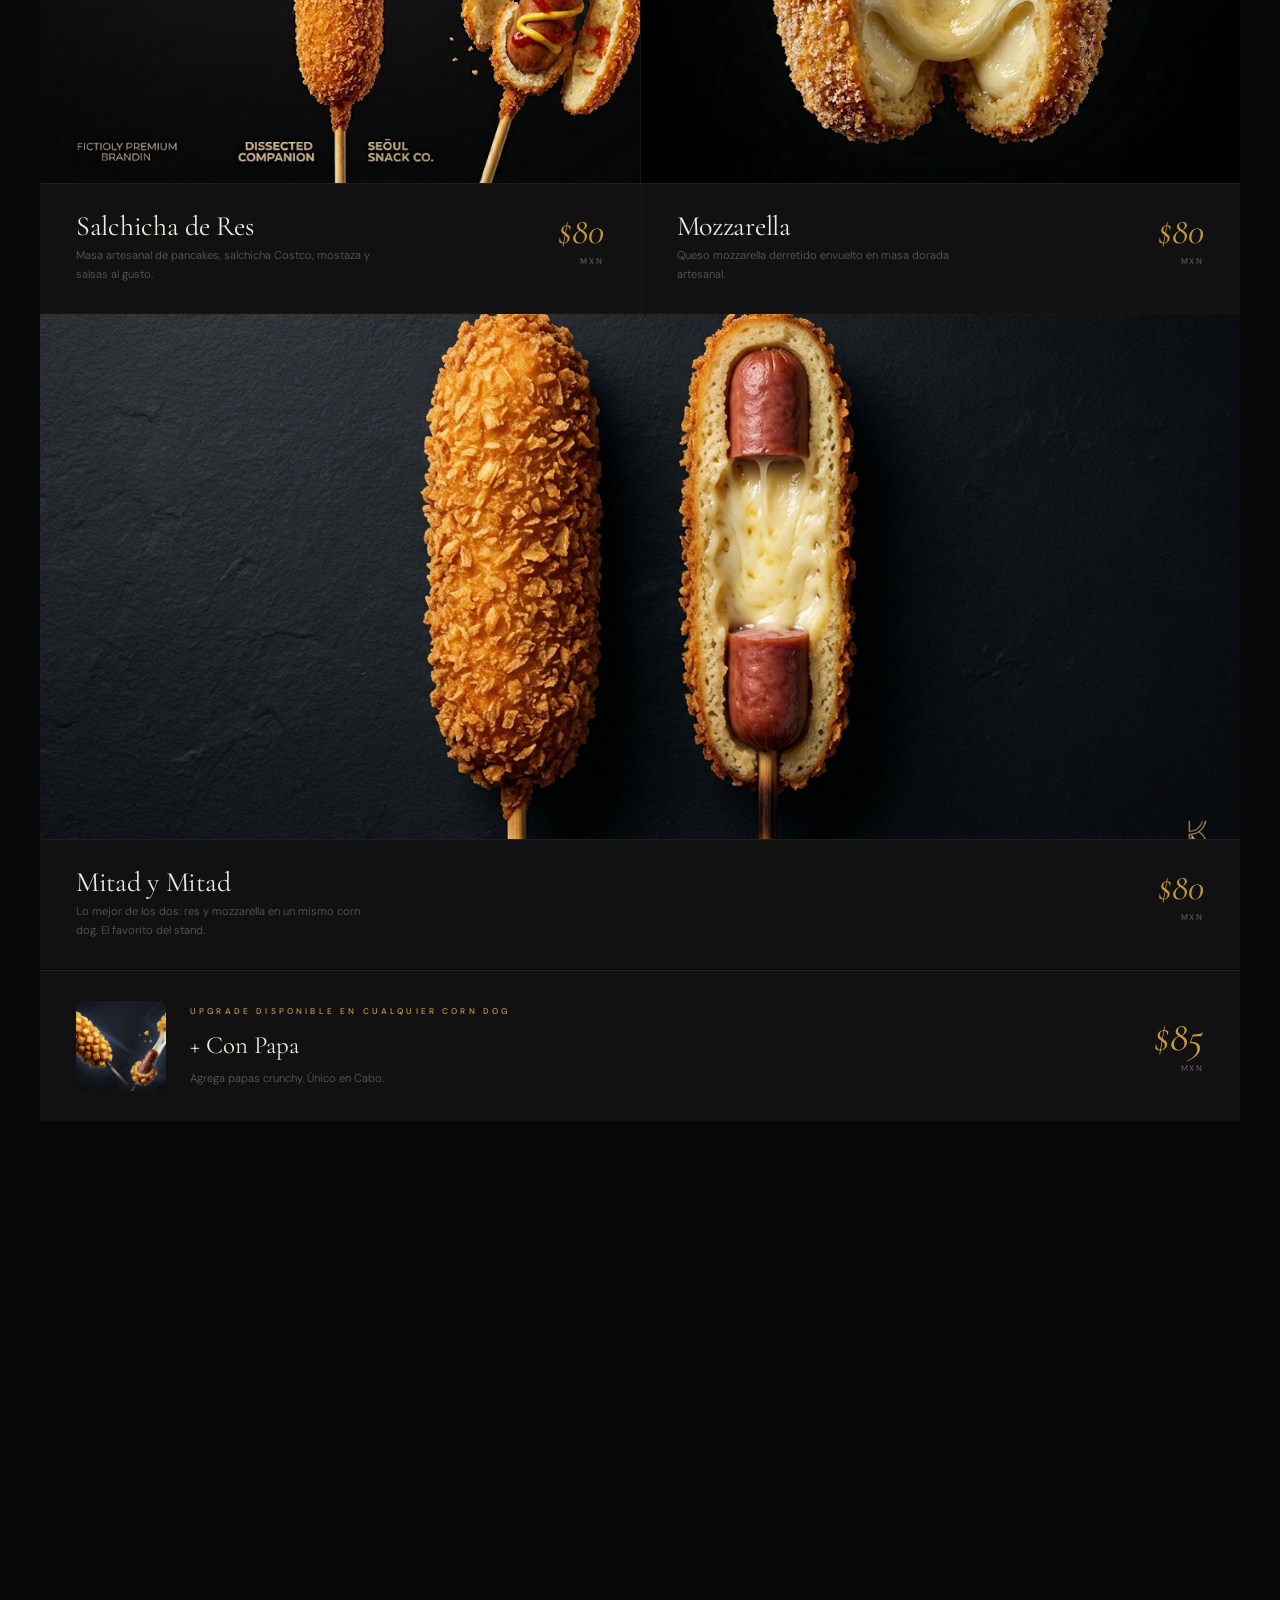
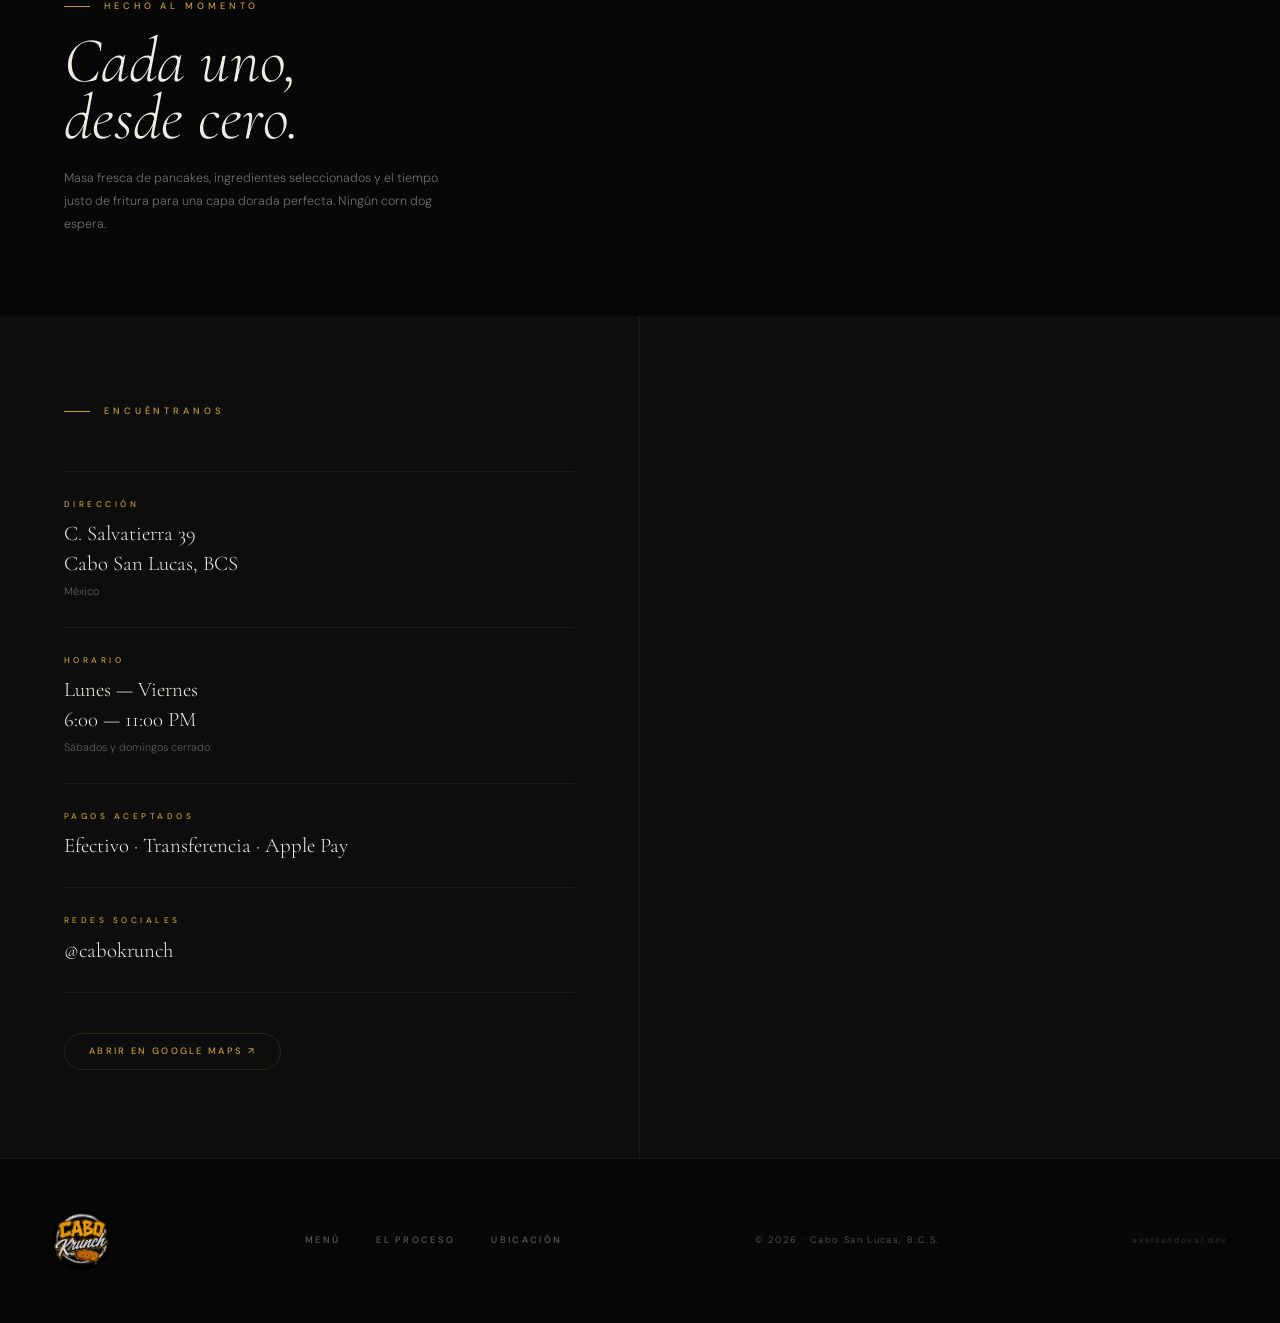
==== commit 0fcb8ff6: "Add developer credit — axelsandoval.dev Subtle link in footer of index, menu and pagos pages  Co-Aut" ====
--- a/index.html
+++ b/index.html
@@ -101,7 +101,7 @@
 <!-- HERO -->
 <section class="hero">
   <video class="hero-video" autoplay muted loop playsinline>
-    <source src="piramideDeBanderillas.mp4" type="video/mp4">
+    <source src="hero.mp4" type="video/mp4">
   </video>
   <div class="hero-overlay"></div>
   <div class="hero-content">
@@ -293,6 +293,7 @@
     <a href="#ubicacion">Ubicación</a>
   </nav>
   <div class="footer-copy">© 2026 · Cabo San Lucas, B.C.S.</div>
+  <a href="https://axelsandoval.dev" target="_blank" rel="noopener" class="footer-dev">axelsandoval.dev</a>
 </footer>
 
 
--- a/styles.css
+++ b/styles.css
@@ -638,6 +638,17 @@
   color: var(--muted);
   letter-spacing: 0.15em;
 }
+.footer-dev {
+  font-size: 0.52rem;
+  font-weight: 500;
+  letter-spacing: 0.2em;
+  text-transform: lowercase;
+  color: var(--muted);
+  text-decoration: none;
+  opacity: 0.45;
+  transition: opacity .2s, color .2s;
+}
+.footer-dev:hover { opacity: 1; color: var(--cream); }
 
 
 /* ══════════════════════════════════════════════════
